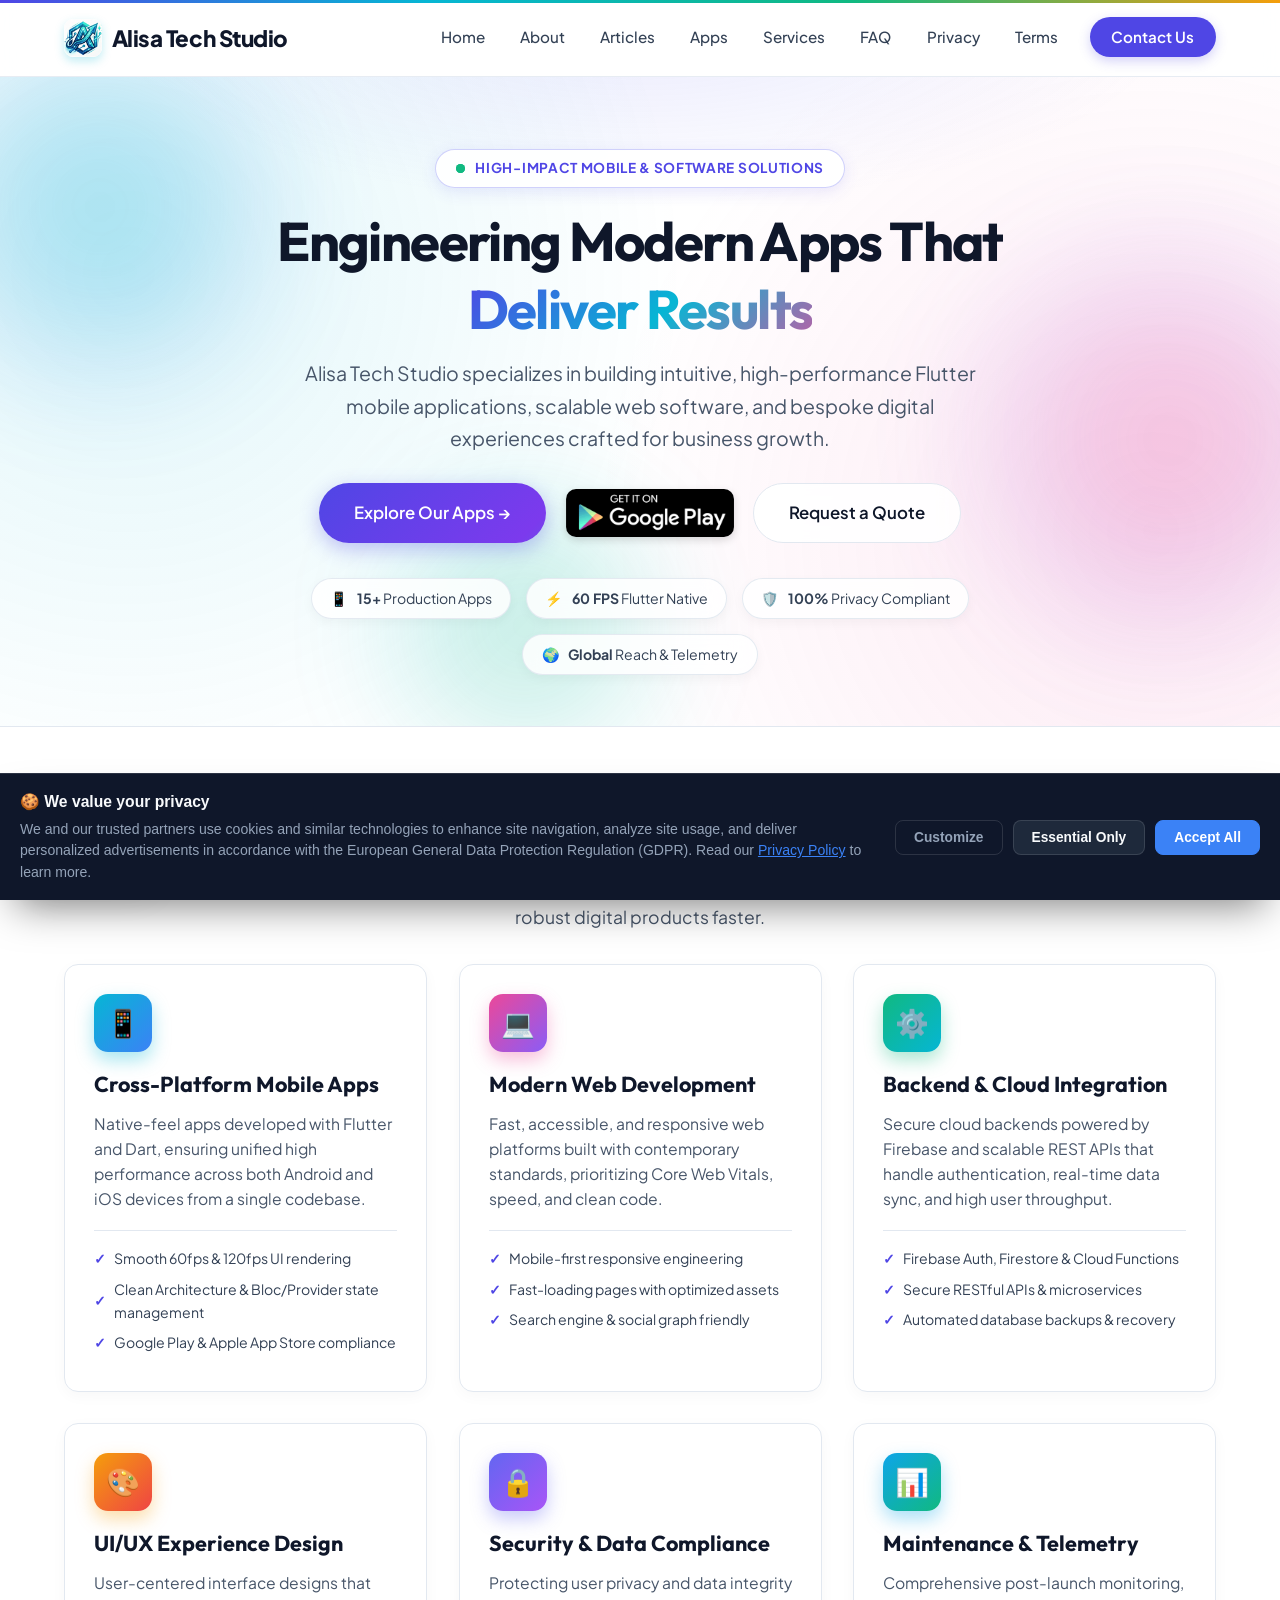
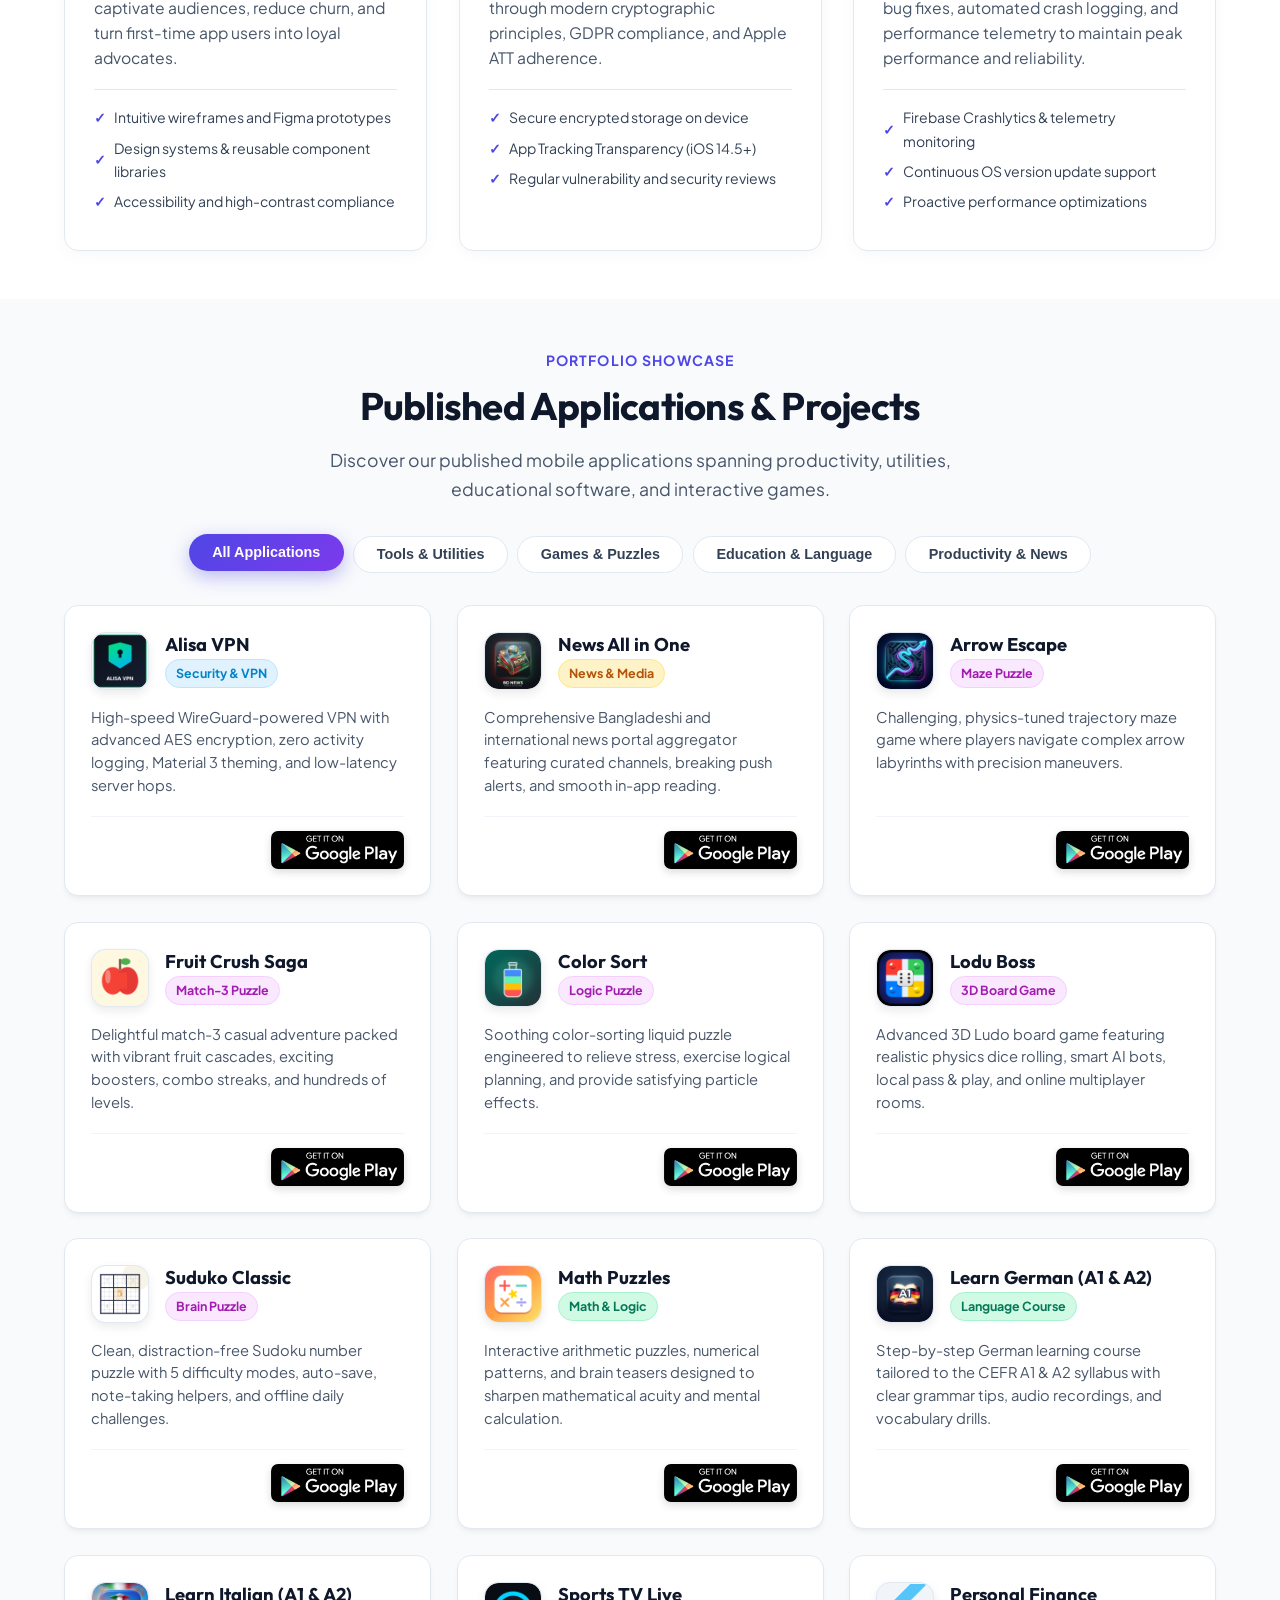
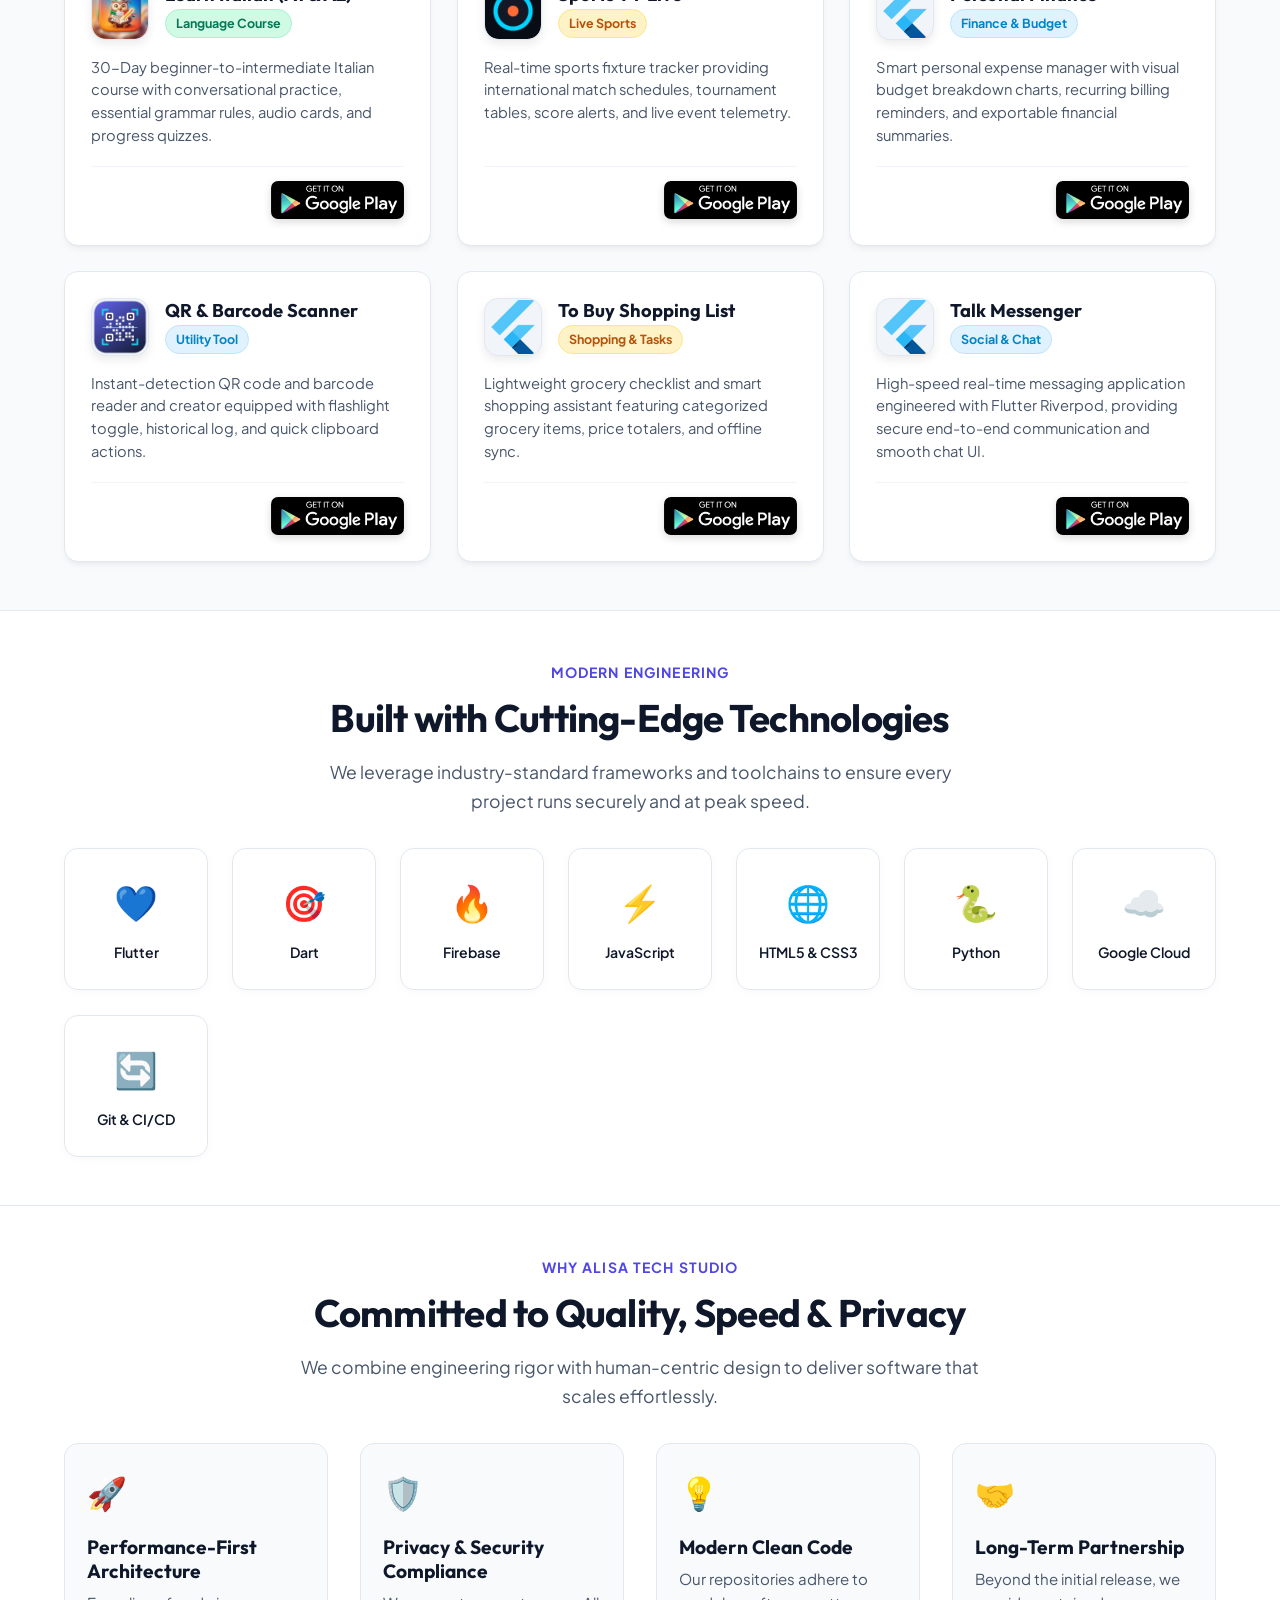
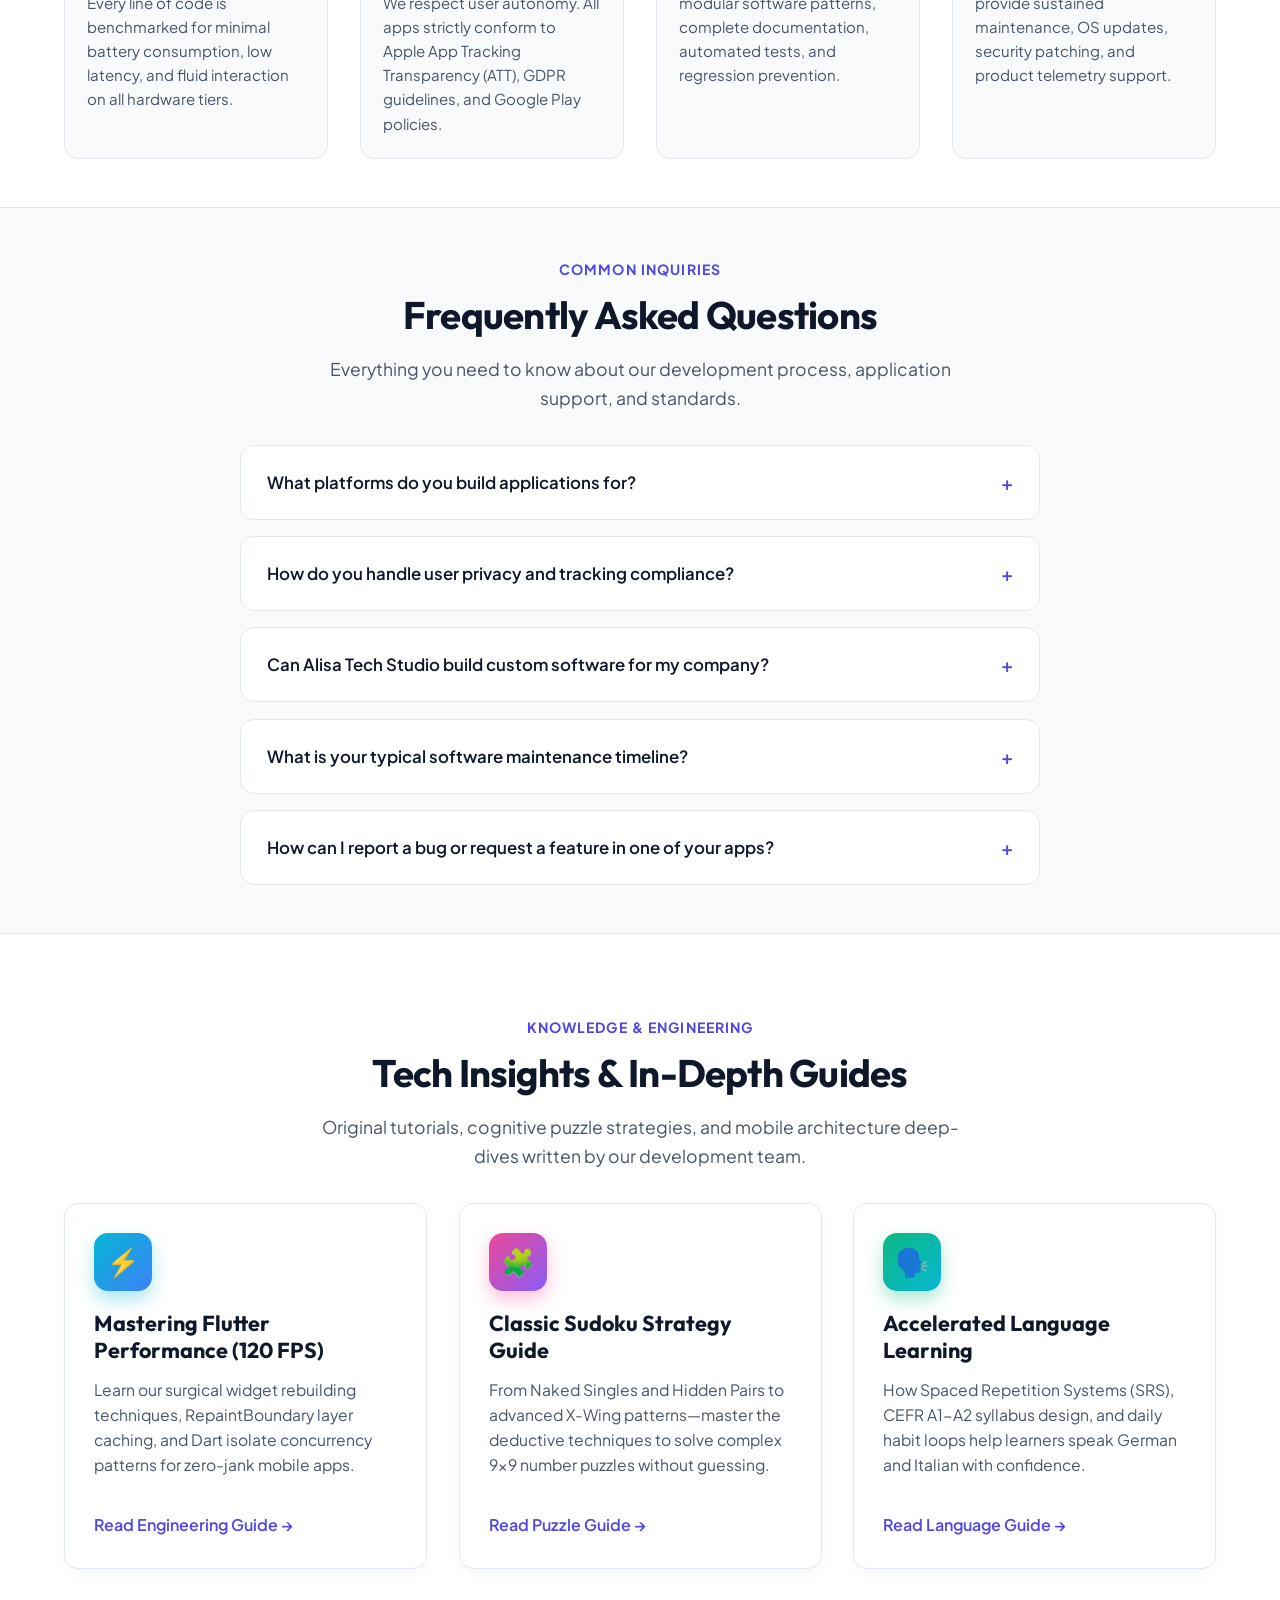
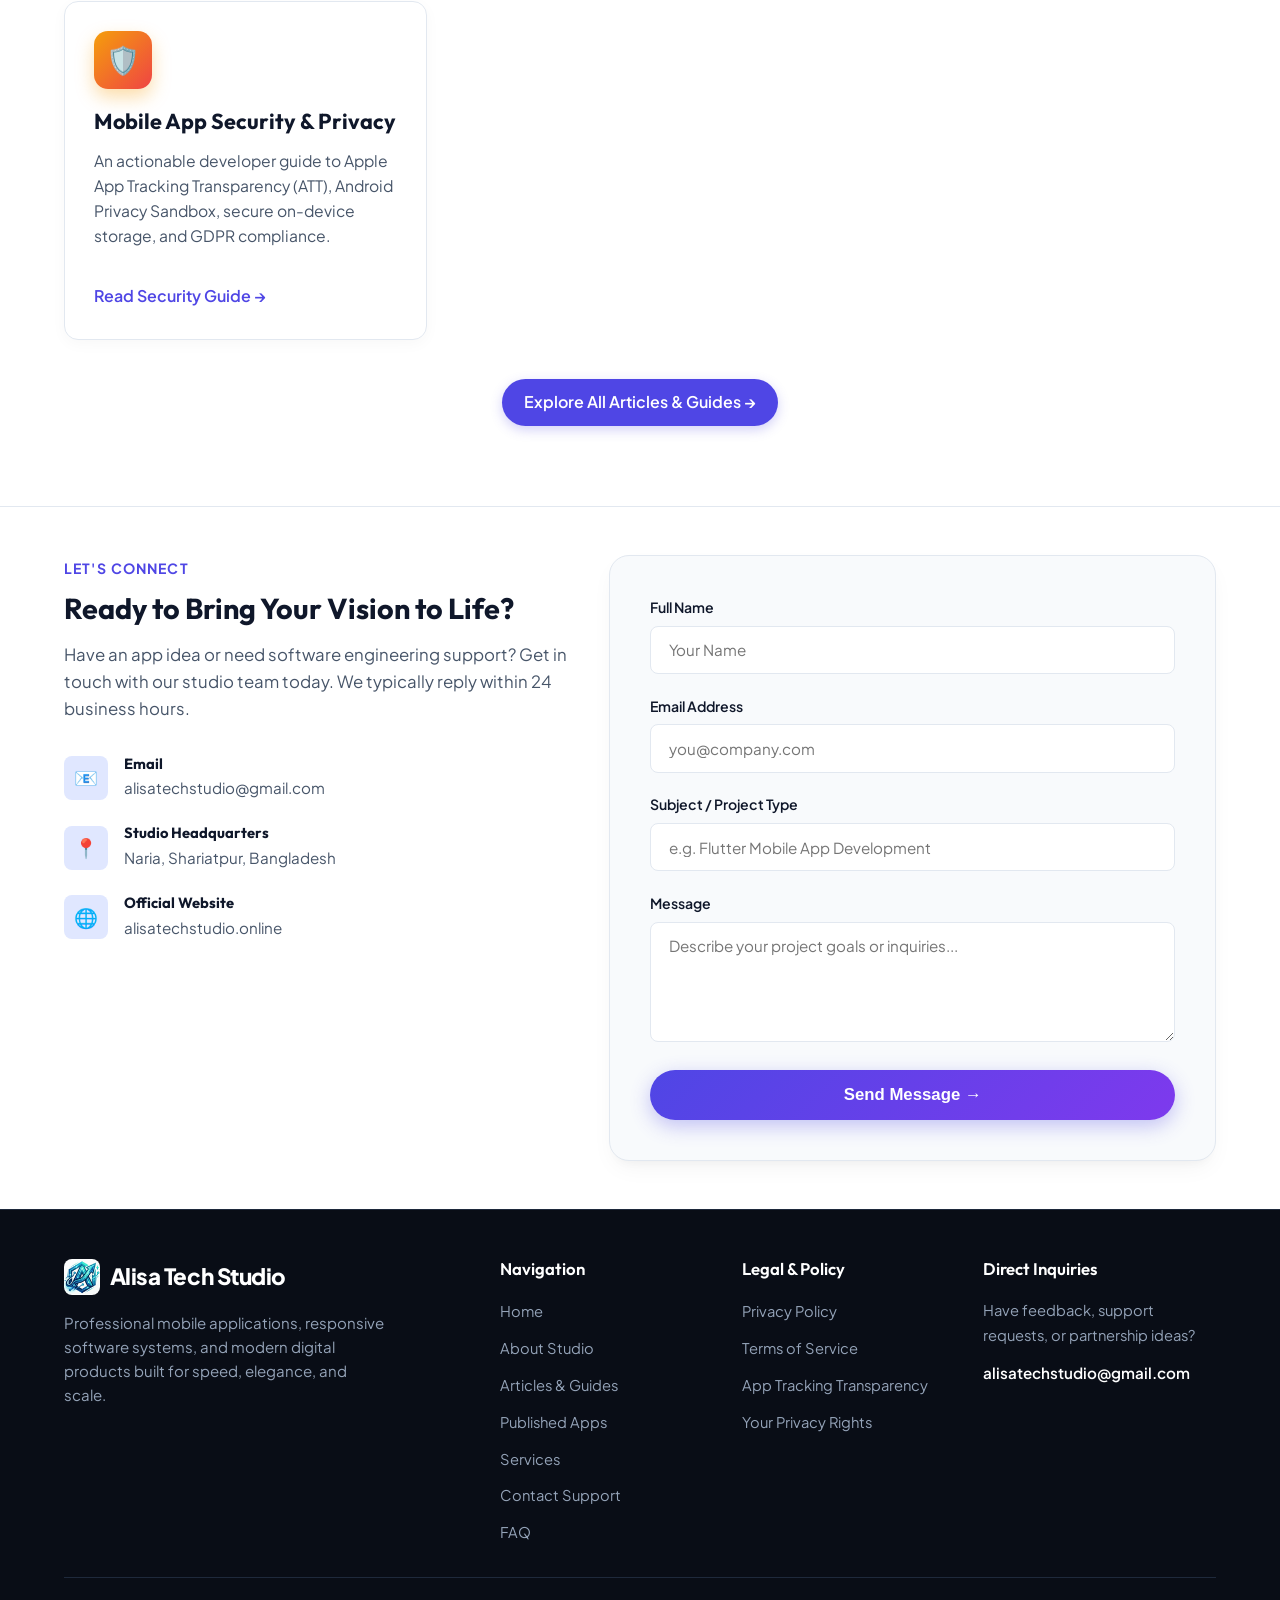
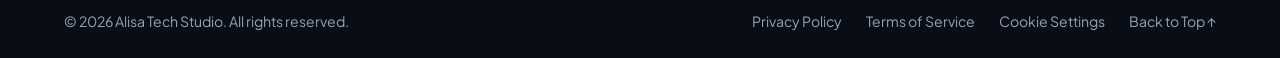
==== index.html @ e1cb628a "fix(consent): unify GDPR cookie consent banner across all pages and remove legacy inline banner" ====
<!DOCTYPE html>
<html lang="en">

<head>
    <meta charset="UTF-8">
    <meta name="viewport" content="width=device-width, initial-scale=1.0">
    <meta name="google-adsense-account" content="ca-pub-2862340185854650">
    <!-- Primary SEO Meta Tags -->
    <title>Alisa Tech Studio - High Performance Mobile Apps &amp; Software Development</title>
    <meta name="title" content="Alisa Tech Studio - High Performance Mobile Apps &amp; Software Development">
    <meta name="description"
        content="Alisa Tech Studio builds innovative, high-performance Flutter mobile applications, modern web software, and custom digital experiences. Discover our Android &amp; iOS apps.">
    <meta name="keywords"
        content="Alisa Tech Studio, Alisa Tech, mobile apps, Flutter developer, Android app development, iOS apps, custom software, mobile game development, cross-platform apps">
    <meta name="author" content="Alisa Tech Studio">
    <meta name="robots" content="index, follow, max-snippet:-1, max-image-preview:large, max-video-preview:-1">
    <link rel="canonical" href="https://alisatechstudio.online/">

    <!-- Google Site Verification (Paste verification token when claiming Google Search Console) -->
    <!-- <meta name="google-site-verification" content="YOUR_GOOGLE_SEARCH_CONSOLE_CODE" /> -->

    <!-- Favicon & Site Icons (Optimized for Google Search & modern devices) -->
    <link rel="icon" href="/favicon.ico" sizes="48x48">
    <link rel="icon" type="image/png" sizes="48x48" href="/favicon-48x48.png">
    <link rel="icon" type="image/png" sizes="192x192" href="/assets/icons/site-icon-192.png">
    <link rel="icon" type="image/png" sizes="32x32" href="/favicon-32x32.png">
    <link rel="icon" type="image/png" sizes="16x16" href="/favicon-16x16.png">
    <link rel="apple-touch-icon" sizes="180x180" href="/apple-touch-icon.png">
    <link rel="shortcut icon" href="/favicon.ico">
    <link rel="manifest" href="/site.webmanifest">

    <!-- Open Graph / Facebook / WhatsApp -->
    <meta property="og:type" content="website">
    <meta property="og:url" content="https://alisatechstudio.online/">
    <meta property="og:title" content="Alisa Tech Studio - High Performance Mobile Apps &amp; Software Development">
    <meta property="og:description"
        content="Alisa Tech Studio builds innovative, high-performance Flutter mobile applications, modern web software, and custom digital experiences.">
    <meta property="og:site_name" content="Alisa Tech Studio">
    <meta property="og:image" content="https://alisatechstudio.online/assets/icons/alisa-brand-logo.png">

    <!-- Twitter Card -->
    <meta name="twitter:card" content="summary_large_image">
    <meta name="twitter:url" content="https://alisatechstudio.online/">
    <meta name="twitter:title" content="Alisa Tech Studio - High Performance Mobile Apps &amp; Software Development">
    <meta name="twitter:description"
        content="Alisa Tech Studio builds innovative, high-performance Flutter mobile applications, modern web software, and custom digital experiences.">
    <meta name="twitter:image" content="https://alisatechstudio.online/assets/icons/alisa-brand-logo.png">

    <!-- Structured Data (JSON-LD) for Google Rich Results & Knowledge Graph -->
    <script type="application/ld+json">
    {
      "@context": "https://schema.org",
      "@graph": [
        {
          "@type": "Organization",
          "@id": "https://alisatechstudio.online/#organization",
          "name": "Alisa Tech Studio",
          "alternateName": "AlisaTechStudio",
          "url": "https://alisatechstudio.online/",
          "logo": "https://alisatechstudio.online/assets/icons/alisa-brand-logo.png",
          "email": "alisatechstudio@gmail.com",
          "description": "Alisa Tech Studio specializes in building intuitive, high-performance Flutter mobile applications, modern web software, and custom digital experiences.",
          "sameAs": [
            "https://play.google.com/store/apps/developer?id=Alisa+Tech+Studio",
            "https://github.com/alisatechstudio"
          ]
        },
        {
          "@type": "WebSite",
          "@id": "https://alisatechstudio.online/#website",
          "url": "https://alisatechstudio.online/",
          "name": "Alisa Tech Studio",
          "publisher": {
            "@id": "https://alisatechstudio.online/#organization"
          }
        },
        {
          "@type": "FAQPage",
          "@id": "https://alisatechstudio.online/#faq",
          "mainEntity": [
            {
              "@type": "Question",
              "name": "What platforms do you build applications for?",
              "acceptedAnswer": {
                "@type": "Answer",
                "text": "We specialize in cross-platform development with Flutter, delivering native applications for iOS (App Store), Android (Google Play Store), and modern responsive web browsers from a single, battle-tested codebase."
              }
            },
            {
              "@type": "Question",
              "name": "How do you handle user privacy and tracking compliance?",
              "acceptedAnswer": {
                "@type": "Answer",
                "text": "We treat user privacy as a fundamental right. On iOS, we fully implement the App Tracking Transparency (ATT) permission system before accessing advertising identifiers. On Android, we support Advertising ID reset options."
              }
            },
            {
              "@type": "Question",
              "name": "Can Alisa Tech Studio build custom software for my company?",
              "acceptedAnswer": {
                "@type": "Answer",
                "text": "Yes! In addition to our published consumer applications, we collaborate with startups and established enterprises to develop tailored software, API integrations, and mobile solutions."
              }
            },
            {
              "@type": "Question",
              "name": "What is your typical software maintenance timeline?",
              "acceptedAnswer": {
                "@type": "Answer",
                "text": "We provide continuous monitoring through telemetry tools such as Firebase Crashlytics. We routinely update our software whenever Apple or Google releases new major mobile OS versions to guarantee compatibility and security."
              }
            },
            {
              "@type": "Question",
              "name": "How can I report a bug or request a feature in one of your apps?",
              "acceptedAnswer": {
                "@type": "Answer",
                "text": "You can email our support desk directly at alisatechstudio@gmail.com. We inspect all incoming user feedback and telemetry reports."
              }
            }
          ]
        }
      ]
    }
    </script>

    <!-- Google Fonts (Preconnected & loaded with display=optional to completely eliminate CLS / font swap shifts) -->
    <link rel="preconnect" href="https://fonts.googleapis.com">
    <link rel="preconnect" href="https://fonts.gstatic.com" crossorigin>
    <link rel="stylesheet" href="https://fonts.googleapis.com/css2?family=Outfit:wght@400;500;600;700;800&family=Plus+Jakarta+Sans:wght@400;500;600;700&display=optional">

    <!-- Google AdSense (Lazy-loaded on user interaction for peak performance & 100 Best Practices) -->
    <script>
        (function() {
            var adsLoaded = false;
            function loadAdSense() {
                if (adsLoaded) return;
                adsLoaded = true;
                ['scroll', 'mousemove', 'touchstart', 'click', 'keydown'].forEach(function(e) {
                    window.removeEventListener(e, loadAdSense, { passive: true });
                });
                var script = document.createElement('script');
                script.async = true;
                script.src = 'https://pagead2.googlesyndication.com/pagead/js/adsbygoogle.js?client=ca-pub-2862340185854650';
                script.crossOrigin = 'anonymous';
                document.head.appendChild(script);
            }
            ['scroll', 'mousemove', 'touchstart', 'click', 'keydown'].forEach(function(e) {
                window.addEventListener(e, loadAdSense, { passive: true, once: true });
            });
            window.addEventListener('load', function() {
                setTimeout(loadAdSense, 6000);
            });
        })();
    </script>

    <!-- Google Consent Mode v2 & GDPR Consent Manager -->
    <script>
        window.GDPR_CONSENT_CONFIG = {
            privacyUrl: 'privacy_policy.html',
            gaMeasurementId: 'G-4DVT6RT8QP'
        };
    </script>
    <script src="js/gdpr-consent.js"></script>
    <script>
        gtag('js', new Date());
        gtag('config', 'G-4DVT6RT8QP');

        // Defer gtag.js execution until main thread is idle to eliminate 280ms TBT and forced reflow on mobile
        window.addEventListener('load', function() {
            var gtagScript = document.createElement('script');
            gtagScript.async = true;
            gtagScript.src = 'https://www.googletagmanager.com/gtag/js?id=G-4DVT6RT8QP';
            document.head.appendChild(gtagScript);
        });
    </script>

    <!-- Microsoft Clarity (Deferred & Consent V2 Integrated) -->
    <script type="text/javascript">
        (function(c,l,a,r,i,t,y){
            c[a]=c[a]||function(){(c[a].q=c[a].q||[]).push(arguments)};
            var currentConsent = localStorage.getItem('ats_cookie_consent') === 'accepted' ? 'granted' : 'denied';
            c[a]('consentv2', {
                ad_Storage: currentConsent,
                analytics_Storage: currentConsent
            });
            c[a]('consent', currentConsent === 'granted');
            function loadClarity() {
                if (c[a].__loaded) return;
                c[a].__loaded = true;
                t=l.createElement(r);t.async=1;t.src="https://www.clarity.ms/tag/"+i;
                y=l.getElementsByTagName(r)[0];y.parentNode.insertBefore(t,y);
            }
            if (document.readyState === 'complete') {
                loadClarity();
            } else {
                window.addEventListener('load', loadClarity);
            }
        })(window, document, "clarity", "script", "yv2r38db10");
    </script>

    <style>
        :root {
            --primary: #4f46e5;
            --primary-hover: #4338ca;
            --primary-light: #e0e7ff;
            --secondary: #7c3aed;
            --accent-cyan: #06b6d4;
            --accent-teal: #0d9488;
            --accent-pink: #ec4899;
            --accent-purple: #a855f7;
            --accent-amber: #f59e0b;
            --accent-emerald: #10b981;
            --accent-blue: #3b82f6;
            --dark: #0f172a;
            --dark-muted: #334155;
            --body-text: #475569;
            --bg-light: #f8fafc;
            --bg-white: #ffffff;
            --card-border: #e2e8f0;
            --radius-sm: 8px;
            --radius-md: 14px;
            --radius-lg: 20px;
            --radius-full: 9999px;
            --shadow-subtle: 0 4px 6px -1px rgba(0, 0, 0, 0.05), 0 2px 4px -2px rgba(0, 0, 0, 0.05);
            --shadow-card: 0 10px 25px -5px rgba(0, 0, 0, 0.05), 0 8px 10px -6px rgba(0, 0, 0, 0.03);
            --shadow-hover: 0 20px 35px -10px rgba(79, 70, 229, 0.22);
        }

        * {
            margin: 0;
            padding: 0;
            box-sizing: border-box;
        }

        html {
            scroll-behavior: smooth;
        }

        body {
            font-family: 'Plus Jakarta Sans', -apple-system, BlinkMacSystemFont, 'Segoe UI', Roboto, sans-serif;
            line-height: 1.65;
            color: var(--body-text);
            background-color: var(--bg-light);
            -webkit-font-smoothing: antialiased;
        }

        h1,
        h2,
        h3,
        h4,
        .brand-font {
            font-family: 'Outfit', sans-serif;
            color: var(--dark);
            font-weight: 700;
            line-height: 1.25;
        }

        a {
            color: var(--primary);
            text-decoration: none;
            transition: all 0.25s ease;
        }

        .container {
            max-width: 1200px;
            margin: 0 auto;
            padding: 0 1.5rem;
        }

        /* --- Header & Navigation --- */
        header.site-header {
            position: sticky;
            top: 0;
            z-index: 1000;
            background: rgba(255, 255, 255, 0.88);
            backdrop-filter: blur(14px);
            -webkit-backdrop-filter: blur(14px);
            border-bottom: 1px solid rgba(226, 232, 240, 0.8);
            transition: all 0.3s ease;
        }

        .nav-wrapper {
            display: flex;
            justify-content: space-between;
            align-items: center;
            height: 76px;
        }

        .logo {
            display: flex;
            align-items: center;
            gap: 0.6rem;
            font-size: 1.4rem;
            font-weight: 800;
            color: var(--dark);
            letter-spacing: -0.02em;
        }

        .logo-icon {
            display: inline-flex;
            align-items: center;
            justify-content: center;
            width: 38px;
            height: 38px;
            background: linear-gradient(135deg, var(--primary), var(--secondary));
            color: white;
            border-radius: var(--radius-sm);
            font-size: 1.2rem;
            box-shadow: 0 4px 10px rgba(79, 70, 229, 0.3);
        }

        .nav-links {
            display: flex;
            align-items: center;
            list-style: none;
            gap: 1.8rem;
        }

        .nav-links a {
            font-size: 0.95rem;
            font-weight: 500;
            color: var(--dark-muted);
            padding: 0.4rem 0.2rem;
            position: relative;
        }

        .nav-links a:hover,
        .nav-links a.active {
            color: var(--primary);
        }

        .nav-links a::after {
            content: '';
            position: absolute;
            bottom: 0;
            left: 0;
            width: 0;
            height: 2px;
            background: var(--primary);
            transition: width 0.25s ease;
        }

        .nav-links a:hover::after {
            width: 100%;
        }

        .nav-btn {
            background: var(--primary);
            color: white !important;
            padding: 0.65rem 1.35rem !important;
            border-radius: var(--radius-full);
            font-weight: 600 !important;
            box-shadow: 0 4px 12px rgba(79, 70, 229, 0.25);
        }

        .nav-btn:hover {
            background: var(--primary-hover) !important;
            transform: translateY(-2px);
            box-shadow: 0 6px 16px rgba(79, 70, 229, 0.35);
        }

        .nav-btn::after {
            display: none !important;
        }

        .menu-toggle {
            display: none;
            background: none;
            border: none;
            font-size: 1.6rem;
            color: var(--dark);
            cursor: pointer;
        }

        /* --- Hero Section & Animated Glow Atmosphere --- */
        .hero {
            position: relative;
            padding: 4.5rem 0 3.2rem;
            background:
                radial-gradient(ellipse 70% 50% at 50% -10%, rgba(99, 102, 241, 0.14), transparent 60%),
                radial-gradient(circle at 10% 30%, rgba(6, 182, 212, 0.12), transparent 45%),
                radial-gradient(circle at 90% 70%, rgba(236, 72, 153, 0.12), transparent 45%),
                var(--bg-white);
            border-bottom: 1px solid var(--card-border);
            overflow: hidden;
        }

        /* Floating Ambient Glow Orbs */
        .hero-orb {
            position: absolute;
            border-radius: 50%;
            filter: blur(55px);
            pointer-events: none;
            z-index: 0;
            opacity: 0.55;
            will-change: transform;
        }

        .hero-orb-1 {
            width: 360px;
            height: 360px;
            background: radial-gradient(circle, rgba(6, 182, 212, 0.6) 0%, rgba(59, 130, 246, 0.2) 70%, transparent 100%);
            top: -50px;
            left: -80px;
            animation: floatOrb1 13s ease-in-out infinite alternate;
        }

        .hero-orb-2 {
            width: 400px;
            height: 400px;
            background: radial-gradient(circle, rgba(236, 72, 153, 0.55) 0%, rgba(139, 92, 246, 0.2) 70%, transparent 100%);
            top: 25%;
            right: -90px;
            animation: floatOrb2 15s ease-in-out infinite alternate;
        }

        .hero-orb-3 {
            width: 280px;
            height: 280px;
            background: radial-gradient(circle, rgba(16, 185, 129, 0.5) 0%, rgba(6, 182, 212, 0.2) 70%, transparent 100%);
            bottom: -40px;
            left: 30%;
            animation: floatOrb3 11s ease-in-out infinite alternate;
        }

        @keyframes floatOrb1 {
            0% { transform: translate(0, 0) scale(1); }
            100% { transform: translate(65px, 45px) scale(1.15); }
        }

        @keyframes floatOrb2 {
            0% { transform: translate(0, 0) scale(1); }
            100% { transform: translate(-55px, -45px) scale(1.12); }
        }

        @keyframes floatOrb3 {
            0% { transform: translate(0, 0) scale(1); }
            100% { transform: translate(-35px, 35px) scale(0.92); }
        }

        .hero-content {
            max-width: 860px;
            margin: 0 auto;
            text-align: center;
            position: relative;
            z-index: 1;
        }

        .pill-badge {
            display: inline-flex;
            align-items: center;
            gap: 0.65rem;
            padding: 0.45rem 1.25rem;
            background: rgba(255, 255, 255, 0.9);
            border: 1px solid rgba(99, 102, 241, 0.3);
            color: var(--primary);
            border-radius: var(--radius-full);
            font-size: 0.85rem;
            font-weight: 700;
            text-transform: uppercase;
            letter-spacing: 0.05em;
            margin-bottom: 1.2rem;
            box-shadow: 0 4px 16px rgba(79, 70, 229, 0.12);
            backdrop-filter: blur(12px);
            -webkit-backdrop-filter: blur(12px);
            transition: transform 0.25s ease, box-shadow 0.25s ease;
        }

        .pill-badge:hover {
            transform: translateY(-2px);
            box-shadow: 0 6px 20px rgba(79, 70, 229, 0.22);
        }

        .pulse-dot {
            width: 9px;
            height: 9px;
            background: #10b981;
            border-radius: 50%;
            display: inline-block;
            position: relative;
        }

        .pulse-dot::after {
            content: '';
            position: absolute;
            inset: 0;
            border-radius: 50%;
            background: #10b981;
            animation: pulsePing 2s cubic-bezier(0, 0, 0.2, 1) infinite;
            will-change: transform, opacity;
        }

        @keyframes pulsePing {
            0% { transform: scale(1); opacity: 0.85; }
            70% { transform: scale(2.8); opacity: 0; }
            100% { transform: scale(2.8); opacity: 0; }
        }

        .hero h1 {
            font-size: 3.4rem;
            letter-spacing: -0.03em;
            margin-bottom: 0.9rem;
            color: var(--dark);
        }

        .shimmer-text {
            background: linear-gradient(135deg, #4f46e5 0%, #06b6d4 25%, #ec4899 50%, #8b5cf6 75%, #4f46e5 100%);
            background-size: 250% auto;
            -webkit-background-clip: text;
            background-clip: text;
            -webkit-text-fill-color: transparent;
            animation: textShimmer 6s linear infinite;
        }

        @keyframes textShimmer {
            0% { background-position: 0% center; }
            100% { background-position: 250% center; }
        }

        .hero p {
            font-size: 1.22rem;
            color: var(--body-text);
            margin-bottom: 1.8rem;
            max-width: 700px;
            margin-left: auto;
            margin-right: auto;
        }

        .hero-actions {
            display: flex;
            justify-content: center;
            gap: 1.2rem;
            margin-bottom: 2.2rem;
            flex-wrap: wrap;
        }

        .btn-primary {
            background: linear-gradient(135deg, #4f46e5 0%, #7c3aed 50%, #06b6d4 100%);
            background-size: 200% 100%;
            color: white;
            padding: 0.95rem 2.2rem;
            border-radius: var(--radius-full);
            font-weight: 600;
            font-size: 1.05rem;
            box-shadow: 0 6px 20px rgba(79, 70, 229, 0.32);
            border: none;
            cursor: pointer;
            display: inline-flex;
            align-items: center;
            gap: 0.5rem;
            position: relative;
            overflow: hidden;
            transition: all 0.35s ease;
        }

        .btn-primary::after {
            content: '';
            position: absolute;
            top: -50%;
            left: -60%;
            width: 40%;
            height: 200%;
            background: rgba(255, 255, 255, 0.28);
            transform: rotate(30deg);
            transition: none;
        }

        .btn-primary:hover::after {
            left: 120%;
            transition: left 0.75s ease-in-out;
        }

        .btn-primary:hover {
            transform: translateY(-3px) scale(1.02);
            box-shadow: 0 12px 28px rgba(79, 70, 229, 0.45);
            background-position: 100% 0;
            color: white;
        }

        .btn-secondary {
            background: rgba(255, 255, 255, 0.9);
            backdrop-filter: blur(10px);
            -webkit-backdrop-filter: blur(10px);
            color: var(--dark);
            border: 1px solid var(--card-border);
            padding: 0.95rem 2.2rem;
            border-radius: var(--radius-full);
            font-weight: 600;
            font-size: 1.05rem;
            cursor: pointer;
            display: inline-flex;
            align-items: center;
            gap: 0.5rem;
            transition: all 0.3s ease;
        }

        .btn-secondary:hover {
            background: var(--bg-white);
            border-color: var(--primary);
            color: var(--primary);
            transform: translateY(-3px);
            box-shadow: 0 8px 20px rgba(79, 70, 229, 0.15);
        }

        /* Hero Feature Ribbon */
        .hero-stats-ribbon {
            display: flex;
            justify-content: center;
            gap: 0.9rem;
            flex-wrap: wrap;
            margin-top: 1rem;
            position: relative;
            z-index: 1;
        }

        .hero-stat-pill {
            display: inline-flex;
            align-items: center;
            gap: 0.55rem;
            padding: 0.5rem 1.15rem;
            background: rgba(255, 255, 255, 0.85);
            backdrop-filter: blur(12px);
            -webkit-backdrop-filter: blur(12px);
            border: 1px solid rgba(226, 232, 240, 0.9);
            border-radius: var(--radius-full);
            font-size: 0.88rem;
            color: var(--dark-muted);
            box-shadow: 0 4px 12px rgba(0, 0, 0, 0.04);
            transition: all 0.3s cubic-bezier(0.34, 1.56, 0.64, 1);
            animation: floatBadge 4s ease-in-out infinite alternate;
        }

        .hero-stat-pill:nth-child(1) { animation-delay: 0s; }
        .hero-stat-pill:nth-child(2) { animation-delay: 0.8s; }
        .hero-stat-pill:nth-child(3) { animation-delay: 1.6s; }
        .hero-stat-pill:nth-child(4) { animation-delay: 2.4s; }

        .hero-stat-pill:hover {
            transform: translateY(-4px) scale(1.05);
            border-color: var(--primary);
            box-shadow: 0 8px 20px rgba(79, 70, 229, 0.18);
            color: var(--primary);
        }

        @keyframes floatBadge {
            0% { transform: translateY(0); }
            100% { transform: translateY(-5px); }
        }



        /* --- Section Titles --- */
        .section-header {
            text-align: center;
            max-width: 680px;
            margin: 0 auto 2rem;
        }

        .section-tag {
            display: inline-block;
            color: var(--primary);
            font-size: 0.88rem;
            font-weight: 700;
            text-transform: uppercase;
            letter-spacing: 0.08em;
            margin-bottom: 0.6rem;
        }

        .section-title {
            font-size: 2.4rem;
            color: var(--dark);
            margin-bottom: 1rem;
            letter-spacing: -0.02em;
        }

        .section-desc {
            font-size: 1.1rem;
            color: var(--body-text);
        }

        /* --- Services Section --- */
        .services-section {
            padding: 3rem 0;
            background: var(--bg-white);
        }

        .services-grid {
            display: grid;
            grid-template-columns: repeat(auto-fit, minmax(340px, 1fr));
            gap: 2rem;
        }

        .service-card {
            background: var(--bg-white);
            border: 1px solid var(--card-border);
            border-radius: var(--radius-md);
            padding: 1.8rem;
            transition: all 0.35s cubic-bezier(0.16, 1, 0.3, 1);
            position: relative;
            overflow: hidden;
            box-shadow: 0 4px 15px rgba(0, 0, 0, 0.03);
        }

        .service-card::before {
            content: '';
            position: absolute;
            top: 0;
            left: 0;
            right: 0;
            height: 3px;
            background: linear-gradient(90deg, #4f46e5, #06b6d4, #ec4899);
            opacity: 0;
            transform: scaleX(0);
            transform-origin: left;
            transition: all 0.35s ease;
        }

        .service-card:hover::before {
            opacity: 1;
            transform: scaleX(1);
        }

        .service-card:hover {
            transform: translateY(-8px) scale(1.015);
            background: var(--bg-white);
            box-shadow: 0 20px 35px -10px rgba(79, 70, 229, 0.18), 0 0 15px rgba(6, 182, 212, 0.1);
            border-color: rgba(99, 102, 241, 0.3);
        }

        .service-card:hover .service-icon-box {
            transform: scale(1.1) rotate(4deg);
        }

        .service-icon-box {
            width: 58px;
            height: 58px;
            border-radius: var(--radius-md);
            display: flex;
            align-items: center;
            justify-content: center;
            font-size: 1.7rem;
            margin-bottom: 1.2rem;
            transition: transform 0.35s cubic-bezier(0.34, 1.56, 0.64, 1);
        }

        .service-card:nth-child(1) .service-icon-box { background: linear-gradient(135deg, #06b6d4, #3b82f6); color: white; box-shadow: 0 8px 18px rgba(6, 182, 212, 0.35); }
        .service-card:nth-child(2) .service-icon-box { background: linear-gradient(135deg, #ec4899, #8b5cf6); color: white; box-shadow: 0 8px 18px rgba(236, 72, 153, 0.35); }
        .service-card:nth-child(3) .service-icon-box { background: linear-gradient(135deg, #10b981, #06b6d4); color: white; box-shadow: 0 8px 18px rgba(16, 185, 129, 0.35); }
        .service-card:nth-child(4) .service-icon-box { background: linear-gradient(135deg, #f59e0b, #ef4444); color: white; box-shadow: 0 8px 18px rgba(245, 158, 11, 0.35); }
        .service-card:nth-child(5) .service-icon-box { background: linear-gradient(135deg, #6366f1, #a855f7); color: white; box-shadow: 0 8px 18px rgba(99, 102, 241, 0.35); }
        .service-card:nth-child(6) .service-icon-box { background: linear-gradient(135deg, #0ea5e9, #10b981); color: white; box-shadow: 0 8px 18px rgba(14, 165, 233, 0.35); }

        .service-card h3 {
            font-size: 1.35rem;
            margin-bottom: 0.8rem;
            color: var(--dark);
        }

        .service-card p {
            color: var(--body-text);
            font-size: 0.98rem;
            line-height: 1.6;
            margin-bottom: 1.2rem;
        }

        .service-features {
            list-style: none;
            margin-top: 1rem;
            border-top: 1px solid #e2e8f0;
            padding-top: 1rem;
        }

        .service-features li {
            font-size: 0.88rem;
            color: var(--dark-muted);
            margin-bottom: 0.45rem;
            display: flex;
            align-items: center;
            gap: 0.5rem;
        }

        .service-features li::before {
            content: '✓';
            color: var(--primary);
            font-weight: bold;
        }

        /* --- Flutter Apps Showcase --- */
        .apps-section {
            padding: 3rem 0;
            background: var(--bg-light);
        }

        .filter-tabs {
            display: flex;
            justify-content: center;
            gap: 0.6rem;
            margin-bottom: 2rem;
            flex-wrap: wrap;
        }

        .filter-btn {
            background: var(--bg-white);
            border: 1px solid var(--card-border);
            padding: 0.6rem 1.4rem;
            border-radius: var(--radius-full);
            font-size: 0.9rem;
            font-weight: 600;
            color: var(--dark-muted);
            cursor: pointer;
            transition: all 0.3s cubic-bezier(0.16, 1, 0.3, 1);
        }

        .filter-btn:hover {
            border-color: var(--primary);
            color: var(--primary);
            transform: translateY(-2px);
            box-shadow: 0 4px 12px rgba(79, 70, 229, 0.15);
        }

        .filter-btn.active {
            background: linear-gradient(135deg, #4f46e5 0%, #7c3aed 100%);
            color: white;
            border-color: transparent;
            box-shadow: 0 6px 18px rgba(79, 70, 229, 0.35);
            transform: translateY(-2px);
        }

        .apps-grid {
            display: grid;
            grid-template-columns: repeat(auto-fill, minmax(270px, 1fr));
            gap: 1.6rem;
        }

        .app-card {
            background: var(--bg-white);
            border: 1px solid var(--card-border);
            border-radius: var(--radius-md);
            padding: 1.6rem;
            transition: all 0.35s cubic-bezier(0.16, 1, 0.3, 1);
            display: flex;
            flex-direction: column;
            box-shadow: var(--shadow-subtle);
            position: relative;
            overflow: hidden;
        }

        .app-card::before {
            content: '';
            position: absolute;
            top: 0;
            left: 0;
            right: 0;
            height: 3px;
            background: linear-gradient(90deg, #4f46e5, #06b6d4, #ec4899);
            opacity: 0;
            transform: scaleX(0);
            transform-origin: left;
            transition: all 0.35s ease;
        }

        .app-card:hover::before {
            opacity: 1;
            transform: scaleX(1);
        }

        .app-card:hover {
            transform: translateY(-8px) scale(1.015);
            box-shadow: 0 20px 35px -10px rgba(79, 70, 229, 0.2), 0 0 15px rgba(6, 182, 212, 0.1);
            border-color: rgba(99, 102, 241, 0.3);
        }

        .app-card:hover .app-icon img {
            transform: scale(1.08) rotate(3deg);
        }

        .app-top {
            display: flex;
            align-items: center;
            gap: 1rem;
            margin-bottom: 1rem;
        }

        .app-icon {
            width: 58px;
            height: 58px;
            border-radius: 14px;
            background: #f1f5f9;
            display: flex;
            align-items: center;
            justify-content: center;
            flex-shrink: 0;
            overflow: hidden;
            box-shadow: 0 4px 10px rgba(0, 0, 0, 0.08);
            border: 1px solid var(--card-border);
            transition: box-shadow 0.3s ease;
        }

        .app-card:hover .app-icon {
            box-shadow: 0 8px 18px rgba(79, 70, 229, 0.25);
        }

        .app-icon img {
            width: 100%;
            height: 100%;
            object-fit: cover;
            border-radius: 14px;
            display: block;
            transition: transform 0.35s cubic-bezier(0.34, 1.56, 0.64, 1);
        }

        .app-meta h3 {
            font-size: 1.15rem;
            color: var(--dark);
            margin-bottom: 0.2rem;
        }

        .app-category {
            font-size: 0.78rem;
            font-weight: 700;
            padding: 0.2rem 0.65rem;
            border-radius: var(--radius-full);
            display: inline-block;
            transition: all 0.25s ease;
        }

        /* Category Color Accents */
        .app-card[data-category="tools"] .app-category {
            background: #e0f2fe;
            color: #0284c7;
            border: 1px solid #bae6fd;
        }

        .app-card[data-category="games"] .app-category {
            background: #fae8ff;
            color: #a21caf;
            border: 1px solid #f5d0fe;
        }

        .app-card[data-category="education"] .app-category {
            background: #d1fae5;
            color: #047857;
            border: 1px solid #a7f3d0;
        }

        .app-card[data-category="productivity"] .app-category {
            background: #fef3c7;
            color: #b45309;
            border: 1px solid #fde68a;
        }

        .app-card p {
            font-size: 0.92rem;
            color: var(--body-text);
            line-height: 1.55;
            margin-bottom: 1.2rem;
            flex-grow: 1;
        }

        .app-footer {
            display: flex;
            align-items: center;
            justify-content: flex-end;
            border-top: 1px solid #f1f5f9;
            padding-top: 0.9rem;
            font-size: 0.85rem;
        }

        .app-btn {
            font-size: 0.82rem;
            font-weight: 600;
            color: var(--primary);
        }

        .app-btn:hover {
            color: var(--secondary);
        }

        .play-badge-link {
            display: inline-flex;
            align-items: center;
            justify-content: center;
            text-decoration: none;
            line-height: 0;
            min-height: 38px;
        }

        .play-badge {
            height: 38px;
            width: 133px;
            aspect-ratio: 462 / 132;
            border-radius: 7px;
            box-shadow: 0 3px 8px rgba(0, 0, 0, 0.15);
            transition: transform 0.2s ease, box-shadow 0.2s ease;
            vertical-align: middle;
            display: inline-block;
        }

        .play-badge-link:hover .play-badge {
            transform: translateY(-2px) scale(1.04);
            box-shadow: 0 8px 18px rgba(0, 0, 0, 0.28);
        }

        /* --- Tech Stack Section --- */
        .tech-section {
            padding: 3rem 0;
            background: var(--bg-white);
            border-top: 1px solid var(--card-border);
            border-bottom: 1px solid var(--card-border);
            position: relative;
        }

        .tech-grid {
            display: grid;
            grid-template-columns: repeat(auto-fit, minmax(130px, 1fr));
            gap: 1.5rem;
            text-align: center;
        }

        .tech-box {
            background: var(--bg-white);
            border: 1px solid var(--card-border);
            border-radius: var(--radius-md);
            padding: 1.5rem 1rem;
            transition: all 0.35s cubic-bezier(0.16, 1, 0.3, 1);
            animation: techBob 5s ease-in-out infinite alternate;
            position: relative;
            overflow: hidden;
            box-shadow: 0 2px 8px rgba(0, 0, 0, 0.03);
        }

        .tech-box:nth-child(1) { animation-delay: 0s; }
        .tech-box:nth-child(2) { animation-delay: 0.6s; }
        .tech-box:nth-child(3) { animation-delay: 1.2s; }
        .tech-box:nth-child(4) { animation-delay: 1.8s; }
        .tech-box:nth-child(5) { animation-delay: 2.4s; }
        .tech-box:nth-child(6) { animation-delay: 3s; }
        .tech-box:nth-child(7) { animation-delay: 3.6s; }
        .tech-box:nth-child(8) { animation-delay: 4.2s; }

        @keyframes techBob {
            0% { transform: translateY(0); }
            100% { transform: translateY(-5px); }
        }

        .tech-box:hover {
            transform: translateY(-8px) scale(1.05) !important;
            box-shadow: 0 14px 26px -6px rgba(79, 70, 229, 0.22);
            border-color: var(--primary);
        }

        .tech-box:hover .tech-icon {
            transform: scale(1.22) rotate(6deg);
        }

        .tech-box .tech-icon {
            font-size: 2.2rem;
            margin-bottom: 0.5rem;
            transition: transform 0.3s ease;
        }

        .tech-box span {
            font-size: 0.88rem;
            font-weight: 600;
            color: var(--dark);
        }

        /* --- Why Choose Us --- */
        .why-section {
            padding: 3rem 0;
            background: var(--bg-white);
        }

        .features-grid {
            display: grid;
            grid-template-columns: repeat(auto-fit, minmax(260px, 1fr));
            gap: 2rem;
        }

        .feature-item {
            text-align: left;
            padding: 1.4rem;
            background: var(--bg-light);
            border-radius: var(--radius-md);
            border: 1px solid var(--card-border);
        }

        .feature-icon {
            font-size: 2rem;
            margin-bottom: 1rem;
            display: inline-block;
        }

        .feature-item h3 {
            font-size: 1.2rem;
            margin-bottom: 0.5rem;
        }

        .feature-item p {
            font-size: 0.94rem;
            color: var(--body-text);
            line-height: 1.6;
        }

        /* --- FAQ Section --- */
        .faq-section {
            padding: 3rem 0;
            background: var(--bg-light);
            border-top: 1px solid var(--card-border);
        }

        .faq-list {
            max-width: 800px;
            margin: 0 auto;
            display: flex;
            flex-direction: column;
            gap: 1rem;
        }

        .faq-item {
            background: var(--bg-white);
            border: 1px solid var(--card-border);
            border-radius: var(--radius-md);
            overflow: hidden;
            transition: all 0.25s ease;
        }

        .faq-question {
            padding: 1.3rem 1.6rem;
            font-weight: 600;
            font-size: 1.05rem;
            color: var(--dark);
            cursor: pointer;
            display: flex;
            justify-content: space-between;
            align-items: center;
            user-select: none;
        }

        .faq-question:hover {
            color: var(--primary);
        }

        .faq-toggle {
            font-size: 1.2rem;
            transition: transform 0.3s ease;
            color: var(--primary);
        }

        .faq-answer {
            padding: 0 1.6rem 1.3rem;
            font-size: 0.96rem;
            color: var(--body-text);
            line-height: 1.65;
            display: none;
        }

        .faq-item.open .faq-answer {
            display: block;
        }

        .faq-item.open .faq-toggle {
            transform: rotate(45deg);
        }

        /* --- Contact Section --- */
        .contact-section {
            padding: 3rem 0;
            background: var(--bg-white);
        }

        .contact-grid {
            display: grid;
            grid-template-columns: 1fr 1.2fr;
            gap: 2.5rem;
            align-items: start;
        }

        .contact-info h3 {
            font-size: 1.8rem;
            margin-bottom: 1rem;
        }

        .contact-info p {
            font-size: 1.05rem;
            line-height: 1.6;
            margin-bottom: 2rem;
        }

        .contact-details {
            display: flex;
            flex-direction: column;
            gap: 1.4rem;
        }

        .contact-detail-item {
            display: flex;
            align-items: center;
            gap: 1rem;
        }

        .contact-detail-icon {
            width: 44px;
            height: 44px;
            border-radius: var(--radius-sm);
            background: var(--primary-light);
            color: var(--primary);
            display: flex;
            align-items: center;
            justify-content: center;
            font-size: 1.2rem;
            flex-shrink: 0;
        }

        .contact-detail-text h4 {
            font-size: 0.92rem;
            margin-bottom: 0.15rem;
            color: var(--dark);
        }

        .contact-detail-text a,
        .contact-detail-text span {
            font-size: 0.95rem;
            color: var(--body-text);
        }

        .contact-form {
            background: var(--bg-light);
            padding: 2.5rem;
            border-radius: var(--radius-lg);
            border: 1px solid var(--card-border);
            box-shadow: var(--shadow-card);
        }

        .form-group {
            margin-bottom: 1.3rem;
        }

        .form-label {
            display: block;
            font-size: 0.88rem;
            font-weight: 600;
            color: var(--dark);
            margin-bottom: 0.4rem;
        }

        .form-input,
        .form-textarea {
            width: 100%;
            padding: 0.85rem 1.1rem;
            border: 1px solid var(--card-border);
            border-radius: var(--radius-sm);
            background: var(--bg-white);
            font-family: inherit;
            font-size: 0.95rem;
            color: var(--dark);
            transition: border-color 0.2s;
        }

        .form-input:focus,
        .form-textarea:focus {
            outline: none;
            border-color: var(--primary);
            box-shadow: 0 0 0 3px rgba(79, 70, 229, 0.15);
        }

        .form-textarea {
            resize: vertical;
            min-height: 120px;
        }

        /* --- Footer --- */
        footer.site-footer {
            background: #090d16;
            color: #94a3b8;
            padding: 3rem 0 1.5rem;
            border-top: 1px solid #1e293b;
        }

        .footer-top {
            display: grid;
            grid-template-columns: 2fr 1fr 1fr 1.2fr;
            gap: 3rem;
            margin-bottom: 2rem;
        }

        .footer-brand .logo {
            color: white;
            margin-bottom: 1rem;
        }

        .footer-brand p {
            font-size: 0.94rem;
            line-height: 1.6;
            max-width: 320px;
        }

        .footer-title {
            font-size: 1.05rem;
            color: white;
            margin-bottom: 1.2rem;
            font-weight: 600;
        }

        .footer-links {
            list-style: none;
            display: flex;
            flex-direction: column;
            gap: 0.65rem;
        }

        .footer-links a {
            color: #94a3b8;
            font-size: 0.92rem;
        }

        .footer-links a:hover {
            color: white;
            padding-left: 4px;
        }

        .footer-bottom {
            display: flex;
            justify-content: space-between;
            align-items: center;
            border-top: 1px solid #1e293b;
            padding-top: 2rem;
            font-size: 0.88rem;
            flex-wrap: wrap;
            gap: 1rem;
        }

        .footer-legal-links {
            display: flex;
            gap: 1.5rem;
        }

        .footer-legal-links a {
            color: #94a3b8;
        }

        .footer-legal-links a:hover {
            color: white;
        }

        /* --- Responsive Styles --- */
        @media (max-width: 992px) {
            .hero h1 {
                font-size: 2.8rem;
            }

            .contact-grid {
                grid-template-columns: 1fr;
            }

            .footer-top {
                grid-template-columns: 1fr 1fr;
                gap: 2.5rem;
            }
        }

        @media (max-width: 768px) {
            .nav-links {
                display: none;
                position: absolute;
                top: 76px;
                left: 0;
                right: 0;
                background: white;
                flex-direction: column;
                padding: 1.5rem 2rem;
                box-shadow: 0 10px 20px rgba(0, 0, 0, 0.1);
                border-bottom: 1px solid var(--card-border);
            }

            .nav-links.active {
                display: flex;
            }

            .menu-toggle {
                display: block;
            }

            .hero {
                padding: 2.5rem 0 2rem;
            }

            .hero h1 {
                font-size: 2.2rem;
            }

            .hero p {
                font-size: 1.05rem;
            }

            .hero-actions {
                flex-direction: column;
                align-items: center;
                gap: 0.85rem;
                margin-bottom: 2rem;
            }

            .hero-actions .btn-primary,
            .hero-actions .btn-secondary {
                width: 100%;
                max-width: 270px;
                justify-content: center;
                padding: 0.85rem 1.8rem;
            }

            .hero-actions .play-badge-link {
                display: inline-flex;
                justify-content: center;
                width: 168px;
                height: 48px;
            }

            .hero-stats-ribbon {
                gap: 0.6rem;
            }

            .hero-stat-pill {
                animation: none;
            }

            .shimmer-text {
                animation: none;
            }

            .section-title {
                font-size: 2rem;
            }

            .services-grid {
                grid-template-columns: 1fr;
            }

            .footer-top {
                grid-template-columns: 1fr;
                gap: 2rem;
            }

            .footer-bottom {
                flex-direction: column;
                text-align: center;
            }
        }



        /* Accessibility: Skip Link */
        .skip-link {
            position: absolute;
            top: -100px;
            left: 1rem;
            background: var(--primary);
            color: #ffffff;
            padding: 0.6rem 1.2rem;
            border-radius: var(--radius-sm);
            font-weight: 600;
            font-size: 0.9rem;
            z-index: 9999;
            transition: top 0.2s ease;
            text-decoration: none;
        }

        .skip-link:focus {
            top: 1rem;
        }

        /* --- Top Animated Rainbow Bar (Hardware Composited) --- */
        .top-accent-bar {
            position: fixed;
            top: 0;
            left: 0;
            width: 200%;
            height: 3px;
            background: linear-gradient(90deg, #4f46e5, #06b6d4, #10b981, #f59e0b, #ec4899, #8b5cf6, #4f46e5);
            animation: rainbowBar 8s linear infinite;
            z-index: 9999;
            will-change: transform;
            pointer-events: none;
        }

        @keyframes rainbowBar {
            0% { transform: translateX(0); }
            100% { transform: translateX(-50%); }
        }

        /* --- Scroll-Driven Reveal Animations --- */
        .scroll-reveal,
        .service-card,
        .app-card,
        .tech-box,
        .feature-item,
        .faq-item {
            opacity: 0;
            transform: translateY(28px);
            transition: opacity 0.65s cubic-bezier(0.16, 1, 0.3, 1), transform 0.65s cubic-bezier(0.16, 1, 0.3, 1);
            will-change: opacity, transform;
        }

        .scroll-reveal.in-view,
        .service-card.in-view,
        .app-card.in-view,
        .tech-box.in-view,
        .feature-item.in-view,
        .faq-item.in-view {
            opacity: 1;
            transform: translateY(0);
        }

        /* --- Accessibility: Respect Reduced Motion Preferences --- */
        @media (prefers-reduced-motion: reduce) {
            *,
            *::before,
            *::after {
                animation-duration: 0.001ms !important;
                animation-iteration-count: 1 !important;
                transition-duration: 0.001ms !important;
            }

            .hero-orb {
                display: none !important;
            }

            .scroll-reveal,
            .service-card,
            .app-card,
            .tech-box,
            .feature-item,
            .faq-item {
                opacity: 1 !important;
                transform: none !important;
                transition: none !important;
            }
        }
    </style>
</head>

<body>
    <div class="top-accent-bar" aria-hidden="true"></div>

    <!-- Header & Navigation -->
    <header class="site-header">
        <div class="container nav-wrapper">
            <a href="/" class="logo">
                <img src="assets/icons/site-icon.png" alt="Alisa Tech Studio Logo" width="38" height="38" style="border-radius: 9px; object-fit: contain; box-shadow: 0 4px 10px rgba(6, 182, 212, 0.25);">
                <span>Alisa Tech Studio</span>
            </a>
            <button class="menu-toggle" id="menuToggle" aria-label="Toggle Navigation">☰</button>
            <ul class="nav-links" id="navLinks">
                <li><a href="#home">Home</a></li>
                <li><a href="about.html">About</a></li>
                <li><a href="articles.html">Articles</a></li>
                <li><a href="#apps">Apps</a></li>
                <li><a href="#services">Services</a></li>
                <li><a href="#faq">FAQ</a></li>
                <li><a href="privacy_policy.html">Privacy</a></li>
                <li><a href="terms.html">Terms</a></li>
                <li><a href="contact.html" class="nav-btn">Contact Us</a></li>
            </ul>
        </div>
    </header>

    <!-- Skip Link for Keyboard Accessibility -->
    <a href="#main-content" class="skip-link">Skip to main content</a>

    <!-- Main Content Landmark -->
    <main id="main-content">

    <!-- Hero Section -->
    <section class="hero" id="home">
        <div class="hero-orb hero-orb-1" aria-hidden="true"></div>
        <div class="hero-orb hero-orb-2" aria-hidden="true"></div>
        <div class="hero-orb hero-orb-3" aria-hidden="true"></div>
        <div class="container">
            <div class="hero-content">
                <div class="pill-badge">
                    <span class="pulse-dot" aria-hidden="true"></span>
                    <span>High-Impact Mobile &amp; Software Solutions</span>
                </div>
                <h1>Engineering Modern Apps That <span class="shimmer-text">Deliver Results</span></h1>
                <p>Alisa Tech Studio specializes in building intuitive, high-performance Flutter mobile applications,
                    scalable web software, and bespoke digital experiences crafted for business growth.</p>
                <div class="hero-actions">
                    <a href="#apps" class="btn-primary">Explore Our Apps &rarr;</a>
                    <a href="#apps" class="play-badge-link" aria-label="Browse published applications in portfolio">
                        <img src="assets/icons/google-play-badge.png" alt="Browse published applications on Google Play" class="play-badge"
                            width="168" height="48" style="height: 48px; width: 168px; aspect-ratio: 168 / 48; border-radius: 10px;">
                    </a>
                    <a href="#contact" class="btn-secondary">Request a Quote</a>
                </div>
                <div class="hero-stats-ribbon">
                    <div class="hero-stat-pill">
                        <span>📱</span>
                        <span><strong>15+</strong> Production Apps</span>
                    </div>
                    <div class="hero-stat-pill">
                        <span>⚡</span>
                        <span><strong>60 FPS</strong> Flutter Native</span>
                    </div>
                    <div class="hero-stat-pill">
                        <span>🛡️</span>
                        <span><strong>100%</strong> Privacy Compliant</span>
                    </div>
                    <div class="hero-stat-pill">
                        <span>🌍</span>
                        <span><strong>Global</strong> Reach &amp; Telemetry</span>
                    </div>
                </div>
            </div>
        </div>
    </section>


    <!-- Services Section -->
    <section class="services-section" id="services">
        <div class="container">
            <div class="section-header">
                <span class="section-tag">Our Core Expertise</span>
                <h2 class="section-title">Solutions Tailored for the Digital Age</h2>
                <p class="section-desc">From mobile app concepts to enterprise software architectures, we help you ship
                    robust digital products faster.</p>
            </div>

            <div class="services-grid">
                <div class="service-card">
                    <div class="service-icon-box">📱</div>
                    <h3>Cross-Platform Mobile Apps</h3>
                    <p>Native-feel apps developed with Flutter and Dart, ensuring unified high performance across both
                        Android and iOS devices from a single codebase.</p>
                    <ul class="service-features">
                        <li>Smooth 60fps &amp; 120fps UI rendering</li>
                        <li>Clean Architecture &amp; Bloc/Provider state management</li>
                        <li>Google Play &amp; Apple App Store compliance</li>
                    </ul>
                </div>

                <div class="service-card">
                    <div class="service-icon-box">💻</div>
                    <h3>Modern Web Development</h3>
                    <p>Fast, accessible, and responsive web platforms built with contemporary standards, prioritizing
                        Core Web Vitals, speed, and clean code.</p>
                    <ul class="service-features">
                        <li>Mobile-first responsive engineering</li>
                        <li>Fast-loading pages with optimized assets</li>
                        <li>Search engine &amp; social graph friendly</li>
                    </ul>
                </div>

                <div class="service-card">
                    <div class="service-icon-box">⚙️</div>
                    <h3>Backend &amp; Cloud Integration</h3>
                    <p>Secure cloud backends powered by Firebase and scalable REST APIs that handle authentication,
                        real-time data sync, and high user throughput.</p>
                    <ul class="service-features">
                        <li>Firebase Auth, Firestore &amp; Cloud Functions</li>
                        <li>Secure RESTful APIs &amp; microservices</li>
                        <li>Automated database backups &amp; recovery</li>
                    </ul>
                </div>

                <div class="service-card">
                    <div class="service-icon-box">🎨</div>
                    <h3>UI/UX Experience Design</h3>
                    <p>User-centered interface designs that captivate audiences, reduce churn, and turn first-time app
                        users into loyal advocates.</p>
                    <ul class="service-features">
                        <li>Intuitive wireframes and Figma prototypes</li>
                        <li>Design systems &amp; reusable component libraries</li>
                        <li>Accessibility and high-contrast compliance</li>
                    </ul>
                </div>

                <div class="service-card">
                    <div class="service-icon-box">🔒</div>
                    <h3>Security &amp; Data Compliance</h3>
                    <p>Protecting user privacy and data integrity through modern cryptographic principles, GDPR
                        compliance, and Apple ATT adherence.</p>
                    <ul class="service-features">
                        <li>Secure encrypted storage on device</li>
                        <li>App Tracking Transparency (iOS 14.5+)</li>
                        <li>Regular vulnerability and security reviews</li>
                    </ul>
                </div>

                <div class="service-card">
                    <div class="service-icon-box">📊</div>
                    <h3>Maintenance &amp; Telemetry</h3>
                    <p>Comprehensive post-launch monitoring, bug fixes, automated crash logging, and performance
                        telemetry to maintain peak performance and reliability.</p>
                    <ul class="service-features">
                        <li>Firebase Crashlytics &amp; telemetry monitoring</li>
                        <li>Continuous OS version update support</li>
                        <li>Proactive performance optimizations</li>
                    </ul>
                </div>
            </div>
        </div>
    </section>

    <!-- Apps Section -->
    <section class="apps-section" id="apps">
        <div class="container">
            <div class="section-header">
                <span class="section-tag">Portfolio Showcase</span>
                <h2 class="section-title">Published Applications &amp; Projects</h2>
                <p class="section-desc">Discover our published mobile applications spanning productivity, utilities,
                    educational software, and interactive games.</p>
            </div>

            <!-- Filter Controls -->
            <div class="filter-tabs">
                <button class="filter-btn active" data-filter="all">All Applications</button>
                <button class="filter-btn" data-filter="tools">Tools &amp; Utilities</button>
                <button class="filter-btn" data-filter="games">Games &amp; Puzzles</button>
                <button class="filter-btn" data-filter="education">Education &amp; Language</button>
                <button class="filter-btn" data-filter="productivity">Productivity &amp; News</button>
            </div>

            <div class="apps-grid">
                <!-- App 1: Alisa VPN -->
                <div class="app-card" data-category="tools">
                    <div class="app-top">
                        <div class="app-icon">
                            <img src="assets/icons/alisa-vpn.png" alt="Alisa VPN Icon" width="58" height="58" loading="lazy">
                        </div>
                        <div class="app-meta">
                            <h3>Alisa VPN</h3>
                            <span class="app-category">Security &amp; VPN</span>
                        </div>
                    </div>
                    <p>High-speed WireGuard-powered VPN with advanced AES encryption, zero activity logging, Material 3
                        theming, and low-latency server hops.</p>
                    <div class="app-footer">
                        <a href="https://play.google.com/store/apps/details?id=com.alisatechstudio.alisa_vpn"
                            target="_blank" rel="noopener noreferrer" class="play-badge-link"
                            aria-label="Download Alisa VPN on Google Play"><img src="assets/icons/google-play-badge.png"
                                alt="Download Alisa VPN on Google Play" class="play-badge" width="462" height="132" loading="lazy"></a>
                    </div>
                </div>

                <!-- App 2: News All in One -->
                <div class="app-card" data-category="productivity">
                    <div class="app-top">
                        <div class="app-icon">
                            <img src="assets/icons/news-all-in-one.png" alt="News All in One Icon" width="58" height="58" loading="lazy">
                        </div>
                        <div class="app-meta">
                            <h3>News All in One</h3>
                            <span class="app-category">News &amp; Media</span>
                        </div>
                    </div>
                    <p>Comprehensive Bangladeshi and international news portal aggregator featuring curated channels,
                       breaking push alerts, and smooth in-app reading.</p>
                    <div class="app-footer">
                        <a href="https://play.google.com/store/apps/details?id=com.alisatechstudio.news_all_in_one"
                            target="_blank" rel="noopener noreferrer" class="play-badge-link"
                            aria-label="Download News All in One on Google Play"><img src="assets/icons/google-play-badge.png"
                                alt="Download News All in One on Google Play" class="play-badge" width="462" height="132" loading="lazy"></a>
                    </div>
                </div>

                <!-- App 3: Arrow Escape -->
                <div class="app-card" data-category="games">
                    <div class="app-top">
                        <div class="app-icon">
                            <img src="assets/icons/arrow-escape.png" alt="Arrow Escape Icon" width="58" height="58" loading="lazy">
                        </div>
                        <div class="app-meta">
                            <h3>Arrow Escape</h3>
                            <span class="app-category">Maze Puzzle</span>
                        </div>
                    </div>
                    <p>Challenging, physics-tuned trajectory maze game where players navigate complex arrow labyrinths
                        with precision maneuvers.</p>
                    <div class="app-footer">
                        <a href="https://play.google.com/store/apps/details?id=com.alisatechstudio.arrow_escape"
                            target="_blank" rel="noopener noreferrer" class="play-badge-link"
                            aria-label="Download Arrow Escape on Google Play"><img src="assets/icons/google-play-badge.png"
                                alt="Download Arrow Escape on Google Play" class="play-badge" width="462" height="132" loading="lazy"></a>
                    </div>
                </div>

                <!-- App 4: Fruit Crush Saga -->
                <div class="app-card" data-category="games">
                    <div class="app-top">
                        <div class="app-icon">
                            <img src="assets/icons/fruit-crush.png" alt="Fruit Crush Saga Icon" width="58" height="58" loading="lazy">
                        </div>
                        <div class="app-meta">
                            <h3>Fruit Crush Saga</h3>
                            <span class="app-category">Match-3 Puzzle</span>
                        </div>
                    </div>
                    <p>Delightful match-3 casual adventure packed with vibrant fruit cascades, exciting boosters, combo
                        streaks, and hundreds of levels.</p>
                    <div class="app-footer">
                        <a href="https://play.google.com/store/apps/details?id=com.alisatechstudio.fruit_crush_saga"
                            target="_blank" rel="noopener noreferrer" class="play-badge-link"
                            aria-label="Download Fruit Crush Saga on Google Play"><img src="assets/icons/google-play-badge.png"
                                alt="Download Fruit Crush Saga on Google Play" class="play-badge" width="462" height="132" loading="lazy"></a>
                    </div>
                </div>

                <!-- App 5: Color Sort -->
                <div class="app-card" data-category="games">
                    <div class="app-top">
                        <div class="app-icon">
                            <img src="assets/icons/color-sort.png" alt="Color Sort Icon" width="58" height="58" loading="lazy">
                        </div>
                        <div class="app-meta">
                            <h3>Color Sort</h3>
                            <span class="app-category">Logic Puzzle</span>
                        </div>
                    </div>
                    <p>Soothing color-sorting liquid puzzle engineered to relieve stress, exercise logical planning, and
                        provide satisfying particle effects.</p>
                    <div class="app-footer">
                        <a href="https://play.google.com/store/apps/details?id=com.alisatechstudio.color_sort"
                            target="_blank" rel="noopener noreferrer" class="play-badge-link"
                            aria-label="Download Color Sort on Google Play"><img src="assets/icons/google-play-badge.png"
                                alt="Download Color Sort on Google Play" class="play-badge" width="462" height="132" loading="lazy"></a>
                    </div>
                </div>

                <!-- App 6: Lodu Boss -->
                <div class="app-card" data-category="games">
                    <div class="app-top">
                        <div class="app-icon">
                            <img src="assets/icons/lodu.png" alt="Lodu Boss Icon" width="58" height="58" loading="lazy">
                        </div>
                        <div class="app-meta">
                            <h3>Lodu Boss</h3>
                            <span class="app-category">3D Board Game</span>
                        </div>
                    </div>
                    <p>Advanced 3D Ludo board game featuring realistic physics dice rolling, smart AI bots, local pass
                        &amp; play, and online multiplayer rooms.</p>
                    <div class="app-footer">
                        <a href="https://play.google.com/store/apps/details?id=com.alisatecstudio.lodu_boss"
                            target="_blank" rel="noopener noreferrer" class="play-badge-link"
                            aria-label="Download Lodu Boss on Google Play"><img src="assets/icons/google-play-badge.png"
                                alt="Download Lodu Boss on Google Play" class="play-badge" width="462" height="132" loading="lazy"></a>
                    </div>
                </div>

                <!-- App 7: Suduko Classic -->
                <div class="app-card" data-category="games">
                    <div class="app-top">
                        <div class="app-icon">
                            <img src="assets/icons/sudoku.png" alt="Suduko Classic Icon" width="58" height="58" loading="lazy">
                        </div>
                        <div class="app-meta">
                            <h3>Suduko Classic</h3>
                            <span class="app-category">Brain Puzzle</span>
                        </div>
                    </div>
                    <p>Clean, distraction-free Sudoku number puzzle with 5 difficulty modes, auto-save, note-taking
                        helpers, and offline daily challenges.</p>
                    <div class="app-footer">
                        <a href="https://play.google.com/store/apps/details?id=com.alisatechstudio.sudoku"
                            target="_blank" rel="noopener noreferrer" class="play-badge-link"
                            aria-label="Download Suduko Classic on Google Play"><img src="assets/icons/google-play-badge.png"
                                alt="Download Suduko Classic on Google Play" class="play-badge" width="462" height="132" loading="lazy"></a>
                    </div>
                </div>

                <!-- App 8: Math Puzzles -->
                <div class="app-card" data-category="education">
                    <div class="app-top">
                        <div class="app-icon">
                            <img src="assets/icons/math-puzzles.png" alt="Math Puzzles Icon" width="58" height="58" loading="lazy">
                        </div>
                        <div class="app-meta">
                            <h3>Math Puzzles</h3>
                            <span class="app-category">Math &amp; Logic</span>
                        </div>
                    </div>
                    <p>Interactive arithmetic puzzles, numerical patterns, and brain teasers designed to sharpen
                        mathematical acuity and mental calculation.</p>
                    <div class="app-footer">
                        <a href="https://play.google.com/store/apps/details?id=com.alisatechstudio.math_puzzle"
                            target="_blank" rel="noopener noreferrer" class="play-badge-link"
                            aria-label="Download Math Puzzles on Google Play"><img src="assets/icons/google-play-badge.png"
                                alt="Download Math Puzzles on Google Play" class="play-badge" width="462" height="132" loading="lazy"></a>
                    </div>
                </div>

                <!-- App 9: Learn German A1 & A2 -->
                <div class="app-card" data-category="education">
                    <div class="app-top">
                        <div class="app-icon">
                            <img src="assets/icons/learn-german-a1.png" alt="Learn German Icon" width="58" height="58" loading="lazy">
                        </div>
                        <div class="app-meta">
                            <h3>Learn German (A1 &amp; A2)</h3>
                            <span class="app-category">Language Course</span>
                        </div>
                    </div>
                    <p>Step-by-step German learning course tailored to the CEFR A1 &amp; A2 syllabus with clear grammar
                        tips, audio recordings, and vocabulary drills.</p>
                    <div class="app-footer">
                        <a href="https://play.google.com/store/apps/details?id=com.alisatechstudio.german_a1"
                            target="_blank" rel="noopener noreferrer" class="play-badge-link"
                            aria-label="Download Learn German on Google Play"><img src="assets/icons/google-play-badge.png"
                                alt="Download Learn German on Google Play" class="play-badge" width="462" height="132" loading="lazy"></a>
                    </div>
                </div>

                <!-- App 10: Learn Italian A1 & A2 -->
                <div class="app-card" data-category="education">
                    <div class="app-top">
                        <div class="app-icon">
                            <img src="assets/icons/learn-italian-a1.png" alt="Learn Italian Icon" width="58" height="58" loading="lazy">
                        </div>
                        <div class="app-meta">
                            <h3>Learn Italian (A1 &amp; A2)</h3>
                            <span class="app-category">Language Course</span>
                        </div>
                    </div>
                    <p>30-Day beginner-to-intermediate Italian course with conversational practice, essential grammar
                        rules, audio cards, and progress quizzes.</p>
                    <div class="app-footer">
                        <a href="https://play.google.com/store/apps/details?id=com.alisatechstudio.italian_a1"
                            target="_blank" rel="noopener noreferrer" class="play-badge-link"
                            aria-label="Download Learn Italian on Google Play"><img src="assets/icons/google-play-badge.png"
                                alt="Download Learn Italian on Google Play" class="play-badge" width="462" height="132" loading="lazy"></a>
                    </div>
                </div>

                <!-- App 11: Sports TV (SportZone) -->
                <div class="app-card" data-category="productivity">
                    <div class="app-top">
                        <div class="app-icon">
                            <img src="assets/icons/sports-tv.png" alt="Sports TV Icon" width="58" height="58" loading="lazy">
                        </div>
                        <div class="app-meta">
                            <h3>Sports TV Live</h3>
                            <span class="app-category">Live Sports</span>
                        </div>
                    </div>
                    <p>Real-time sports fixture tracker providing international match schedules, tournament tables,
                        score alerts, and live event telemetry.</p>
                    <div class="app-footer">
                        <a href="https://play.google.com/store/apps/details?id=com.alisatechstudio.live_sports_tv"
                            target="_blank" rel="noopener noreferrer" class="play-badge-link"
                            aria-label="Download Sports TV Live on Google Play"><img src="assets/icons/google-play-badge.png"
                                alt="Download Sports TV Live on Google Play" class="play-badge" width="462" height="132" loading="lazy"></a>
                    </div>
                </div>

                <!-- App 12: Personal Finance Tracker -->
                <div class="app-card" data-category="tools">
                    <div class="app-top">
                        <div class="app-icon">
                            <img src="assets/icons/personal-finance.png" alt="Personal Finance Tracker Icon" width="58" height="58"
                                loading="lazy">
                        </div>
                        <div class="app-meta">
                            <h3>Personal Finance</h3>
                            <span class="app-category">Finance &amp; Budget</span>
                        </div>
                    </div>
                    <p>Smart personal expense manager with visual budget breakdown charts, recurring billing reminders,
                        and exportable financial summaries.</p>
                    <div class="app-footer">
                        <a href="https://play.google.com/store/apps/details?id=com.alisatechstudio.personal_finance_tracker"
                            target="_blank" rel="noopener noreferrer" class="play-badge-link"
                            aria-label="Download Personal Finance on Google Play"><img src="assets/icons/google-play-badge.png"
                                alt="Download Personal Finance on Google Play" class="play-badge" width="462" height="132" loading="lazy"></a>
                    </div>
                </div>

                <!-- App 13: QR & Barcode Scanner -->
                <div class="app-card" data-category="tools">
                    <div class="app-top">
                        <div class="app-icon">
                            <img src="assets/icons/qr-scanner.png" alt="QR Scanner Icon" width="58" height="58" loading="lazy">
                        </div>
                        <div class="app-meta">
                            <h3>QR &amp; Barcode Scanner</h3>
                            <span class="app-category">Utility Tool</span>
                        </div>
                    </div>
                    <p>Instant-detection QR code and barcode reader and creator equipped with flashlight toggle,
                        historical log, and quick clipboard actions.</p>
                    <div class="app-footer">
                        <a href="https://play.google.com/store/apps/details?id=com.alisatechstudio.qr_scanner"
                            target="_blank" rel="noopener noreferrer" class="play-badge-link"
                            aria-label="Download QR and Barcode Scanner on Google Play"><img src="assets/icons/google-play-badge.png"
                                alt="Download QR and Barcode Scanner on Google Play" class="play-badge" width="462" height="132" loading="lazy"></a>
                    </div>
                </div>

                <!-- App 14: To Buy -->
                <div class="app-card" data-category="productivity">
                    <div class="app-top">
                        <div class="app-icon">
                            <img src="assets/icons/to-buy.png" alt="To Buy Icon" width="58" height="58" loading="lazy">
                        </div>
                        <div class="app-meta">
                            <h3>To Buy Shopping List</h3>
                            <span class="app-category">Shopping &amp; Tasks</span>
                        </div>
                    </div>
                    <p>Lightweight grocery checklist and smart shopping assistant featuring categorized grocery items,
                        price totalers, and offline sync.</p>
                    <div class="app-footer">
                        <a href="https://play.google.com/store/apps/details?id=com.alisatechstudio.to_buy"
                            target="_blank" rel="noopener noreferrer" class="play-badge-link"
                            aria-label="Download To Buy Shopping List on Google Play"><img src="assets/icons/google-play-badge.png"
                                alt="Download To Buy Shopping List on Google Play" class="play-badge" width="462" height="132" loading="lazy"></a>
                    </div>
                </div>

                <!-- App 15: Talk Messenger -->
                <div class="app-card" data-category="tools">
                    <div class="app-top">
                        <div class="app-icon">
                            <img src="assets/icons/talk.png" alt="Talk Icon" width="58" height="58" loading="lazy">
                        </div>
                        <div class="app-meta">
                            <h3>Talk Messenger</h3>
                            <span class="app-category">Social &amp; Chat</span>
                        </div>
                    </div>
                    <p>High-speed real-time messaging application engineered with Flutter Riverpod, providing secure
                        end-to-end communication and smooth chat UI.</p>
                    <div class="app-footer">
                        <a href="https://play.google.com/store/apps/details?id=com.alisatechstudio.talk" target="_blank"
                            rel="noopener noreferrer" class="play-badge-link" aria-label="Download Talk Messenger on Google Play"><img
                                src="assets/icons/google-play-badge.png" alt="Download Talk Messenger on Google Play"
                                class="play-badge" width="462" height="132" loading="lazy"></a>
                    </div>
                </div>
            </div>
        </div>
    </section>


    <!-- Technology Stack Section -->
    <section class="tech-section" id="tech">
        <div class="container">
            <div class="section-header">
                <span class="section-tag">Modern Engineering</span>
                <h2 class="section-title">Built with Cutting-Edge Technologies</h2>
                <p class="section-desc">We leverage industry-standard frameworks and toolchains to ensure every project
                    runs securely and at peak speed.</p>
            </div>

            <div class="tech-grid">
                <div class="tech-box">
                    <div class="tech-icon">💙</div>
                    <span>Flutter</span>
                </div>
                <div class="tech-box">
                    <div class="tech-icon">🎯</div>
                    <span>Dart</span>
                </div>
                <div class="tech-box">
                    <div class="tech-icon">🔥</div>
                    <span>Firebase</span>
                </div>
                <div class="tech-box">
                    <div class="tech-icon">⚡</div>
                    <span>JavaScript</span>
                </div>
                <div class="tech-box">
                    <div class="tech-icon">🌐</div>
                    <span>HTML5 &amp; CSS3</span>
                </div>
                <div class="tech-box">
                    <div class="tech-icon">🐍</div>
                    <span>Python</span>
                </div>
                <div class="tech-box">
                    <div class="tech-icon">☁️</div>
                    <span>Google Cloud</span>
                </div>
                <div class="tech-box">
                    <div class="tech-icon">🔄</div>
                    <span>Git &amp; CI/CD</span>
                </div>
            </div>
        </div>
    </section>

    <!-- About Us & Values Section -->
    <section class="why-section" id="about">
        <div class="container">
            <div class="section-header">
                <span class="section-tag">Why Alisa Tech Studio</span>
                <h2 class="section-title">Committed to Quality, Speed &amp; Privacy</h2>
                <p class="section-desc">We combine engineering rigor with human-centric design to deliver software that
                    scales effortlessly.</p>
            </div>

            <div class="features-grid">
                <div class="feature-item">
                    <div class="feature-icon">🚀</div>
                    <h3>Performance-First Architecture</h3>
                    <p>Every line of code is benchmarked for minimal battery consumption, low latency, and fluid
                        interaction on all hardware tiers.</p>
                </div>

                <div class="feature-item">
                    <div class="feature-icon">🛡️</div>
                    <h3>Privacy &amp; Security Compliance</h3>
                    <p>We respect user autonomy. All apps strictly conform to Apple App Tracking Transparency (ATT),
                        GDPR guidelines, and Google Play policies.</p>
                </div>

                <div class="feature-item">
                    <div class="feature-icon">💡</div>
                    <h3>Modern Clean Code</h3>
                    <p>Our repositories adhere to modular software patterns, complete documentation, automated tests,
                        and regression prevention.</p>
                </div>

                <div class="feature-item">
                    <div class="feature-icon">🤝</div>
                    <h3>Long-Term Partnership</h3>
                    <p>Beyond the initial release, we provide sustained maintenance, OS updates, security patching, and
                        product telemetry support.</p>
                </div>
            </div>
        </div>
    </section>

    <!-- Frequently Asked Questions (FAQ) Section -->
    <section class="faq-section" id="faq">
        <div class="container">
            <div class="section-header">
                <span class="section-tag">Common Inquiries</span>
                <h2 class="section-title">Frequently Asked Questions</h2>
                <p class="section-desc">Everything you need to know about our development process, application support,
                    and standards.</p>
            </div>

            <div class="faq-list">
                <div class="faq-item">
                    <div class="faq-question">
                        <span>What platforms do you build applications for?</span>
                        <span class="faq-toggle">+</span>
                    </div>
                    <div class="faq-answer">
                        We specialize in cross-platform development with Flutter, delivering native applications for iOS
                        (App Store), Android (Google Play Store), and modern responsive web browsers from a single,
                        battle-tested codebase.
                    </div>
                </div>

                <div class="faq-item">
                    <div class="faq-question">
                        <span>How do you handle user privacy and tracking compliance?</span>
                        <span class="faq-toggle">+</span>
                    </div>
                    <div class="faq-answer">
                        We treat user privacy as a fundamental right. On iOS, we fully implement the App Tracking
                        Transparency (ATT) permission system before accessing advertising identifiers. On Android, we
                        support Advertising ID reset options. You can read our complete <a
                            href="privacy_policy.html">Privacy Policy</a> and <a href="terms.html">Terms of Service</a>
                        for full details.
                    </div>
                </div>

                <div class="faq-item">
                    <div class="faq-question">
                        <span>Can Alisa Tech Studio build custom software for my company?</span>
                        <span class="faq-toggle">+</span>
                    </div>
                    <div class="faq-answer">
                        Yes! In addition to our published consumer applications, we collaborate with startups and
                        established enterprises to develop tailored software, API integrations, and mobile solutions.
                        Reach out via our contact form below to discuss your project scope.
                    </div>
                </div>

                <div class="faq-item">
                    <div class="faq-question">
                        <span>What is your typical software maintenance timeline?</span>
                        <span class="faq-toggle">+</span>
                    </div>
                    <div class="faq-answer">
                        We provide continuous monitoring through telemetry tools such as Firebase Crashlytics. We
                        routinely update our software whenever Apple or Google releases new major mobile OS versions to
                        guarantee compatibility and security.
                    </div>
                </div>

                <div class="faq-item">
                    <div class="faq-question">
                        <span>How can I report a bug or request a feature in one of your apps?</span>
                        <span class="faq-toggle">+</span>
                    </div>
                    <div class="faq-answer">
                        You can email our support desk directly at <a
                            href="mailto:alisatechstudio@gmail.com">alisatechstudio@gmail.com</a>. We inspect all incoming
                        user feedback and roll out fixes in our bi-weekly release cycles.
                    </div>
                </div>
            </div>
        </div>
    </section>


    <!-- Featured Tech Insights & Guides Section (High-Value Editorial Content) -->
    <section class="services-section" id="articles" style="background: var(--bg-white); border-top: 1px solid var(--card-border); border-bottom: 1px solid var(--card-border); padding: 5rem 0;">
        <div class="container">
            <div class="section-header">
                <span class="section-tag">Knowledge &amp; Engineering</span>
                <h2 class="section-title">Tech Insights &amp; In-Depth Guides</h2>
                <p class="section-desc">Original tutorials, cognitive puzzle strategies, and mobile architecture deep-dives written by our development team.</p>
            </div>

            <div class="services-grid">
                <div class="service-card" style="display: flex; flex-direction: column; justify-content: space-between;">
                    <div>
                        <div class="service-icon-box">⚡</div>
                        <h3>Mastering Flutter Performance (120 FPS)</h3>
                        <p>Learn our surgical widget rebuilding techniques, RepaintBoundary layer caching, and Dart isolate concurrency patterns for zero-jank mobile apps.</p>
                    </div>
                    <a href="articles/flutter-mobile-app-performance.html" style="font-weight: 600; margin-top: 1rem; color: var(--primary);">Read Engineering Guide &rarr;</a>
                </div>

                <div class="service-card" style="display: flex; flex-direction: column; justify-content: space-between;">
                    <div>
                        <div class="service-icon-box">🧩</div>
                        <h3>Classic Sudoku Strategy Guide</h3>
                        <p>From Naked Singles and Hidden Pairs to advanced X-Wing patterns—master the deductive techniques to solve complex 9x9 number puzzles without guessing.</p>
                    </div>
                    <a href="articles/sudoku-mastery-guide.html" style="font-weight: 600; margin-top: 1rem; color: var(--primary);">Read Puzzle Guide &rarr;</a>
                </div>

                <div class="service-card" style="display: flex; flex-direction: column; justify-content: space-between;">
                    <div>
                        <div class="service-icon-box">🗣️</div>
                        <h3>Accelerated Language Learning</h3>
                        <p>How Spaced Repetition Systems (SRS), CEFR A1-A2 syllabus design, and daily habit loops help learners speak German and Italian with confidence.</p>
                    </div>
                    <a href="articles/effective-language-learning.html" style="font-weight: 600; margin-top: 1rem; color: var(--primary);">Read Language Guide &rarr;</a>
                </div>

                <div class="service-card" style="display: flex; flex-direction: column; justify-content: space-between;">
                    <div>
                        <div class="service-icon-box">🛡️</div>
                        <h3>Mobile App Security &amp; Privacy</h3>
                        <p>An actionable developer guide to Apple App Tracking Transparency (ATT), Android Privacy Sandbox, secure on-device storage, and GDPR compliance.</p>
                    </div>
                    <a href="articles/mobile-app-security-privacy.html" style="font-weight: 600; margin-top: 1rem; color: var(--primary);">Read Security Guide &rarr;</a>
                </div>
            </div>

            <div style="text-align: center; margin-top: 2.5rem;">
                <a href="articles.html" class="nav-btn" style="padding: 0.85rem 2rem; border-radius: var(--radius-full); font-weight: 600; display: inline-block;">Explore All Articles &amp; Guides &rarr;</a>
            </div>
        </div>
    </section>

    <!-- Contact Section -->
    <section class="contact-section" id="contact">
        <div class="container">
            <div class="contact-grid">
                <div class="contact-info">
                    <span class="section-tag">Let's Connect</span>
                    <h3>Ready to Bring Your Vision to Life?</h3>
                    <p>Have an app idea or need software engineering support? Get in touch with our studio team today.
                        We typically reply within 24 business hours.</p>

                    <div class="contact-details">
                        <div class="contact-detail-item">
                            <div class="contact-detail-icon">📧</div>
                            <div class="contact-detail-text">
                                <h4>Email</h4>
                                <a href="mailto:alisatechstudio@gmail.com">alisatechstudio@gmail.com</a>
                            </div>
                        </div>

                        <div class="contact-detail-item">
                            <div class="contact-detail-icon">📍</div>
                            <div class="contact-detail-text">
                                <h4>Studio Headquarters</h4>
                                <span>Naria, Shariatpur, Bangladesh</span>
                            </div>
                        </div>

                        <div class="contact-detail-item">
                            <div class="contact-detail-icon">🌐</div>
                            <div class="contact-detail-text">
                                <h4>Official Website</h4>
                                <a href="https://alisatechstudio.online">alisatechstudio.online</a>
                            </div>
                        </div>
                    </div>
                </div>

                <div class="contact-form">
                    <form id="projectForm" onsubmit="handleFormSubmit(event)">
                        <div class="form-group">
                            <label class="form-label" for="userName">Full Name</label>
                            <input class="form-input" type="text" id="userName" name="name" placeholder="Your Name"
                                required>
                        </div>

                        <div class="form-group">
                            <label class="form-label" for="userEmail">Email Address</label>
                            <input class="form-input" type="email" id="userEmail" name="email"
                                placeholder="you@company.com" required>
                        </div>

                        <div class="form-group">
                            <label class="form-label" for="userSubject">Subject / Project Type</label>
                            <input class="form-input" type="text" id="userSubject" name="subject"
                                placeholder="e.g. Flutter Mobile App Development" required>
                        </div>

                        <div class="form-group">
                            <label class="form-label" for="userMessage">Message</label>
                            <textarea class="form-textarea" id="userMessage" name="message"
                                placeholder="Describe your project goals or inquiries..." required></textarea>
                        </div>

                        <button type="submit" class="btn-primary" style="width: 100%; justify-content: center;"
                            id="submitBtn">
                            Send Message &rarr;
                        </button>
                        <div id="formFeedback"
                            style="display: none; margin-top: 1rem; padding: 0.8rem; background: #ecfdf5; color: #065f46; border-radius: var(--radius-sm); font-size: 0.9rem; text-align: center;">
                            Thank you! Your message has been received. We will get back to you shortly.
                        </div>
                    </form>
                </div>
            </div>
        </div>
    </section>

    </main>

    <!-- Footer -->
    <footer class="site-footer">
        <div class="container">
            <div class="footer-top">
                <div class="footer-brand">
                    <div class="logo">
                        <img src="assets/icons/site-icon.png" alt="Alisa Tech Studio Logo" width="36" height="36" style="border-radius: 8px; object-fit: contain;">
                        <span>Alisa Tech Studio</span>
                    </div>
                    <p>Professional mobile applications, responsive software systems, and modern digital products built
                        for speed, elegance, and scale.</p>
                </div>

                <div>
                    <h4 class="footer-title">Navigation</h4>
                    <ul class="footer-links">
                        <li><a href="#home">Home</a></li>
                        <li><a href="about.html">About Studio</a></li>
                        <li><a href="articles.html">Articles &amp; Guides</a></li>
                        <li><a href="#apps">Published Apps</a></li>
                        <li><a href="#services">Services</a></li>
                        <li><a href="contact.html">Contact Support</a></li>
                        <li><a href="#faq">FAQ</a></li>
                    </ul>
                </div>

                <div>
                    <h4 class="footer-title">Legal &amp; Policy</h4>
                    <ul class="footer-links">
                        <li><a href="privacy_policy.html">Privacy Policy</a></li>
                        <li><a href="terms.html">Terms of Service</a></li>
                        <li><a href="privacy_policy.html#tracking">App Tracking Transparency</a></li>
                        <li><a href="privacy_policy.html#rights">Your Privacy Rights</a></li>
                    </ul>
                </div>

                <div>
                    <h4 class="footer-title">Direct Inquiries</h4>
                    <p style="font-size: 0.92rem; margin-bottom: 0.8rem;">Have feedback, support requests, or
                        partnership ideas?</p>
                    <a href="mailto:alisatechstudio@gmail.com"
                        style="color: white; font-weight: 600; font-size: 0.95rem;">alisatechstudio@gmail.com</a>
                </div>
            </div>

            <div class="footer-bottom">
                <div>&copy; 2026 Alisa Tech Studio. All rights reserved.</div>
                <div class="footer-legal-links">
                    <a href="privacy_policy.html">Privacy Policy</a>
                    <a href="terms.html">Terms of Service</a>
                    <a href="#cookie-settings" data-open-cookie-settings>Cookie Settings</a>
                    <a href="#home">Back to Top &uarr;</a>
                </div>
            </div>
        </div>
    </footer>

    <!-- Interactive Scripts -->
    <script>
        // Mobile Navigation Toggle
        const menuToggle = document.getElementById('menuToggle');
        const navLinks = document.getElementById('navLinks');
        menuToggle.addEventListener('click', () => {
            navLinks.classList.toggle('active');
        });

        // Close mobile nav when clicking link
        navLinks.querySelectorAll('a').forEach(link => {
            link.addEventListener('click', () => {
                navLinks.classList.remove('active');
            });
        });

        // FAQ Accordion
        document.querySelectorAll('.faq-item').forEach(item => {
            const question = item.querySelector('.faq-question');
            question.addEventListener('click', () => {
                const isOpen = item.classList.contains('open');
                // Close other items
                document.querySelectorAll('.faq-item').forEach(other => other.classList.remove('open'));
                if (!isOpen) {
                    item.classList.add('open');
                }
            });
        });

        // App Filter Tabs with Smooth Animation
        const filterBtns = document.querySelectorAll('.filter-btn');
        const appCards = document.querySelectorAll('.app-card');

        filterBtns.forEach(btn => {
            btn.addEventListener('click', () => {
                filterBtns.forEach(b => b.classList.remove('active'));
                btn.classList.add('active');

                const filter = btn.getAttribute('data-filter');
                appCards.forEach(card => {
                    const category = card.getAttribute('data-category');
                    if (filter === 'all' || category === filter) {
                        card.style.display = 'flex';
                        requestAnimationFrame(() => {
                            card.classList.add('in-view');
                        });
                    } else {
                        card.style.display = 'none';
                    }
                });
            });
        });

        // Scroll-Triggered Reveal Animations (Intersection Observer)
        if ('IntersectionObserver' in window && !window.matchMedia('(prefers-reduced-motion: reduce)').matches) {
            const revealObserver = new IntersectionObserver((entries, observer) => {
                entries.forEach(entry => {
                    if (entry.isIntersecting) {
                        entry.target.classList.add('in-view');
                        observer.unobserve(entry.target);
                    }
                });
            }, {
                threshold: 0.05,
                rootMargin: '0px 0px -25px 0px'
            });

            document.querySelectorAll('.service-card, .app-card, .tech-box, .feature-item, .faq-item, .scroll-reveal').forEach(el => {
                revealObserver.observe(el);
            });
        } else {
            document.querySelectorAll('.service-card, .app-card, .tech-box, .feature-item, .faq-item, .scroll-reveal').forEach(el => {
                el.classList.add('in-view');
            });
        }

        // Contact Form Submission Mock
        function handleFormSubmit(e) {
            e.preventDefault();
            const btn = document.getElementById('submitBtn');
            const feedback = document.getElementById('formFeedback');
            btn.innerText = 'Sending...';
            btn.disabled = true;

            setTimeout(() => {
                document.getElementById('projectForm').reset();
                btn.innerText = 'Send Message →';
                btn.disabled = false;
                feedback.style.display = 'block';
                setTimeout(() => {
                    feedback.style.display = 'none';
                }, 6000);
            }, 800);
        }
    </script>
</body>

</html>
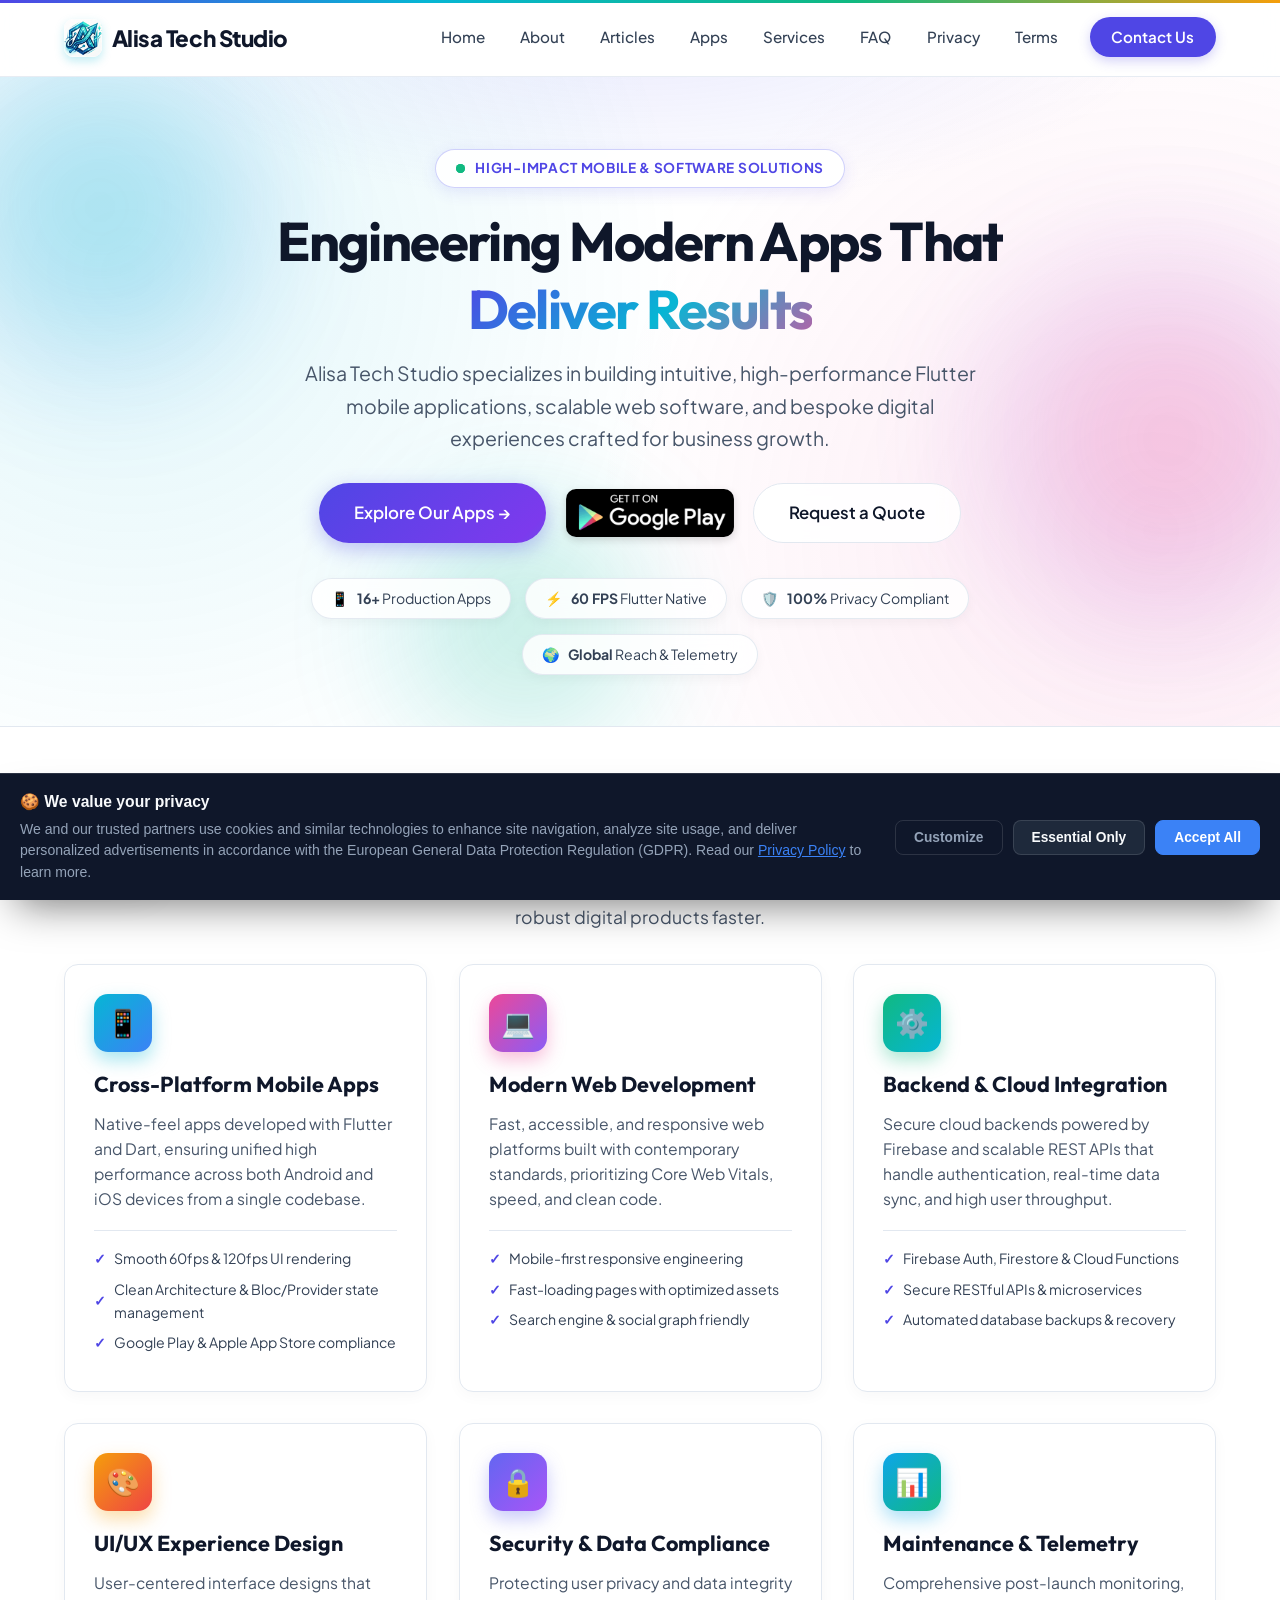
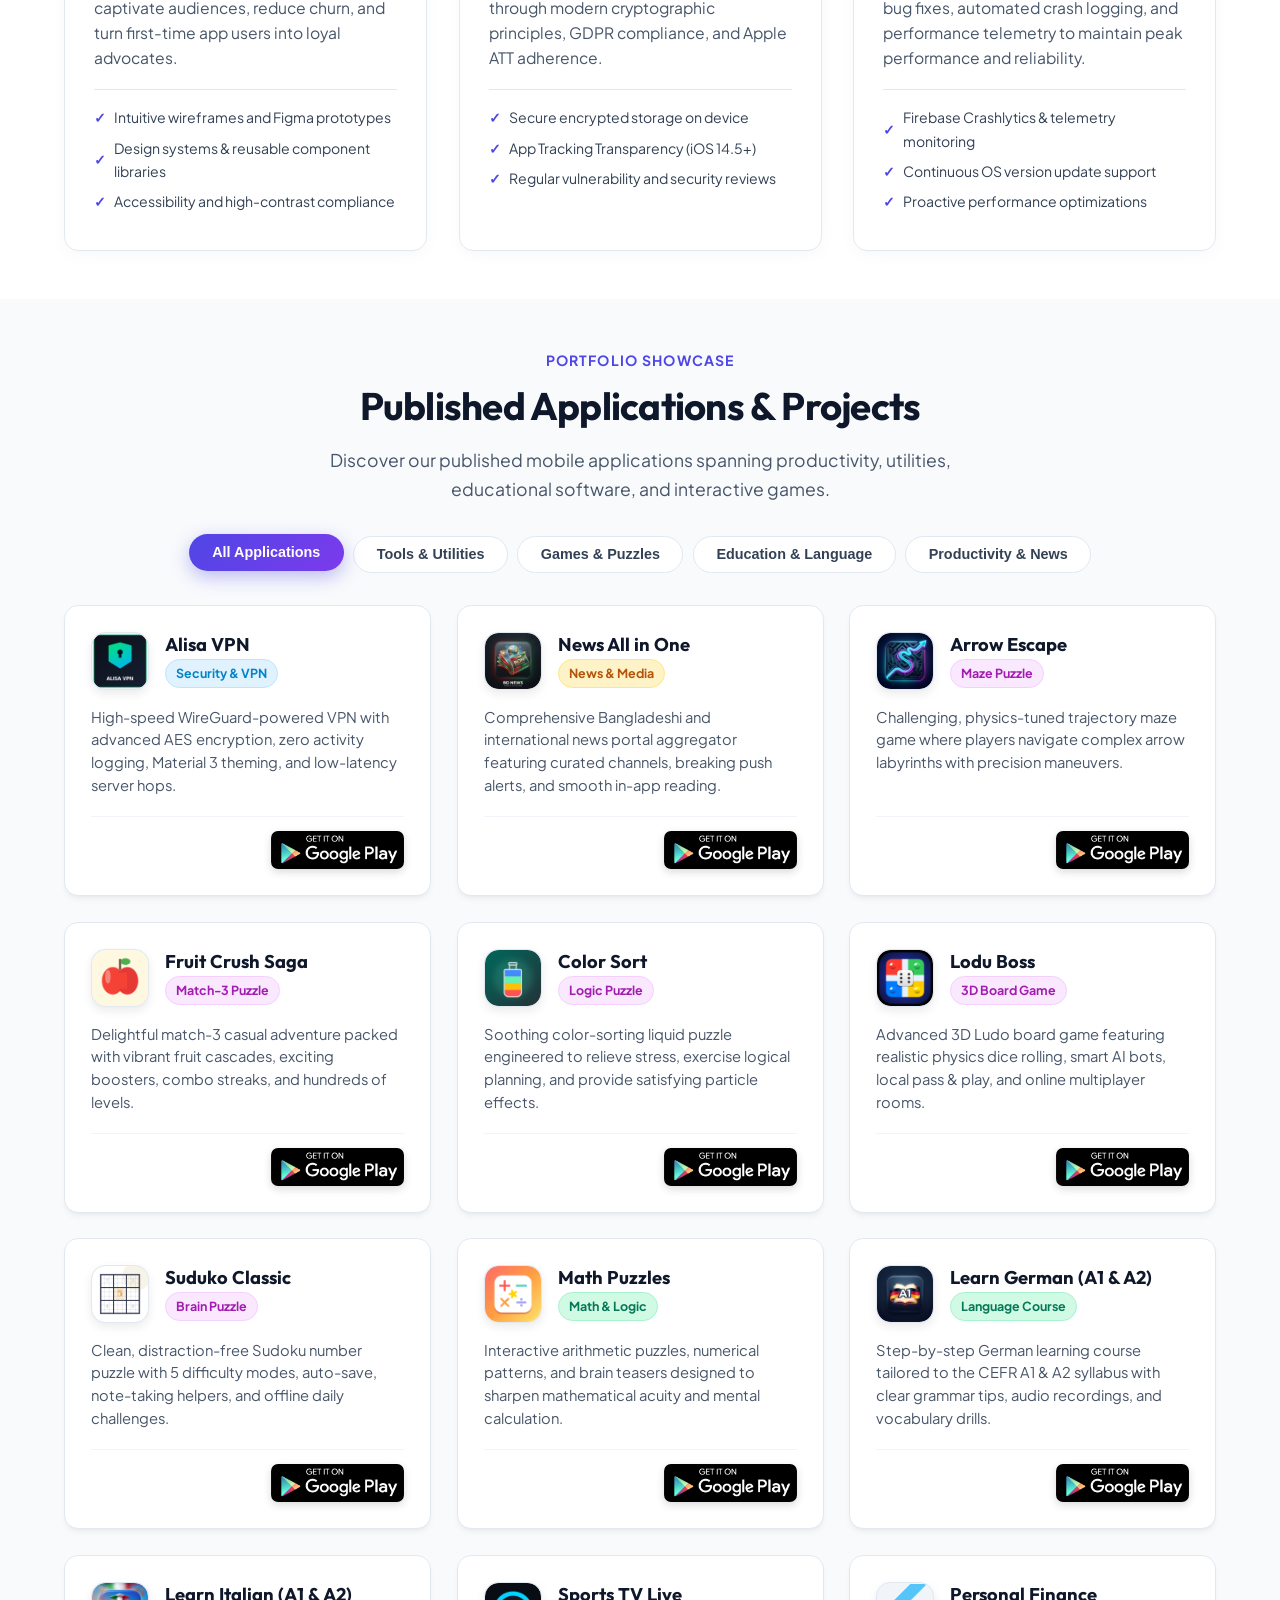
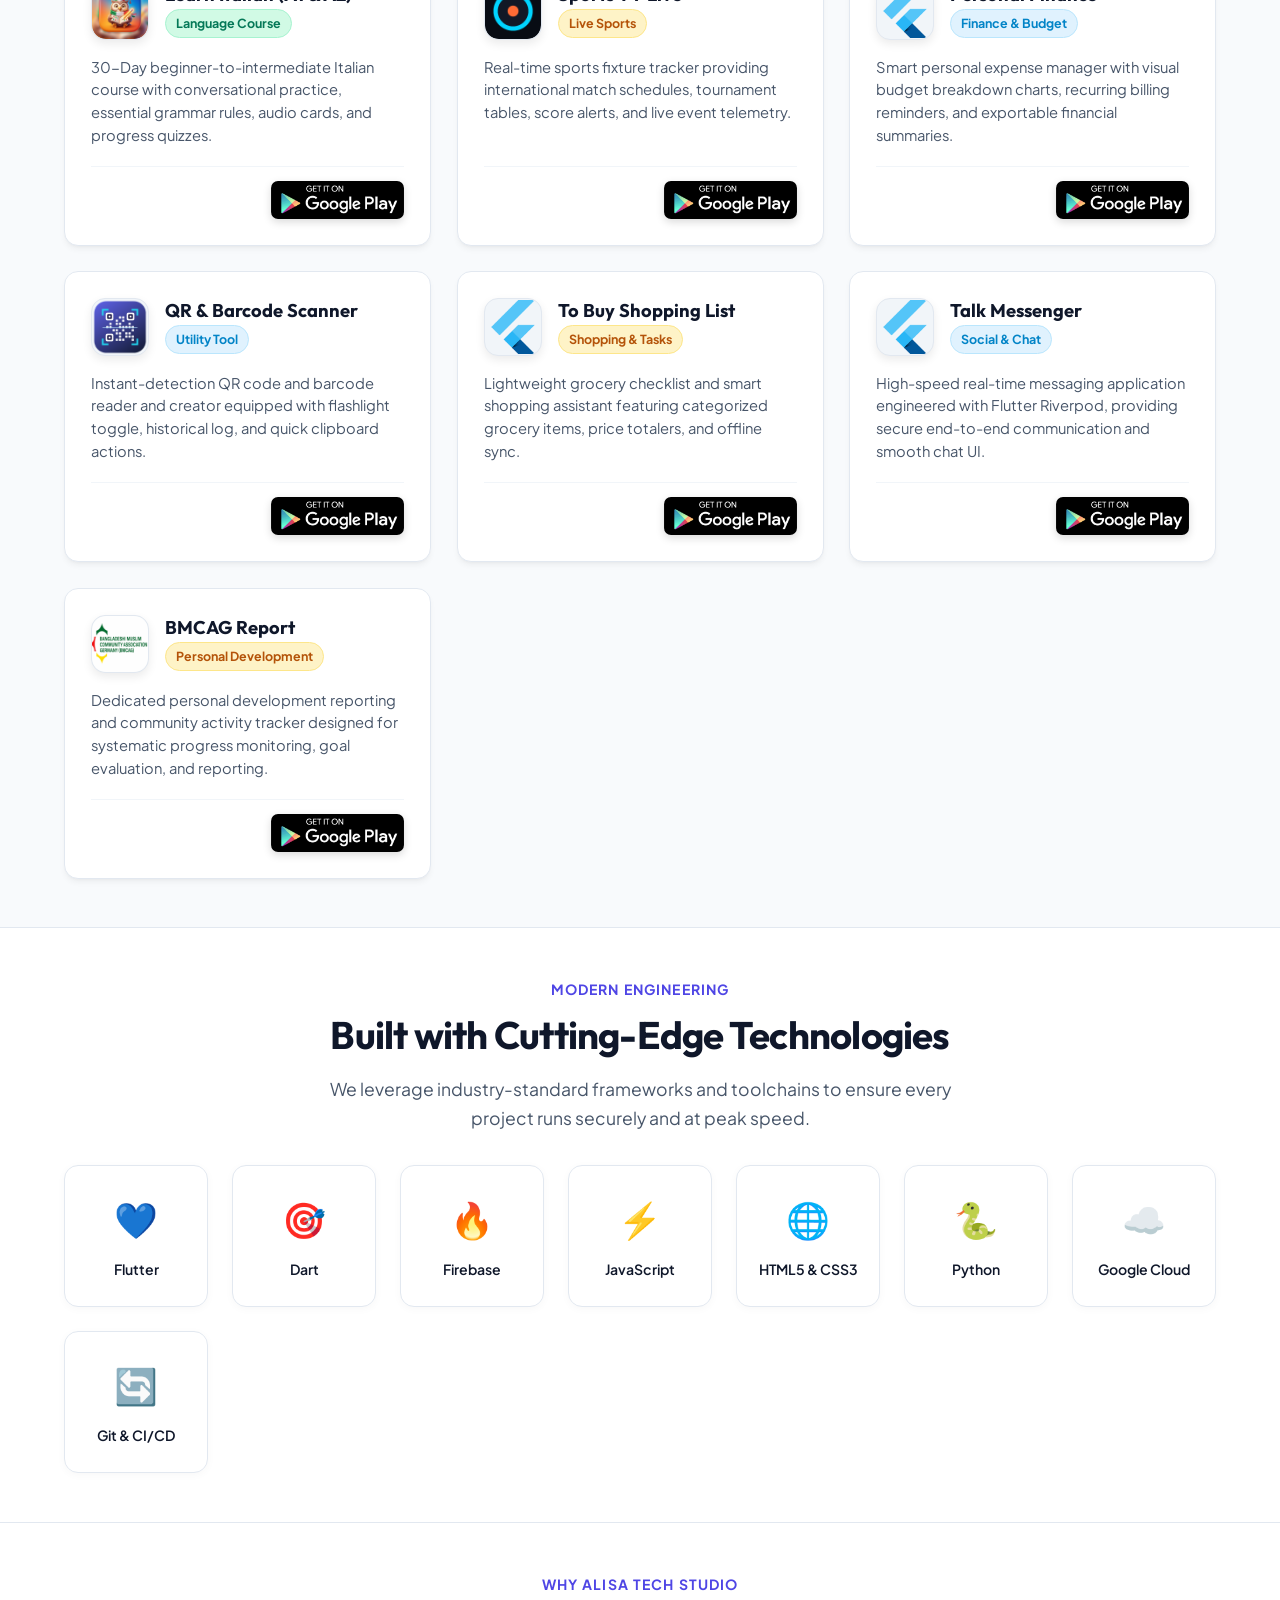
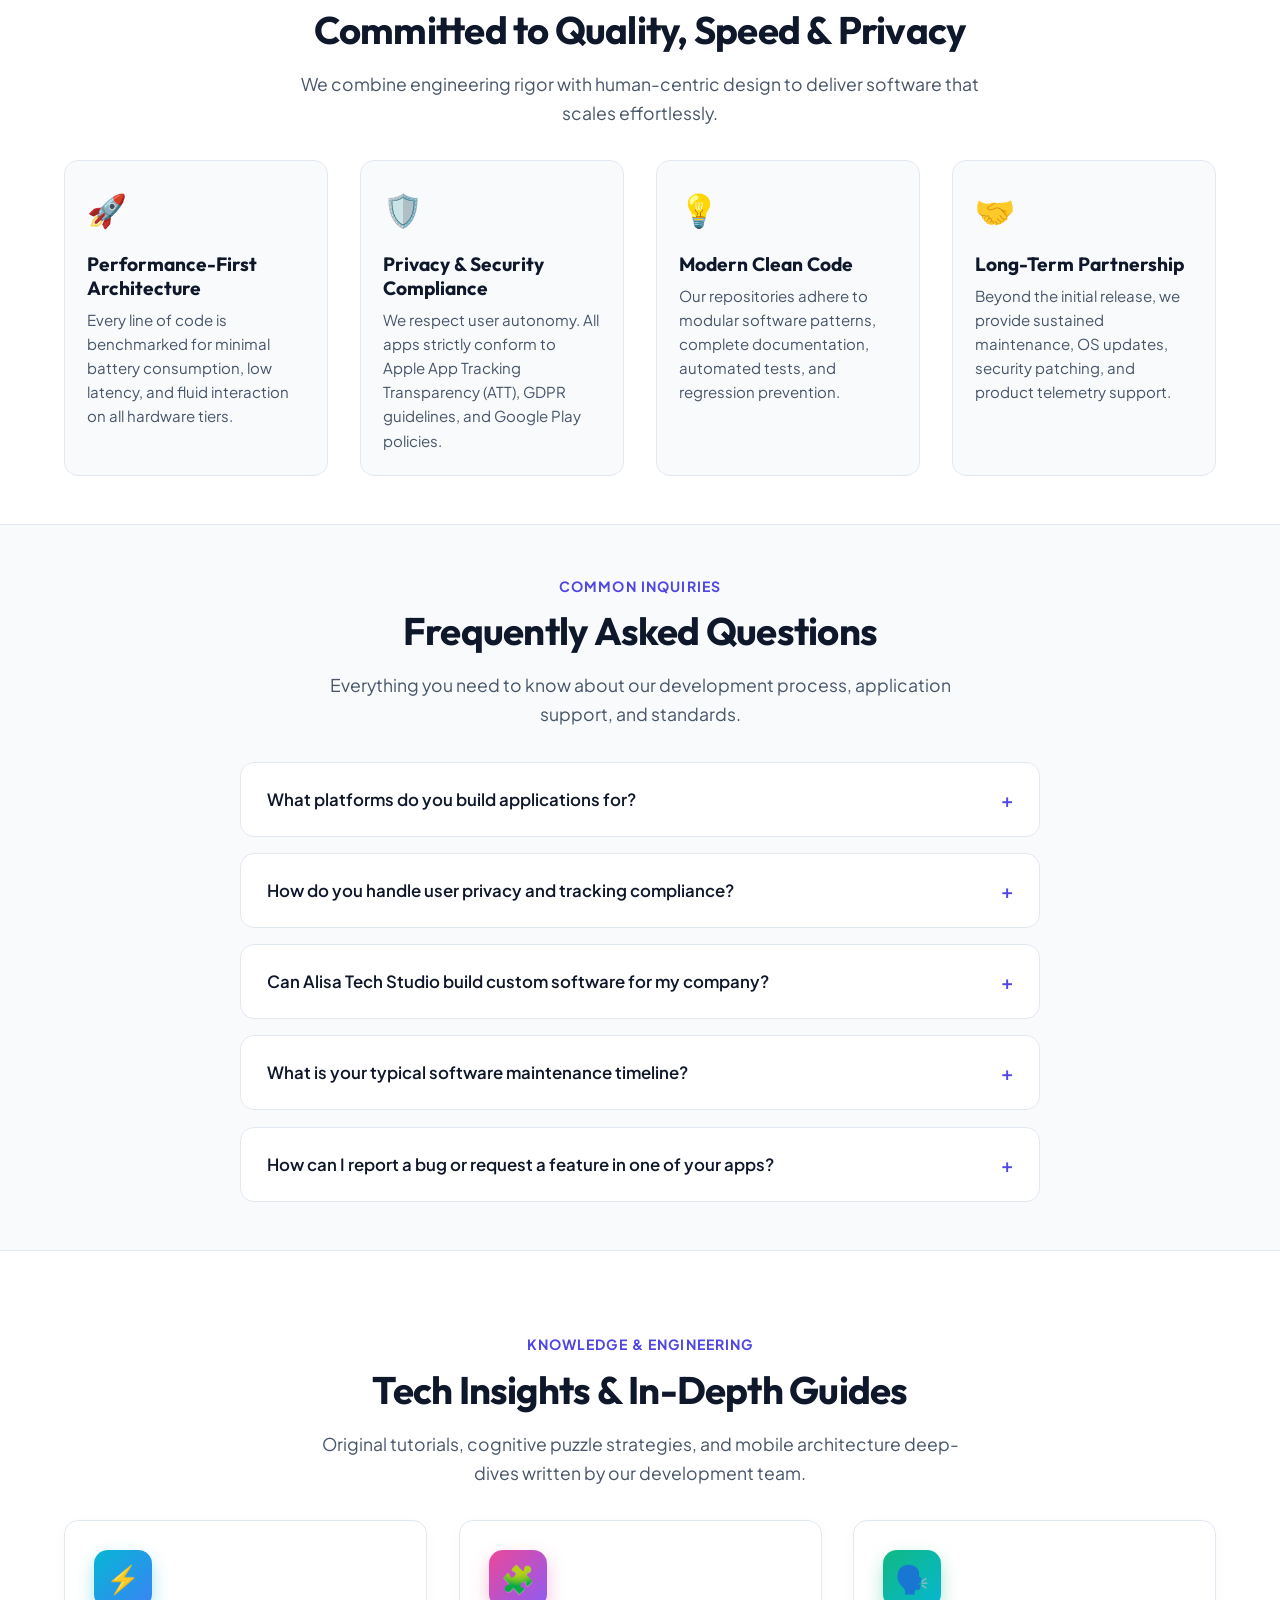
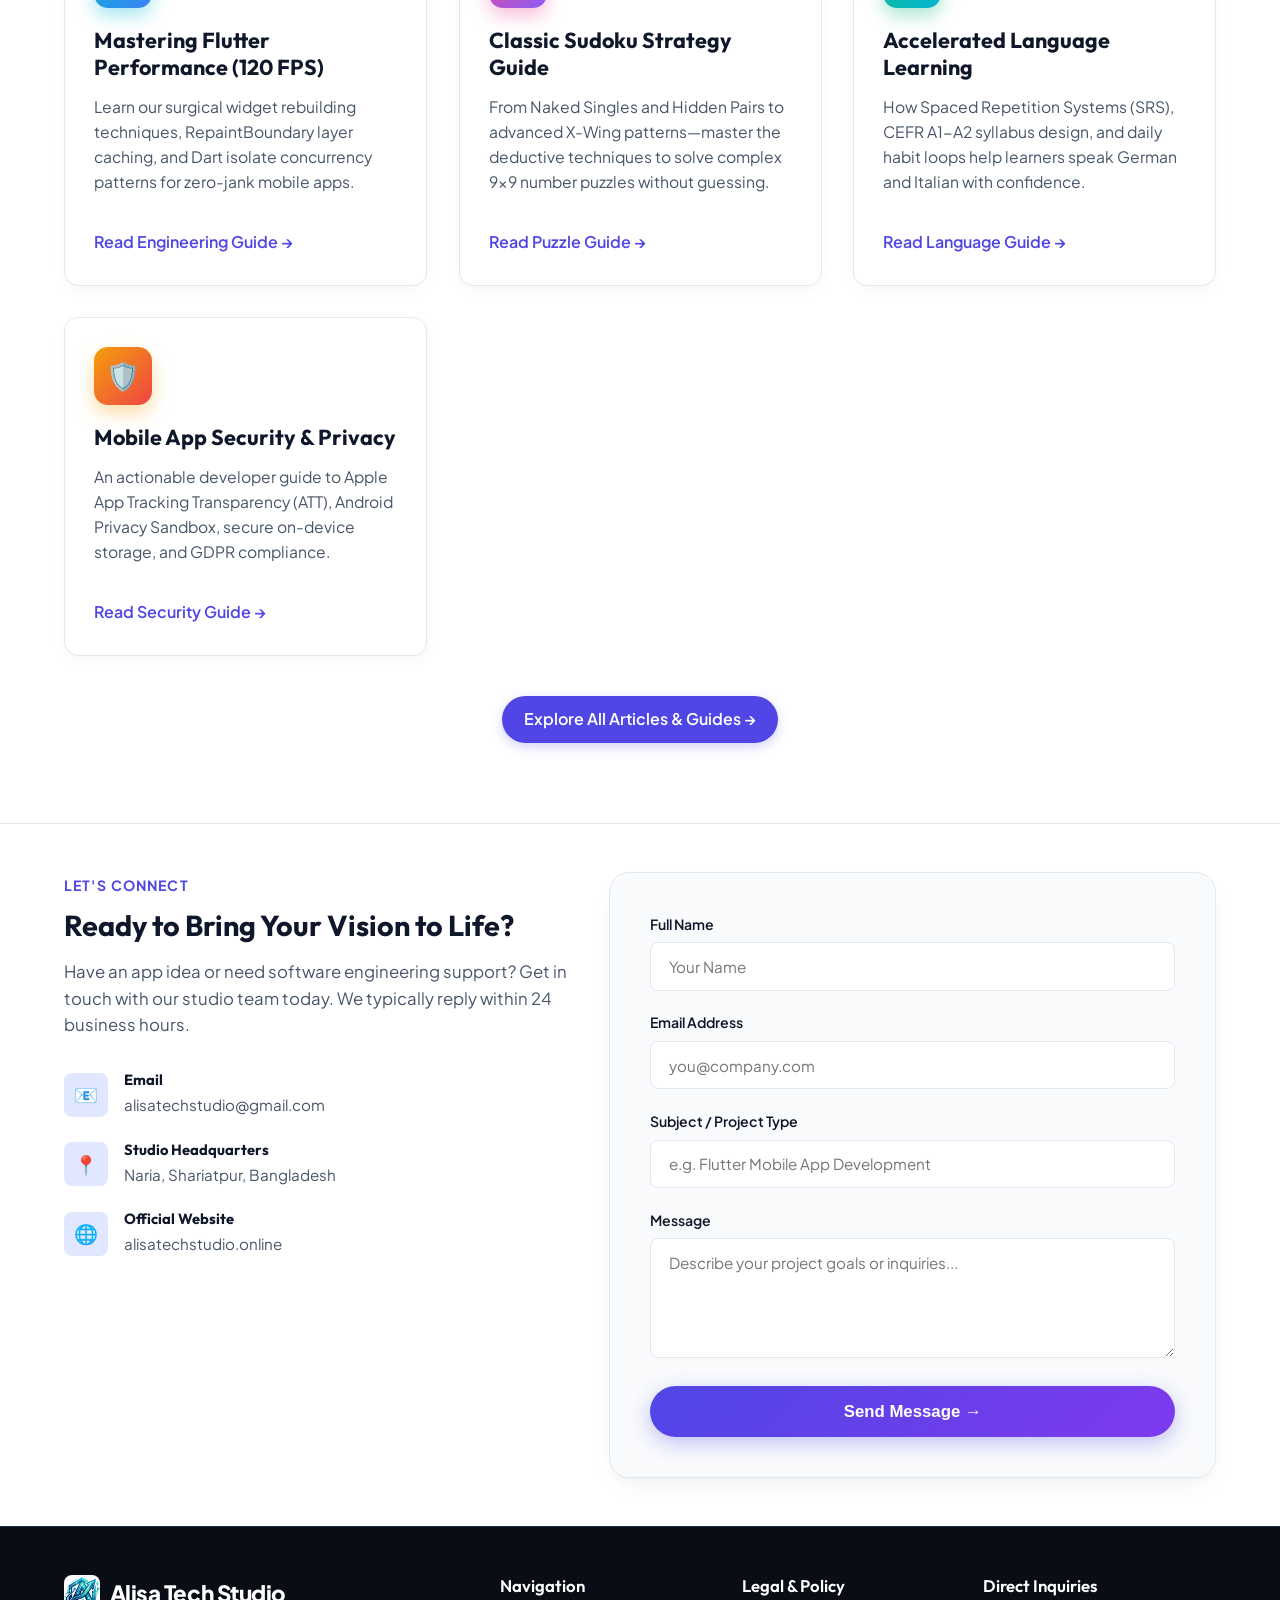
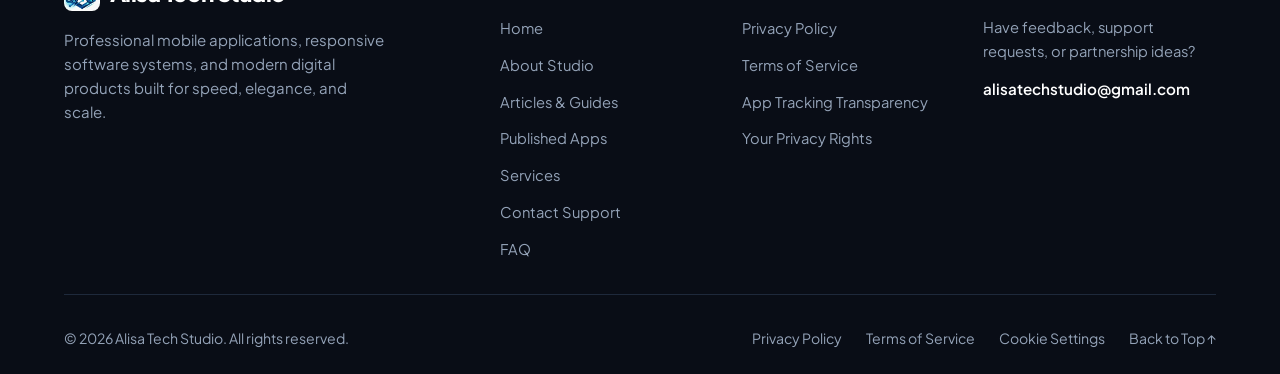
==== commit 75c9a85f: "Add BMCAG Report app to portfolio and documentation" ====
--- a/index.html
+++ b/index.html
@@ -1595,7 +1595,7 @@
                 <div class="hero-stats-ribbon">
                     <div class="hero-stat-pill">
                         <span>📱</span>
-                        <span><strong>15+</strong> Production Apps</span>
+                        <span><strong>16+</strong> Production Apps</span>
                     </div>
                     <div class="hero-stat-pill">
                         <span>⚡</span>
@@ -2033,6 +2033,27 @@
                         <a href="https://play.google.com/store/apps/details?id=com.alisatechstudio.talk" target="_blank"
                             rel="noopener noreferrer" class="play-badge-link" aria-label="Download Talk Messenger on Google Play"><img
                                 src="assets/icons/google-play-badge.png" alt="Download Talk Messenger on Google Play"
+                                class="play-badge" width="462" height="132" loading="lazy"></a>
+                    </div>
+                </div>
+
+                <!-- App 16: BMCAG Report -->
+                <div class="app-card" data-category="productivity">
+                    <div class="app-top">
+                        <div class="app-icon">
+                            <img src="assets/icons/bmcag-report.png" alt="BMCAG Report Icon" width="58" height="58" loading="lazy">
+                        </div>
+                        <div class="app-meta">
+                            <h3>BMCAG Report</h3>
+                            <span class="app-category">Personal Development</span>
+                        </div>
+                    </div>
+                    <p>Dedicated personal development reporting and community activity tracker designed for systematic
+                        progress monitoring, goal evaluation, and reporting.</p>
+                    <div class="app-footer">
+                        <a href="https://play.google.com/store/apps/details?id=org.bmcag.reports" target="_blank"
+                            rel="noopener noreferrer" class="play-badge-link" aria-label="Download BMCAG Report on Google Play"><img
+                                src="assets/icons/google-play-badge.png" alt="Download BMCAG Report on Google Play"
                                 class="play-badge" width="462" height="132" loading="lazy"></a>
                     </div>
                 </div>
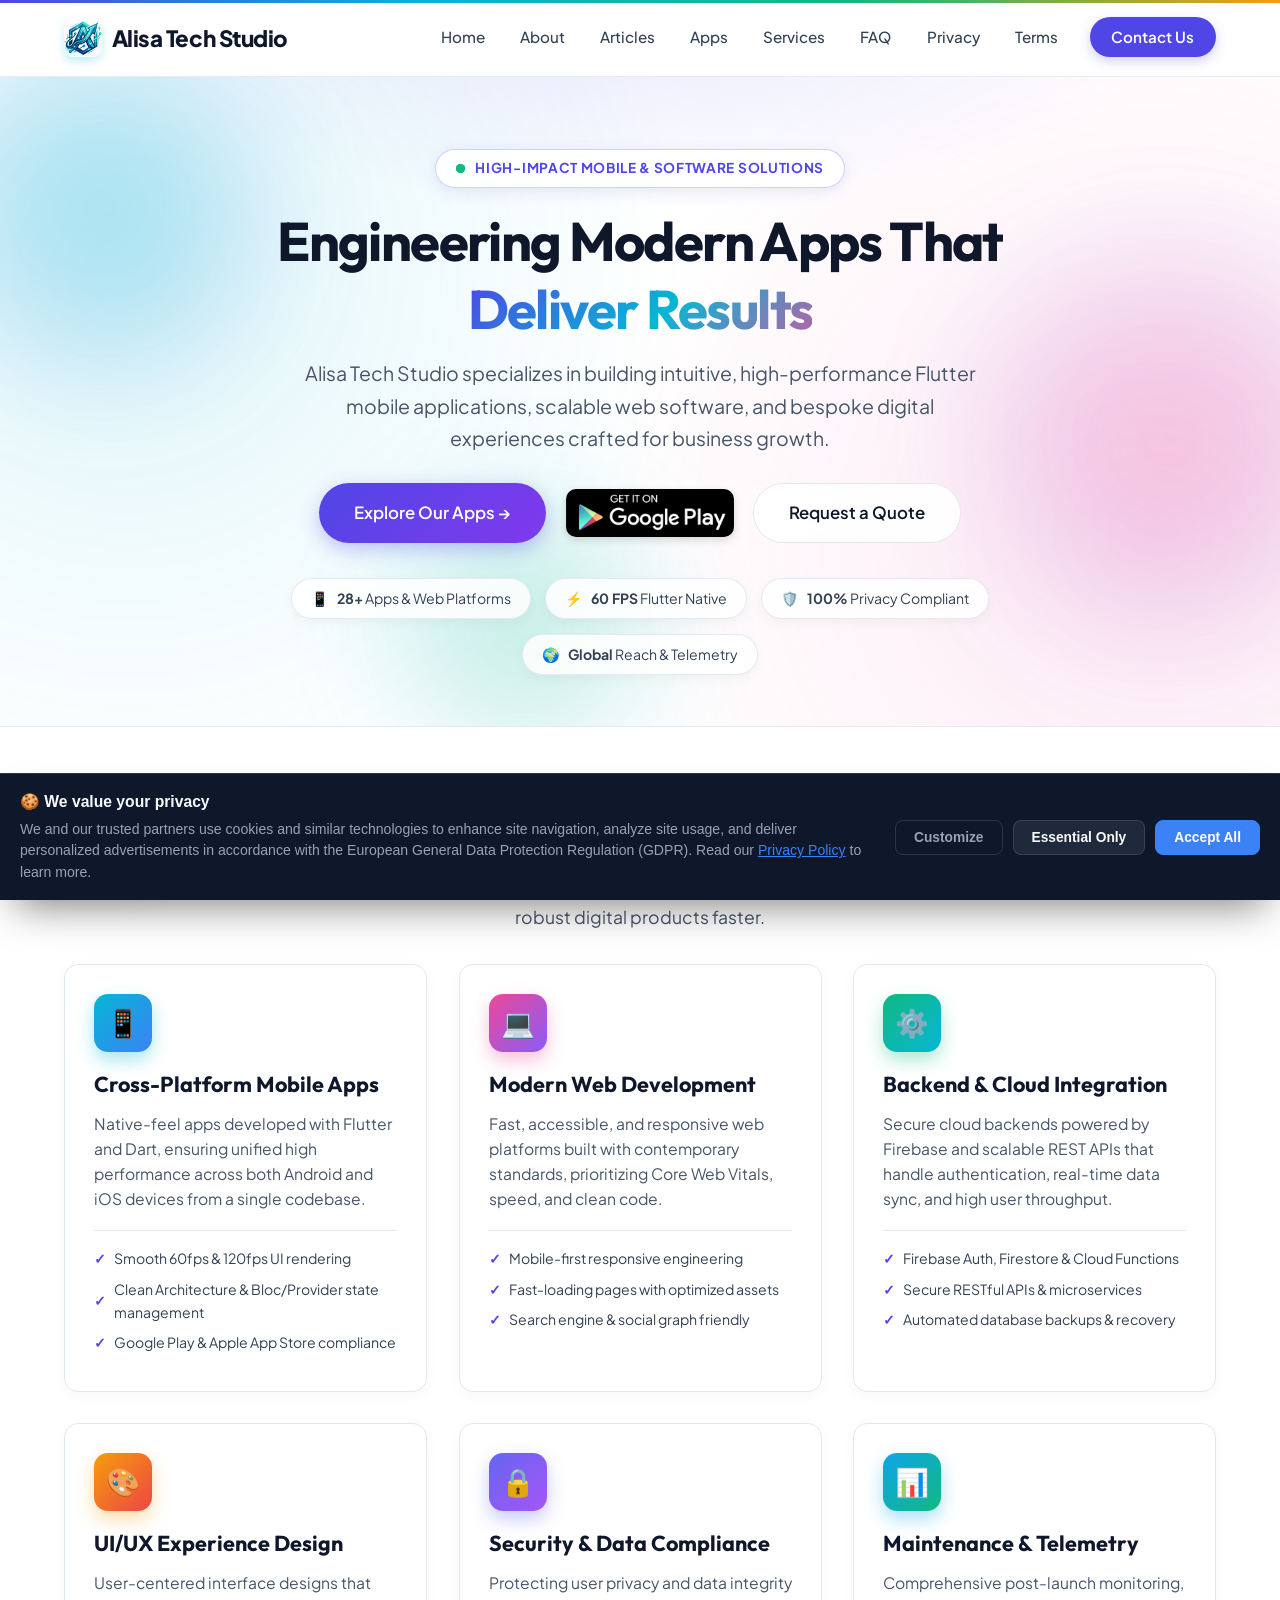
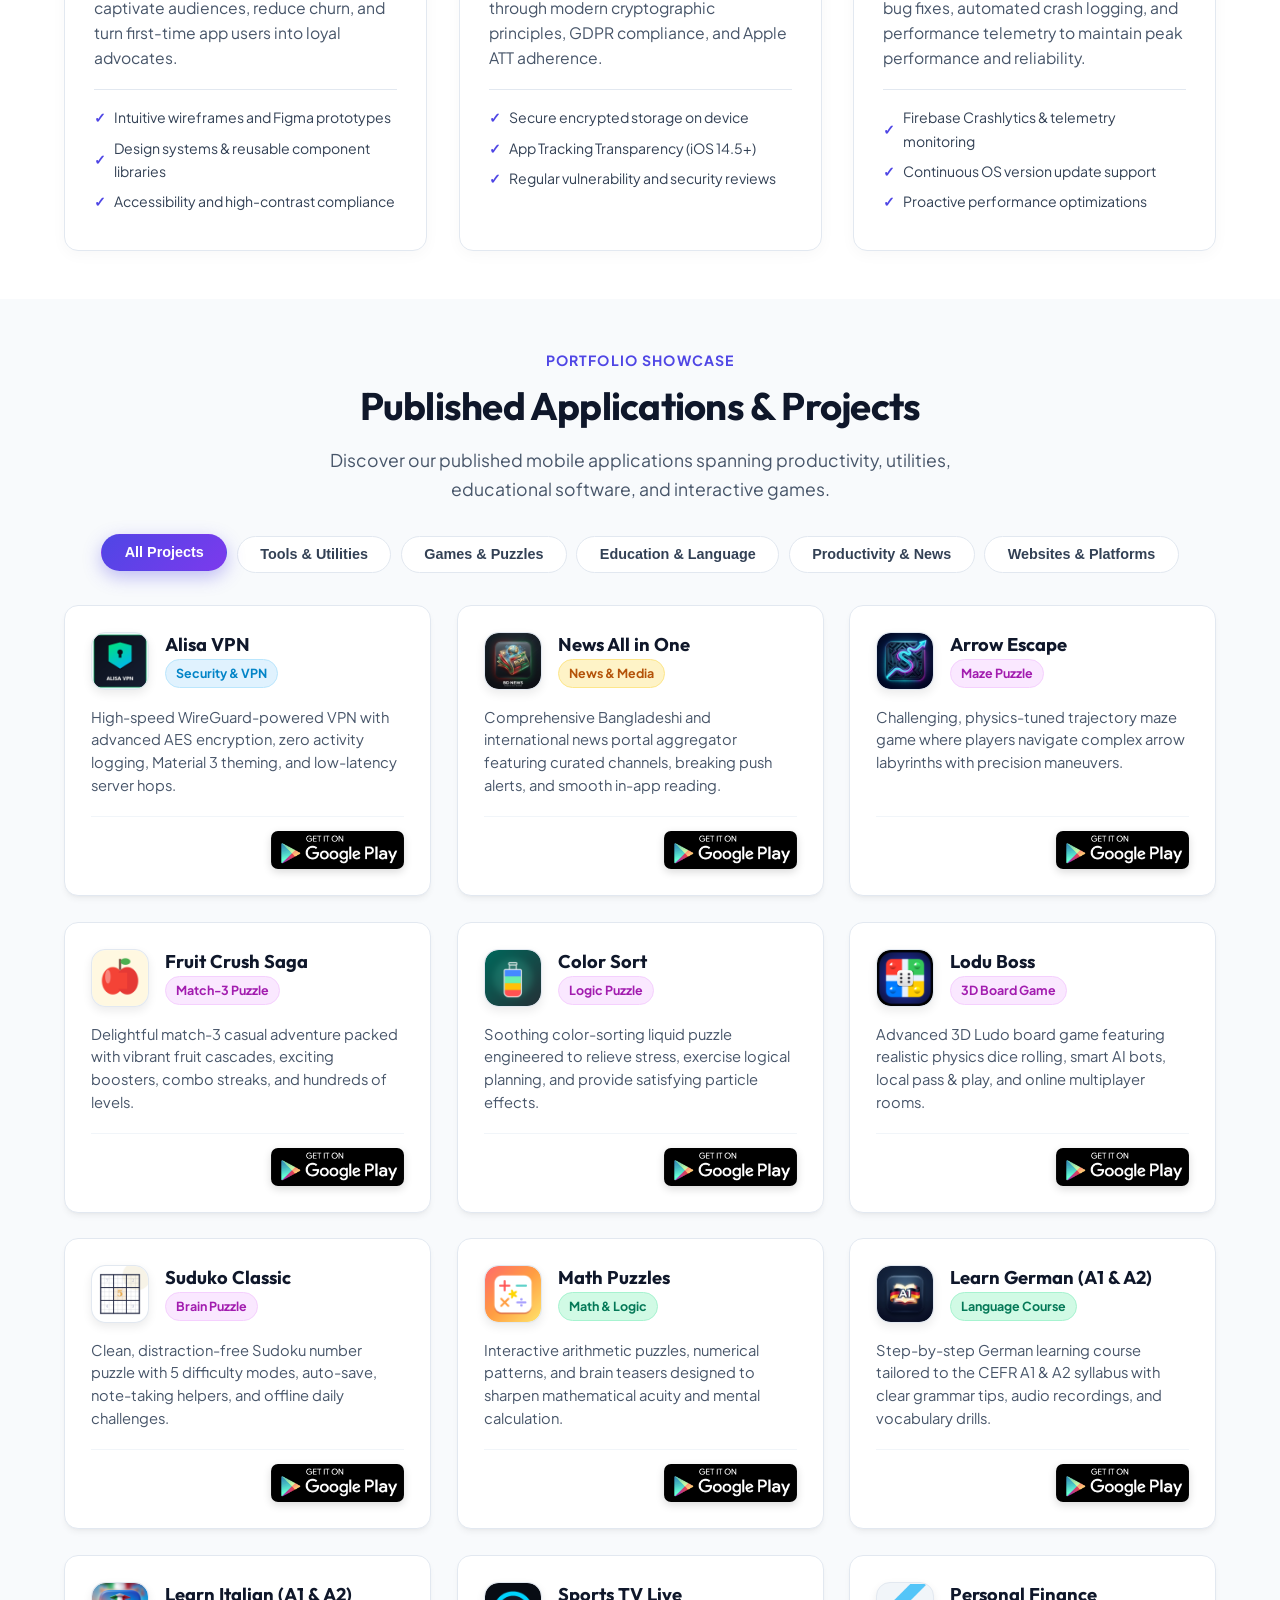
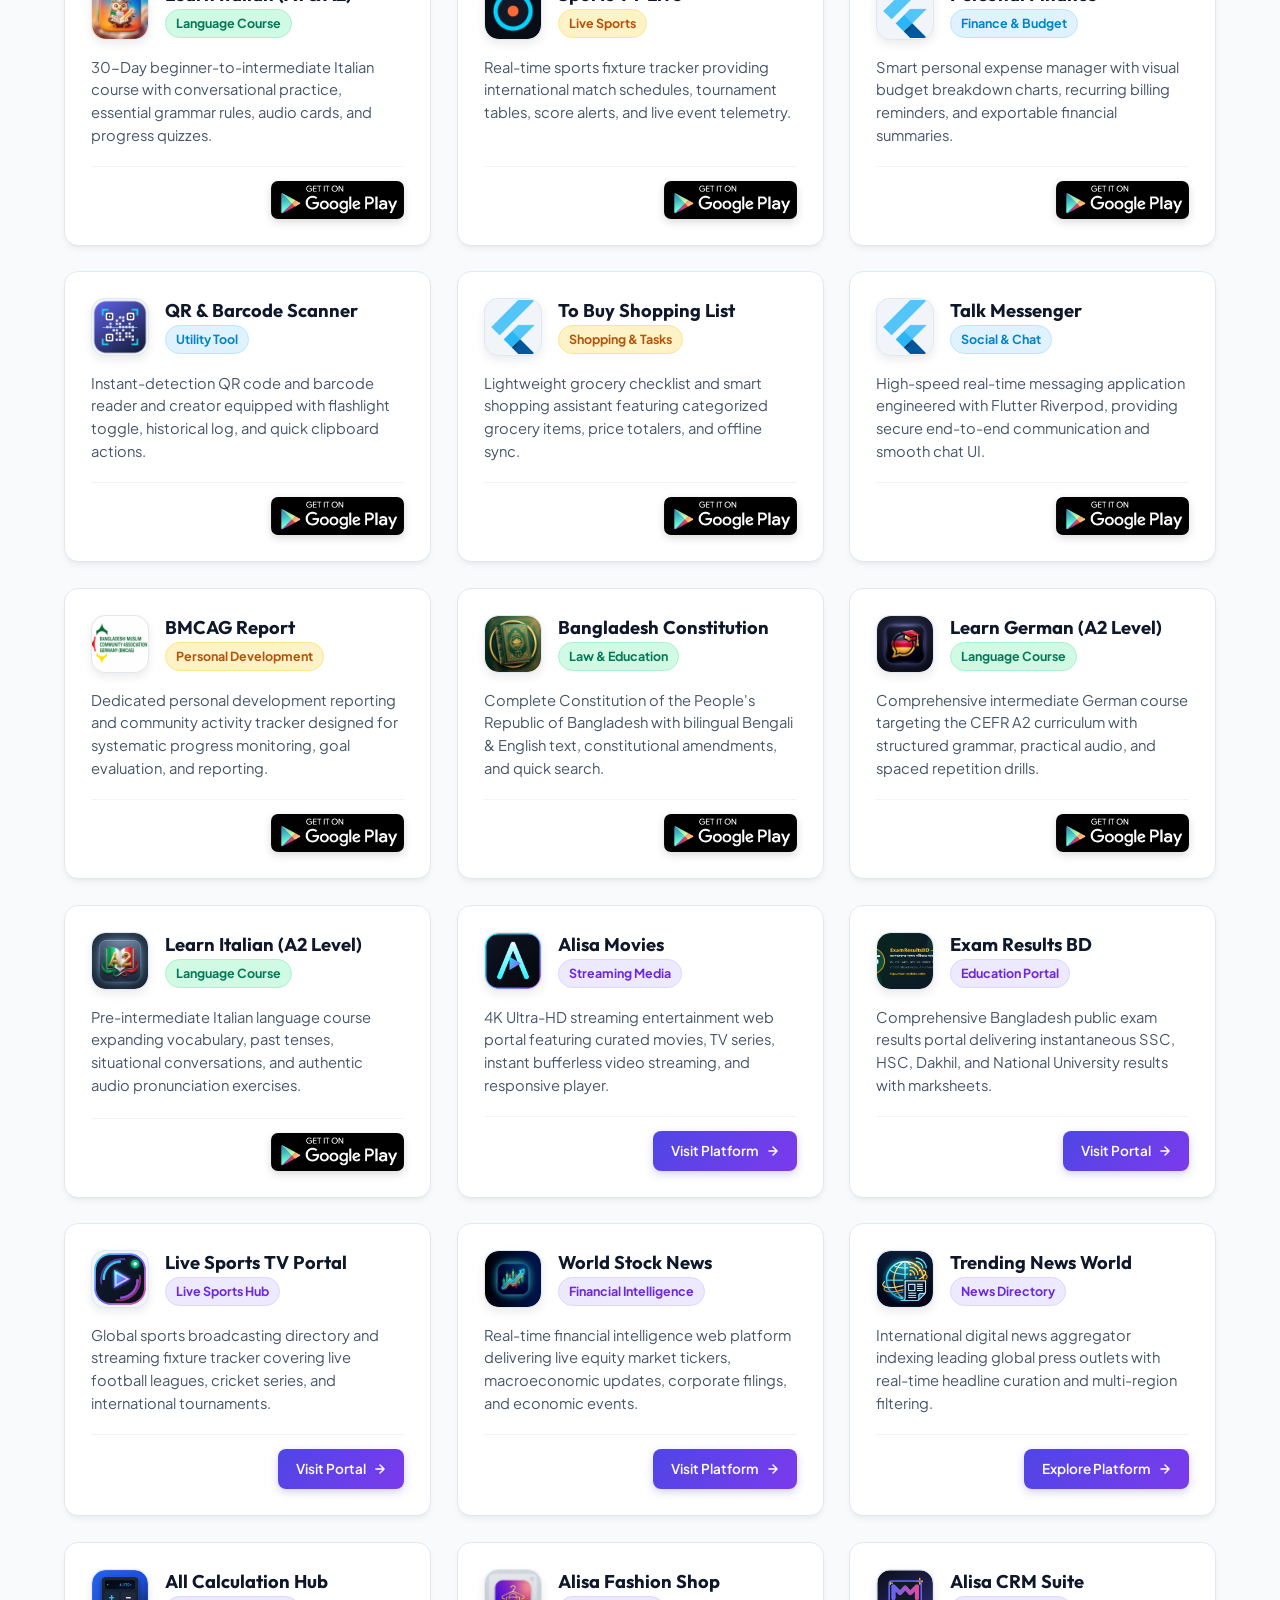
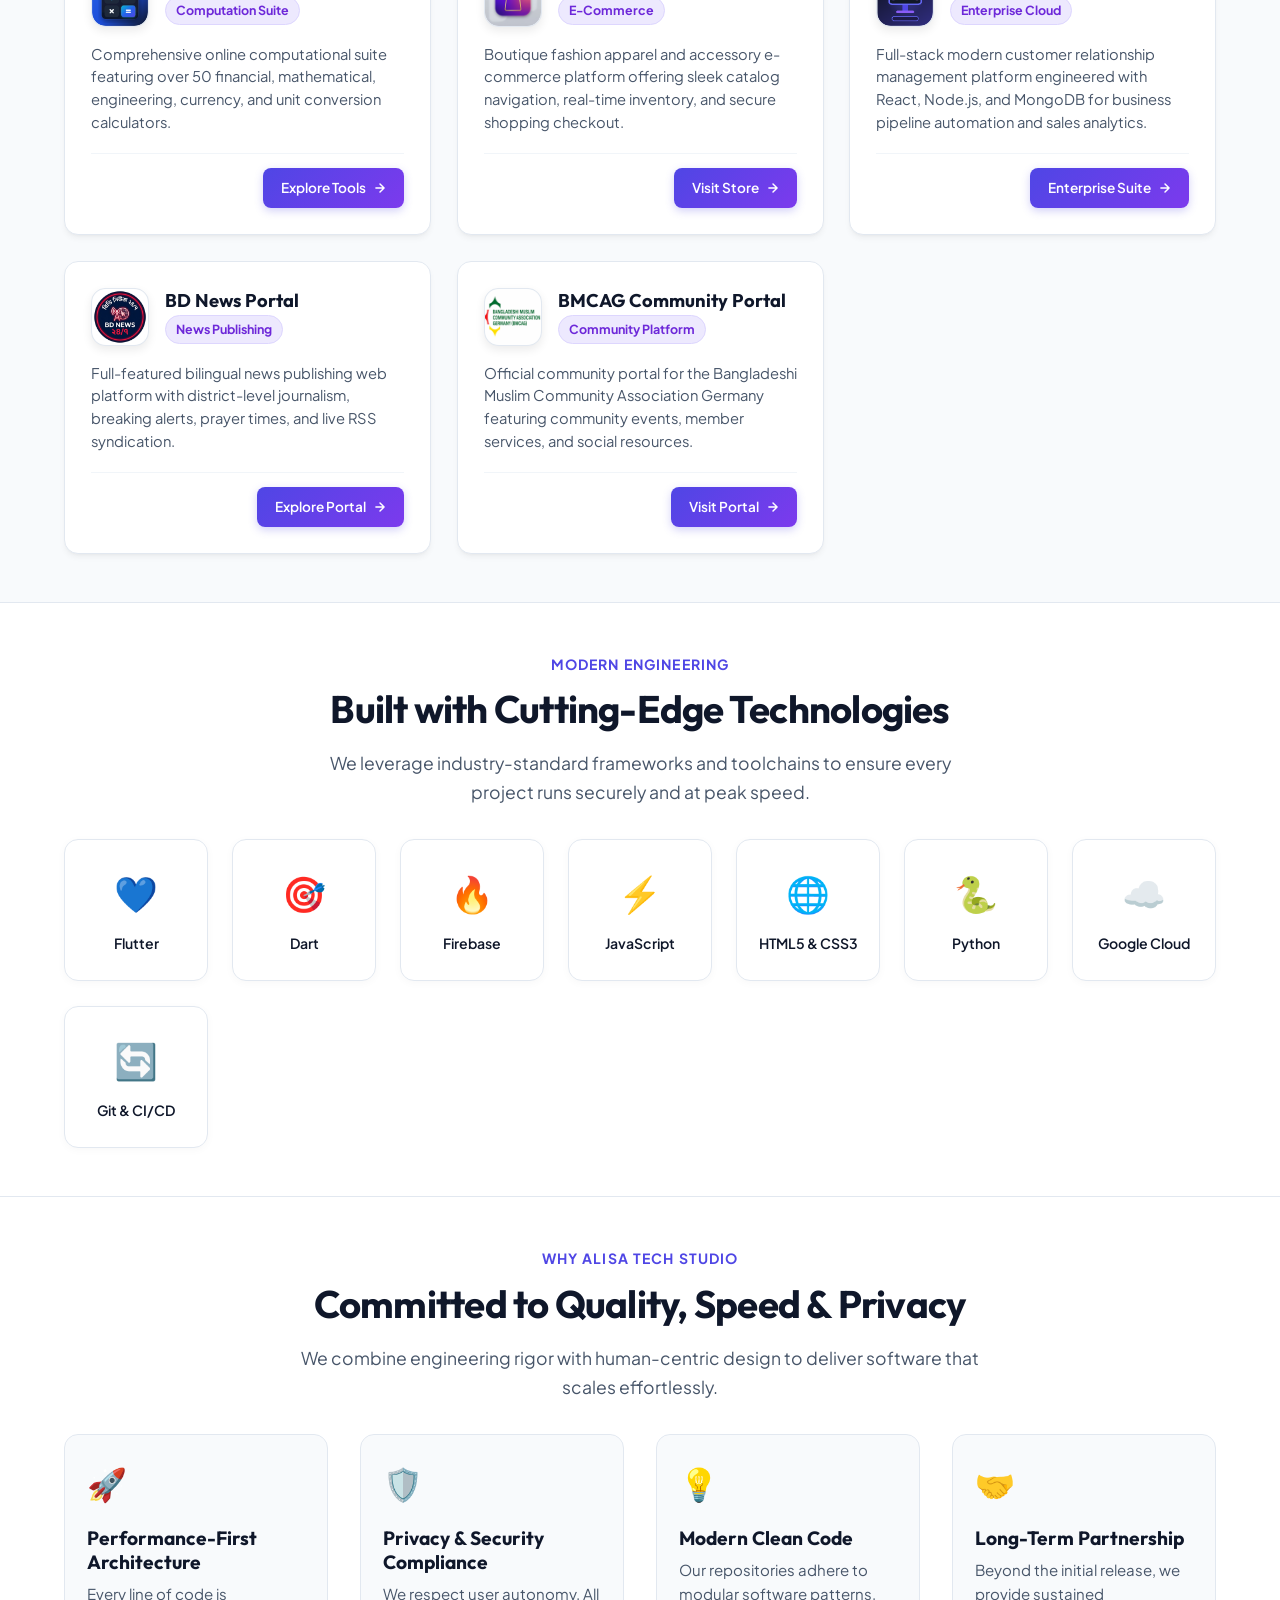
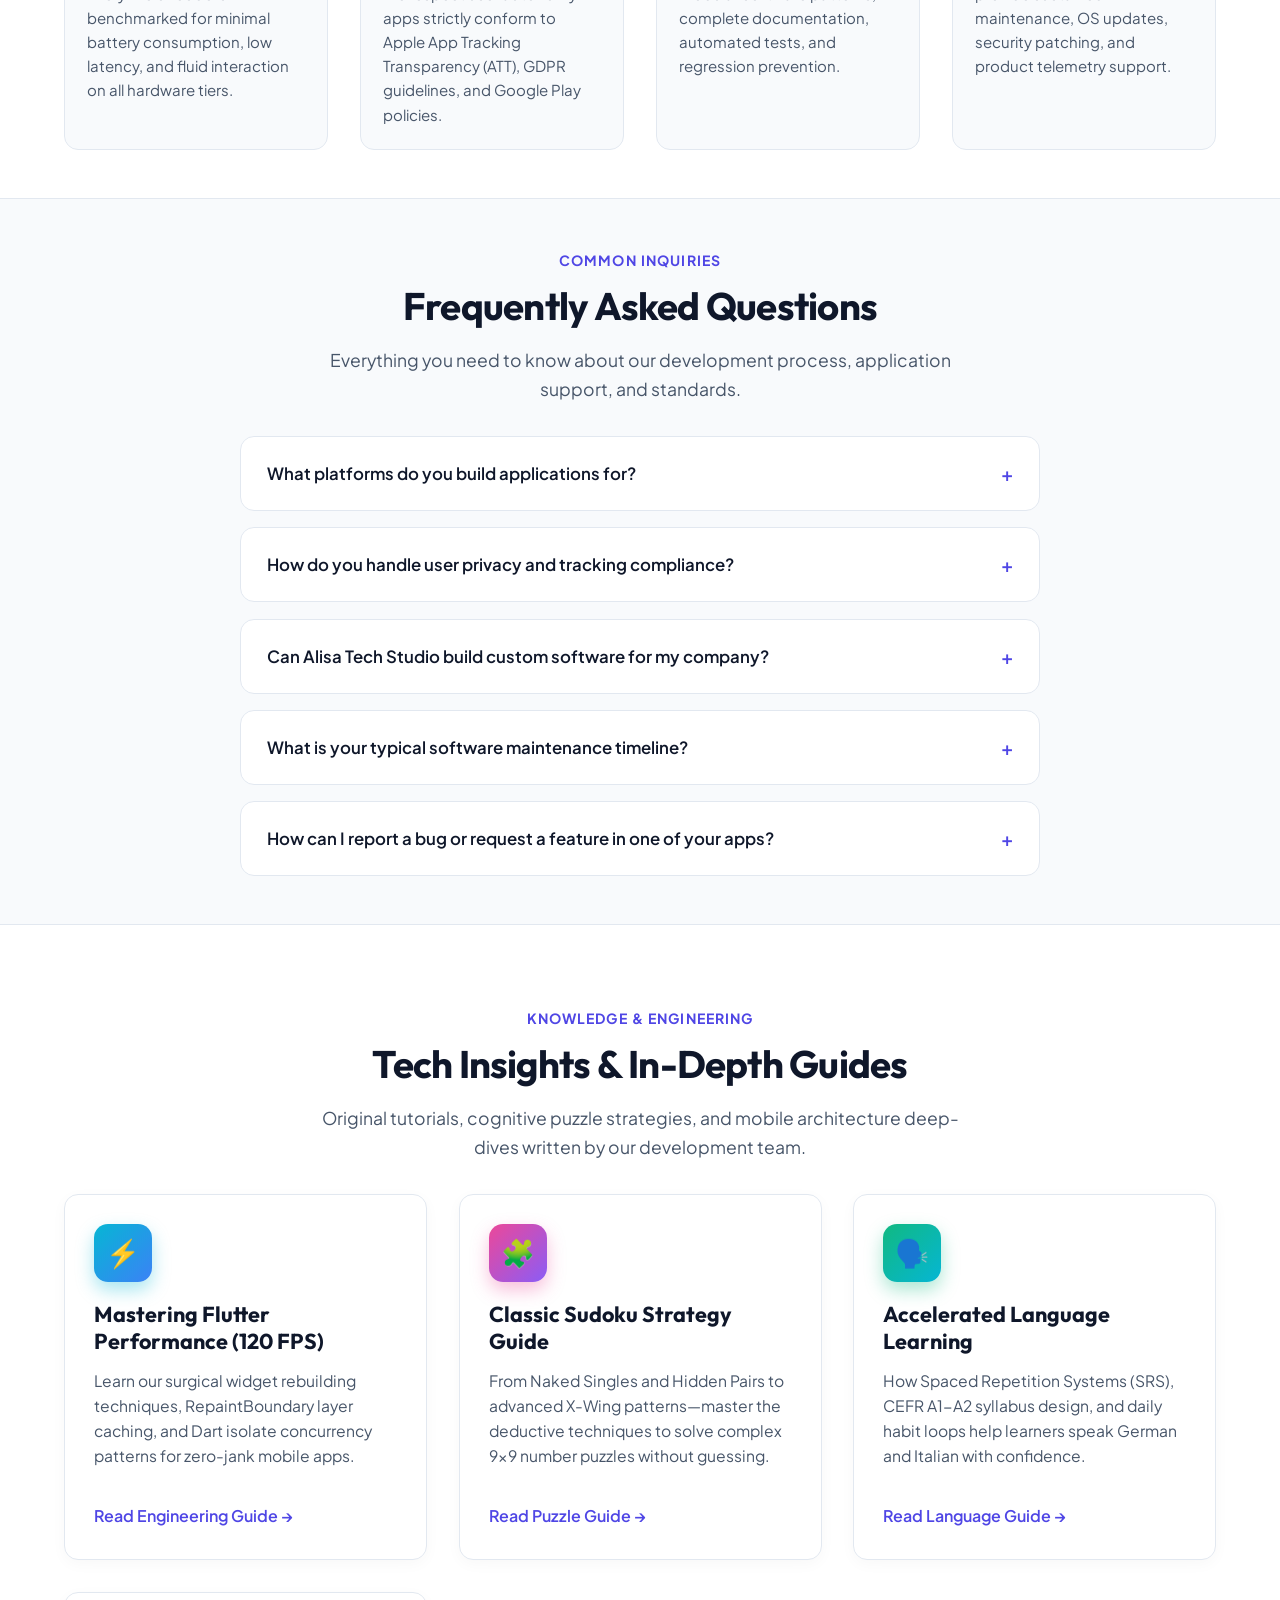
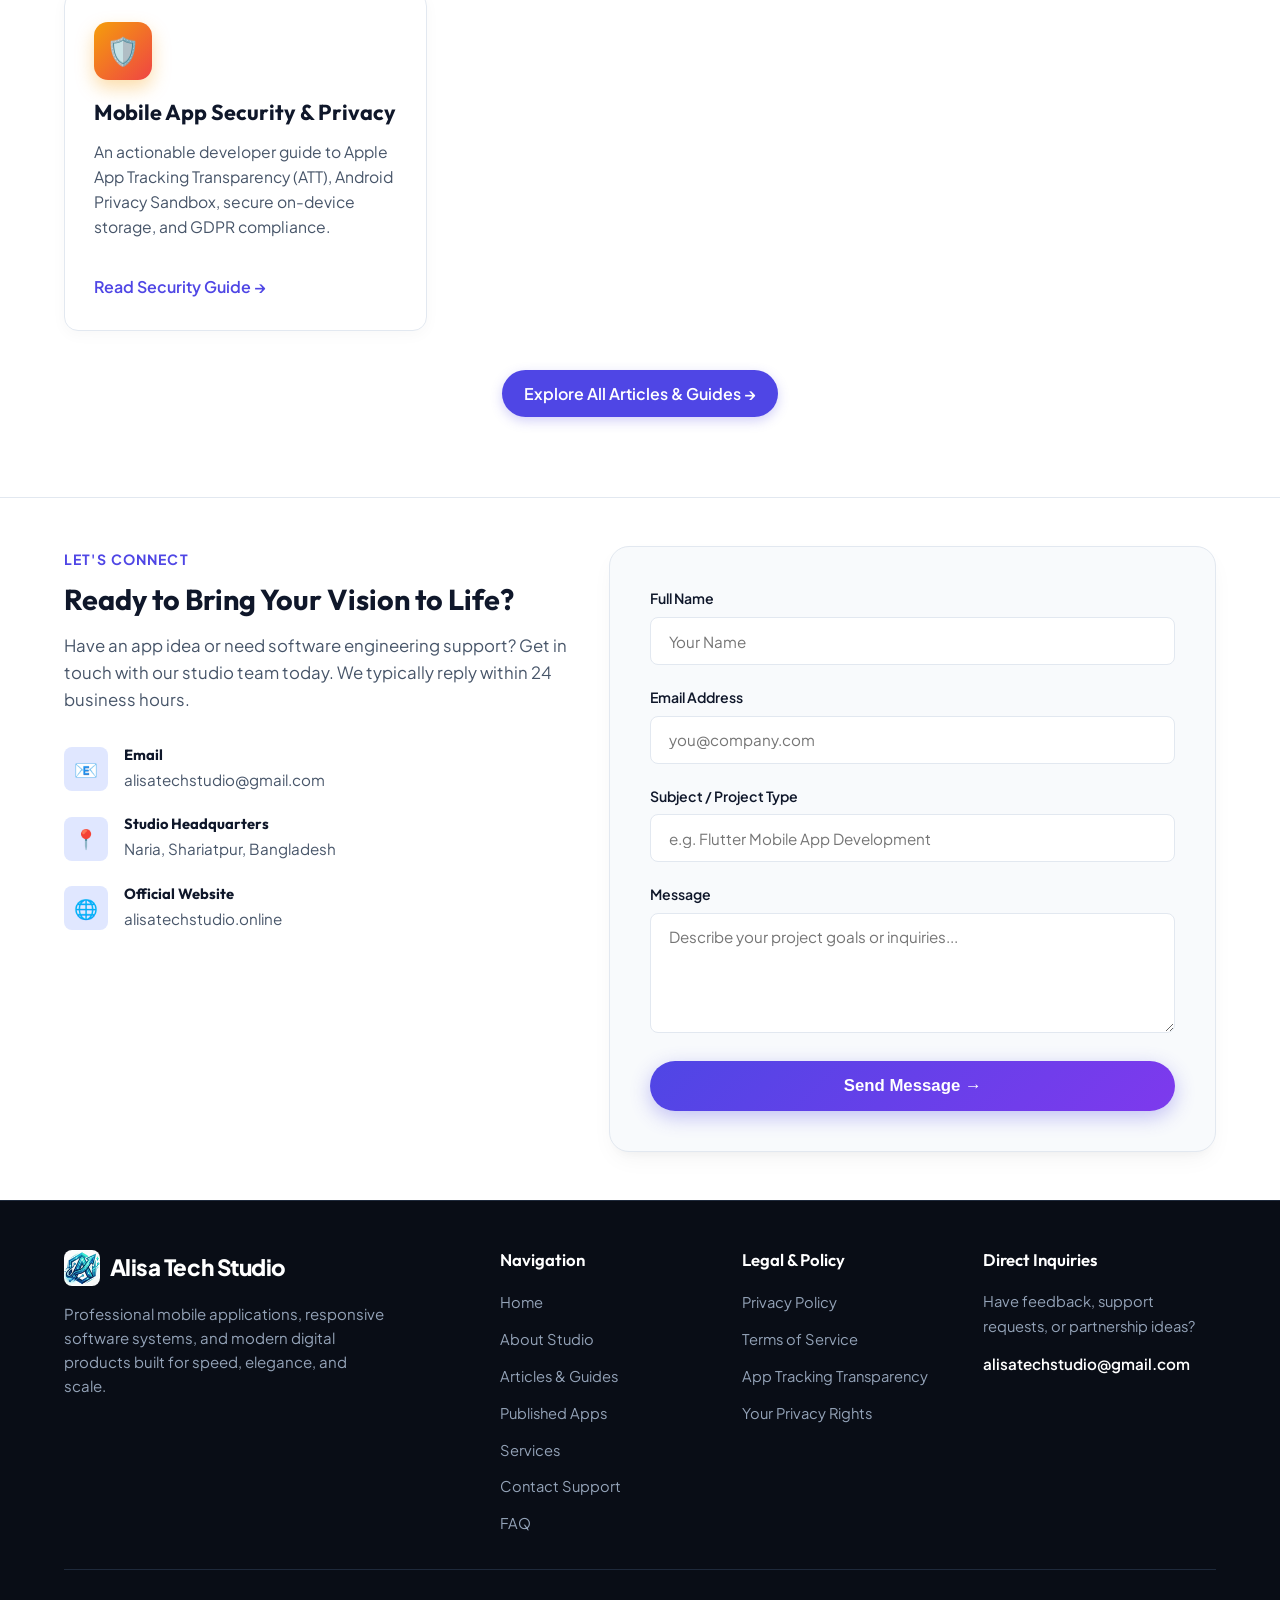
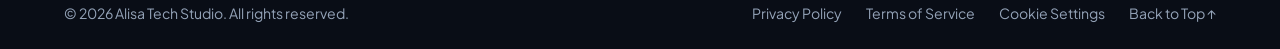
==== commit b0619340: "feat(portfolio): include all discovered apps and website projects" ====
--- a/index.html
+++ b/index.html
@@ -950,6 +950,44 @@
             border: 1px solid #fde68a;
         }
 
+        .app-card[data-category="web"] .app-category {
+            background: #ede9fe;
+            color: #6d28d9;
+            border: 1px solid #ddd6fe;
+        }
+
+        .web-visit-btn {
+            display: inline-flex;
+            align-items: center;
+            gap: 0.45rem;
+            padding: 0.55rem 1.1rem;
+            background: linear-gradient(135deg, #4f46e5 0%, #7c3aed 100%);
+            color: #ffffff !important;
+            font-size: 0.85rem;
+            font-weight: 600;
+            border-radius: var(--radius-sm);
+            text-decoration: none;
+            box-shadow: 0 3px 8px rgba(79, 70, 229, 0.25);
+            transition: all 0.25s cubic-bezier(0.16, 1, 0.3, 1);
+        }
+
+        .web-visit-btn:hover {
+            transform: translateY(-2px);
+            box-shadow: 0 6px 16px rgba(79, 70, 229, 0.38);
+            background: linear-gradient(135deg, #4338ca 0%, #6d28d9 100%);
+            color: #ffffff !important;
+        }
+
+        .web-visit-btn svg {
+            width: 14px;
+            height: 14px;
+            transition: transform 0.2s ease;
+        }
+
+        .web-visit-btn:hover svg {
+            transform: translateX(3px);
+        }
+
         .app-card p {
             font-size: 0.92rem;
             color: var(--body-text);
@@ -1595,7 +1633,7 @@
                 <div class="hero-stats-ribbon">
                     <div class="hero-stat-pill">
                         <span>📱</span>
-                        <span><strong>16+</strong> Production Apps</span>
+                        <span><strong>28+</strong> Apps &amp; Web Platforms</span>
                     </div>
                     <div class="hero-stat-pill">
                         <span>⚡</span>
@@ -1713,11 +1751,12 @@
 
             <!-- Filter Controls -->
             <div class="filter-tabs">
-                <button class="filter-btn active" data-filter="all">All Applications</button>
+                <button class="filter-btn active" data-filter="all">All Projects</button>
                 <button class="filter-btn" data-filter="tools">Tools &amp; Utilities</button>
                 <button class="filter-btn" data-filter="games">Games &amp; Puzzles</button>
                 <button class="filter-btn" data-filter="education">Education &amp; Language</button>
                 <button class="filter-btn" data-filter="productivity">Productivity &amp; News</button>
+                <button class="filter-btn" data-filter="web">Websites &amp; Platforms</button>
             </div>
 
             <div class="apps-grid">
@@ -2055,6 +2094,266 @@
                             rel="noopener noreferrer" class="play-badge-link" aria-label="Download BMCAG Report on Google Play"><img
                                 src="assets/icons/google-play-badge.png" alt="Download BMCAG Report on Google Play"
                                 class="play-badge" width="462" height="132" loading="lazy"></a>
+                    </div>
+                </div>
+
+                <!-- App 17: Bangladesh Constitution -->
+                <div class="app-card" data-category="education">
+                    <div class="app-top">
+                        <div class="app-icon">
+                            <img src="assets/icons/bangladesh-constitution.png" alt="Bangladesh Constitution Icon" width="58" height="58" loading="lazy">
+                        </div>
+                        <div class="app-meta">
+                            <h3>Bangladesh Constitution</h3>
+                            <span class="app-category">Law &amp; Education</span>
+                        </div>
+                    </div>
+                    <p>Complete Constitution of the People's Republic of Bangladesh with bilingual Bengali &amp; English text, constitutional amendments, and quick search.</p>
+                    <div class="app-footer">
+                        <a href="https://play.google.com/store/apps/details?id=com.alisatechstudio.bangladesh_constitution" target="_blank"
+                            rel="noopener noreferrer" class="play-badge-link" aria-label="Download Bangladesh Constitution on Google Play"><img
+                                src="assets/icons/google-play-badge.png" alt="Download Bangladesh Constitution on Google Play"
+                                class="play-badge" width="462" height="132" loading="lazy"></a>
+                    </div>
+                </div>
+
+                <!-- App 18: Learn German (A2 Level) -->
+                <div class="app-card" data-category="education">
+                    <div class="app-top">
+                        <div class="app-icon">
+                            <img src="assets/icons/learn-german-a2.png" alt="Learn German A2 Icon" width="58" height="58" loading="lazy">
+                        </div>
+                        <div class="app-meta">
+                            <h3>Learn German (A2 Level)</h3>
+                            <span class="app-category">Language Course</span>
+                        </div>
+                    </div>
+                    <p>Comprehensive intermediate German course targeting the CEFR A2 curriculum with structured grammar, practical audio, and spaced repetition drills.</p>
+                    <div class="app-footer">
+                        <a href="https://play.google.com/store/apps/details?id=com.alisatechstudio.german_a2" target="_blank"
+                            rel="noopener noreferrer" class="play-badge-link" aria-label="Download Learn German A2 on Google Play"><img
+                                src="assets/icons/google-play-badge.png" alt="Download Learn German A2 on Google Play"
+                                class="play-badge" width="462" height="132" loading="lazy"></a>
+                    </div>
+                </div>
+
+                <!-- App 19: Learn Italian (A2 Level) -->
+                <div class="app-card" data-category="education">
+                    <div class="app-top">
+                        <div class="app-icon">
+                            <img src="assets/icons/learn-italian-a2.png" alt="Learn Italian A2 Icon" width="58" height="58" loading="lazy">
+                        </div>
+                        <div class="app-meta">
+                            <h3>Learn Italian (A2 Level)</h3>
+                            <span class="app-category">Language Course</span>
+                        </div>
+                    </div>
+                    <p>Pre-intermediate Italian language course expanding vocabulary, past tenses, situational conversations, and authentic audio pronunciation exercises.</p>
+                    <div class="app-footer">
+                        <a href="https://play.google.com/store/apps/details?id=com.alisatechstudio.italian_a2" target="_blank"
+                            rel="noopener noreferrer" class="play-badge-link" aria-label="Download Learn Italian A2 on Google Play"><img
+                                src="assets/icons/google-play-badge.png" alt="Download Learn Italian A2 on Google Play"
+                                class="play-badge" width="462" height="132" loading="lazy"></a>
+                    </div>
+                </div>
+
+                <!-- Web Project 1: Alisa Movies -->
+                <div class="app-card" data-category="web">
+                    <div class="app-top">
+                        <div class="app-icon">
+                            <img src="assets/icons/alisa-movies.png" alt="Alisa Movies Icon" width="58" height="58" loading="lazy">
+                        </div>
+                        <div class="app-meta">
+                            <h3>Alisa Movies</h3>
+                            <span class="app-category">Streaming Media</span>
+                        </div>
+                    </div>
+                    <p>4K Ultra-HD streaming entertainment web portal featuring curated movies, TV series, instant bufferless video streaming, and responsive player.</p>
+                    <div class="app-footer">
+                        <a href="https://alisastream.site" target="_blank" rel="noopener noreferrer" class="web-visit-btn" aria-label="Visit Alisa Movies">
+                            <span>Visit Platform</span>
+                            <svg viewBox="0 0 24 24" fill="none" stroke="currentColor" stroke-width="2.5" stroke-linecap="round" stroke-linejoin="round"><path d="M5 12h14M12 5l7 7-7 7"/></svg>
+                        </a>
+                    </div>
+                </div>
+
+                <!-- Web Project 2: Exam Results BD -->
+                <div class="app-card" data-category="web">
+                    <div class="app-top">
+                        <div class="app-icon">
+                            <img src="assets/icons/examresults-bd.png" alt="Exam Results BD Icon" width="58" height="58" loading="lazy">
+                        </div>
+                        <div class="app-meta">
+                            <h3>Exam Results BD</h3>
+                            <span class="app-category">Education Portal</span>
+                        </div>
+                    </div>
+                    <p>Comprehensive Bangladesh public exam results portal delivering instantaneous SSC, HSC, Dakhil, and National University results with marksheets.</p>
+                    <div class="app-footer">
+                        <a href="https://examresultsbd.online" target="_blank" rel="noopener noreferrer" class="web-visit-btn" aria-label="Visit Exam Results BD">
+                            <span>Visit Portal</span>
+                            <svg viewBox="0 0 24 24" fill="none" stroke="currentColor" stroke-width="2.5" stroke-linecap="round" stroke-linejoin="round"><path d="M5 12h14M12 5l7 7-7 7"/></svg>
+                        </a>
+                    </div>
+                </div>
+
+                <!-- Web Project 3: Live Sports TV Portal -->
+                <div class="app-card" data-category="web">
+                    <div class="app-top">
+                        <div class="app-icon">
+                            <img src="assets/icons/livesportstv-web.png" alt="Live Sports TV Icon" width="58" height="58" loading="lazy">
+                        </div>
+                        <div class="app-meta">
+                            <h3>Live Sports TV Portal</h3>
+                            <span class="app-category">Live Sports Hub</span>
+                        </div>
+                    </div>
+                    <p>Global sports broadcasting directory and streaming fixture tracker covering live football leagues, cricket series, and international tournaments.</p>
+                    <div class="app-footer">
+                        <a href="https://livesportstv.store" target="_blank" rel="noopener noreferrer" class="web-visit-btn" aria-label="Visit Live Sports TV">
+                            <span>Visit Portal</span>
+                            <svg viewBox="0 0 24 24" fill="none" stroke="currentColor" stroke-width="2.5" stroke-linecap="round" stroke-linejoin="round"><path d="M5 12h14M12 5l7 7-7 7"/></svg>
+                        </a>
+                    </div>
+                </div>
+
+                <!-- Web Project 4: World Stock News -->
+                <div class="app-card" data-category="web">
+                    <div class="app-top">
+                        <div class="app-icon">
+                            <img src="assets/icons/world-stock-news.png" alt="World Stock News Icon" width="58" height="58" loading="lazy">
+                        </div>
+                        <div class="app-meta">
+                            <h3>World Stock News</h3>
+                            <span class="app-category">Financial Intelligence</span>
+                        </div>
+                    </div>
+                    <p>Real-time financial intelligence web platform delivering live equity market tickers, macroeconomic updates, corporate filings, and economic events.</p>
+                    <div class="app-footer">
+                        <a href="https://worldstocknews.online" target="_blank" rel="noopener noreferrer" class="web-visit-btn" aria-label="Visit World Stock News">
+                            <span>Visit Platform</span>
+                            <svg viewBox="0 0 24 24" fill="none" stroke="currentColor" stroke-width="2.5" stroke-linecap="round" stroke-linejoin="round"><path d="M5 12h14M12 5l7 7-7 7"/></svg>
+                        </a>
+                    </div>
+                </div>
+
+                <!-- Web Project 5: Trending News World -->
+                <div class="app-card" data-category="web">
+                    <div class="app-top">
+                        <div class="app-icon">
+                            <img src="assets/icons/trending-news-world.png" alt="Trending News World Icon" width="58" height="58" loading="lazy">
+                        </div>
+                        <div class="app-meta">
+                            <h3>Trending News World</h3>
+                            <span class="app-category">News Directory</span>
+                        </div>
+                    </div>
+                    <p>International digital news aggregator indexing leading global press outlets with real-time headline curation and multi-region filtering.</p>
+                    <div class="app-footer">
+                        <a href="#apps" class="web-visit-btn" aria-label="Explore Trending News World">
+                            <span>Explore Platform</span>
+                            <svg viewBox="0 0 24 24" fill="none" stroke="currentColor" stroke-width="2.5" stroke-linecap="round" stroke-linejoin="round"><path d="M5 12h14M12 5l7 7-7 7"/></svg>
+                        </a>
+                    </div>
+                </div>
+
+                <!-- Web Project 6: All Calculation Hub -->
+                <div class="app-card" data-category="web">
+                    <div class="app-top">
+                        <div class="app-icon">
+                            <img src="assets/icons/all-calculation.png" alt="All Calculation Icon" width="58" height="58" loading="lazy">
+                        </div>
+                        <div class="app-meta">
+                            <h3>All Calculation Hub</h3>
+                            <span class="app-category">Computation Suite</span>
+                        </div>
+                    </div>
+                    <p>Comprehensive online computational suite featuring over 50 financial, mathematical, engineering, currency, and unit conversion calculators.</p>
+                    <div class="app-footer">
+                        <a href="#apps" class="web-visit-btn" aria-label="Explore All Calculation">
+                            <span>Explore Tools</span>
+                            <svg viewBox="0 0 24 24" fill="none" stroke="currentColor" stroke-width="2.5" stroke-linecap="round" stroke-linejoin="round"><path d="M5 12h14M12 5l7 7-7 7"/></svg>
+                        </a>
+                    </div>
+                </div>
+
+                <!-- Web Project 7: Alisa Fashion Shop -->
+                <div class="app-card" data-category="web">
+                    <div class="app-top">
+                        <div class="app-icon">
+                            <img src="assets/icons/alisa-fashion-shop.png" alt="Alisa Fashion Shop Icon" width="58" height="58" loading="lazy">
+                        </div>
+                        <div class="app-meta">
+                            <h3>Alisa Fashion Shop</h3>
+                            <span class="app-category">E-Commerce</span>
+                        </div>
+                    </div>
+                    <p>Boutique fashion apparel and accessory e-commerce platform offering sleek catalog navigation, real-time inventory, and secure shopping checkout.</p>
+                    <div class="app-footer">
+                        <a href="https://alisa-fashion.shop" target="_blank" rel="noopener noreferrer" class="web-visit-btn" aria-label="Visit Alisa Fashion Shop">
+                            <span>Visit Store</span>
+                            <svg viewBox="0 0 24 24" fill="none" stroke="currentColor" stroke-width="2.5" stroke-linecap="round" stroke-linejoin="round"><path d="M5 12h14M12 5l7 7-7 7"/></svg>
+                        </a>
+                    </div>
+                </div>
+
+                <!-- Web Project 8: Alisa CRM Suite -->
+                <div class="app-card" data-category="web">
+                    <div class="app-top">
+                        <div class="app-icon">
+                            <img src="assets/icons/crm-suite.png" alt="Alisa CRM Icon" width="58" height="58" loading="lazy">
+                        </div>
+                        <div class="app-meta">
+                            <h3>Alisa CRM Suite</h3>
+                            <span class="app-category">Enterprise Cloud</span>
+                        </div>
+                    </div>
+                    <p>Full-stack modern customer relationship management platform engineered with React, Node.js, and MongoDB for business pipeline automation and sales analytics.</p>
+                    <div class="app-footer">
+                        <a href="#apps" class="web-visit-btn" aria-label="Explore Alisa CRM">
+                            <span>Enterprise Suite</span>
+                            <svg viewBox="0 0 24 24" fill="none" stroke="currentColor" stroke-width="2.5" stroke-linecap="round" stroke-linejoin="round"><path d="M5 12h14M12 5l7 7-7 7"/></svg>
+                        </a>
+                    </div>
+                </div>
+
+                <!-- Web Project 9: BD News Portal -->
+                <div class="app-card" data-category="web">
+                    <div class="app-top">
+                        <div class="app-icon">
+                            <img src="assets/icons/bd-news-site.png" alt="BD News Portal Icon" width="58" height="58" loading="lazy">
+                        </div>
+                        <div class="app-meta">
+                            <h3>BD News Portal</h3>
+                            <span class="app-category">News Publishing</span>
+                        </div>
+                    </div>
+                    <p>Full-featured bilingual news publishing web platform with district-level journalism, breaking alerts, prayer times, and live RSS syndication.</p>
+                    <div class="app-footer">
+                        <a href="#apps" class="web-visit-btn" aria-label="Explore BD News Portal">
+                            <span>Explore Portal</span>
+                            <svg viewBox="0 0 24 24" fill="none" stroke="currentColor" stroke-width="2.5" stroke-linecap="round" stroke-linejoin="round"><path d="M5 12h14M12 5l7 7-7 7"/></svg>
+                        </a>
+                    </div>
+                </div>
+
+                <!-- Web Project 10: BMCAG Community Portal -->
+                <div class="app-card" data-category="web">
+                    <div class="app-top">
+                        <div class="app-icon">
+                            <img src="assets/icons/bmcag-report.png" alt="BMCAG Community Portal Icon" width="58" height="58" loading="lazy">
+                        </div>
+                        <div class="app-meta">
+                            <h3>BMCAG Community Portal</h3>
+                            <span class="app-category">Community Platform</span>
+                        </div>
+                    </div>
+                    <p>Official community portal for the Bangladeshi Muslim Community Association Germany featuring community events, member services, and social resources.</p>
+                    <div class="app-footer">
+                        <a href="https://bmcag.org" target="_blank" rel="noopener noreferrer" class="web-visit-btn" aria-label="Visit BMCAG Portal">
+                            <span>Visit Portal</span>
+                            <svg viewBox="0 0 24 24" fill="none" stroke="currentColor" stroke-width="2.5" stroke-linecap="round" stroke-linejoin="round"><path d="M5 12h14M12 5l7 7-7 7"/></svg>
+                        </a>
                     </div>
                 </div>
             </div>
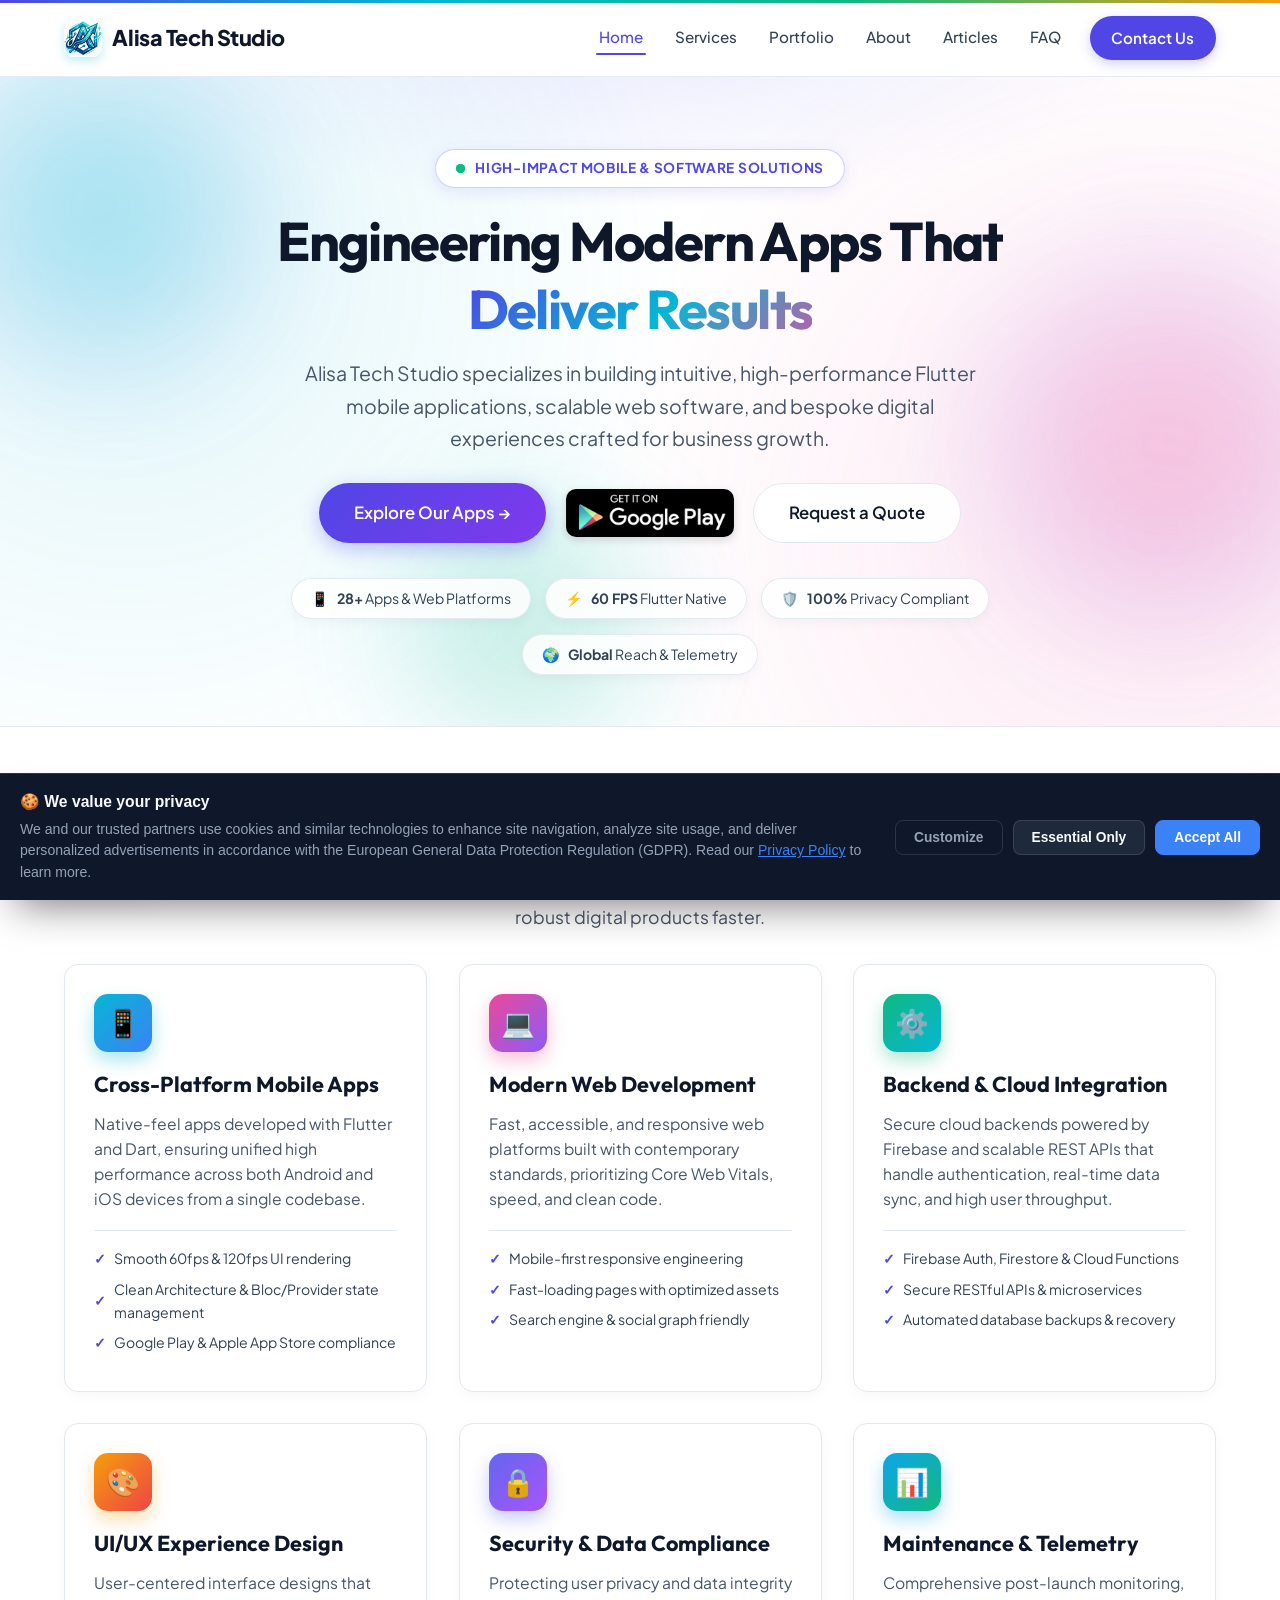
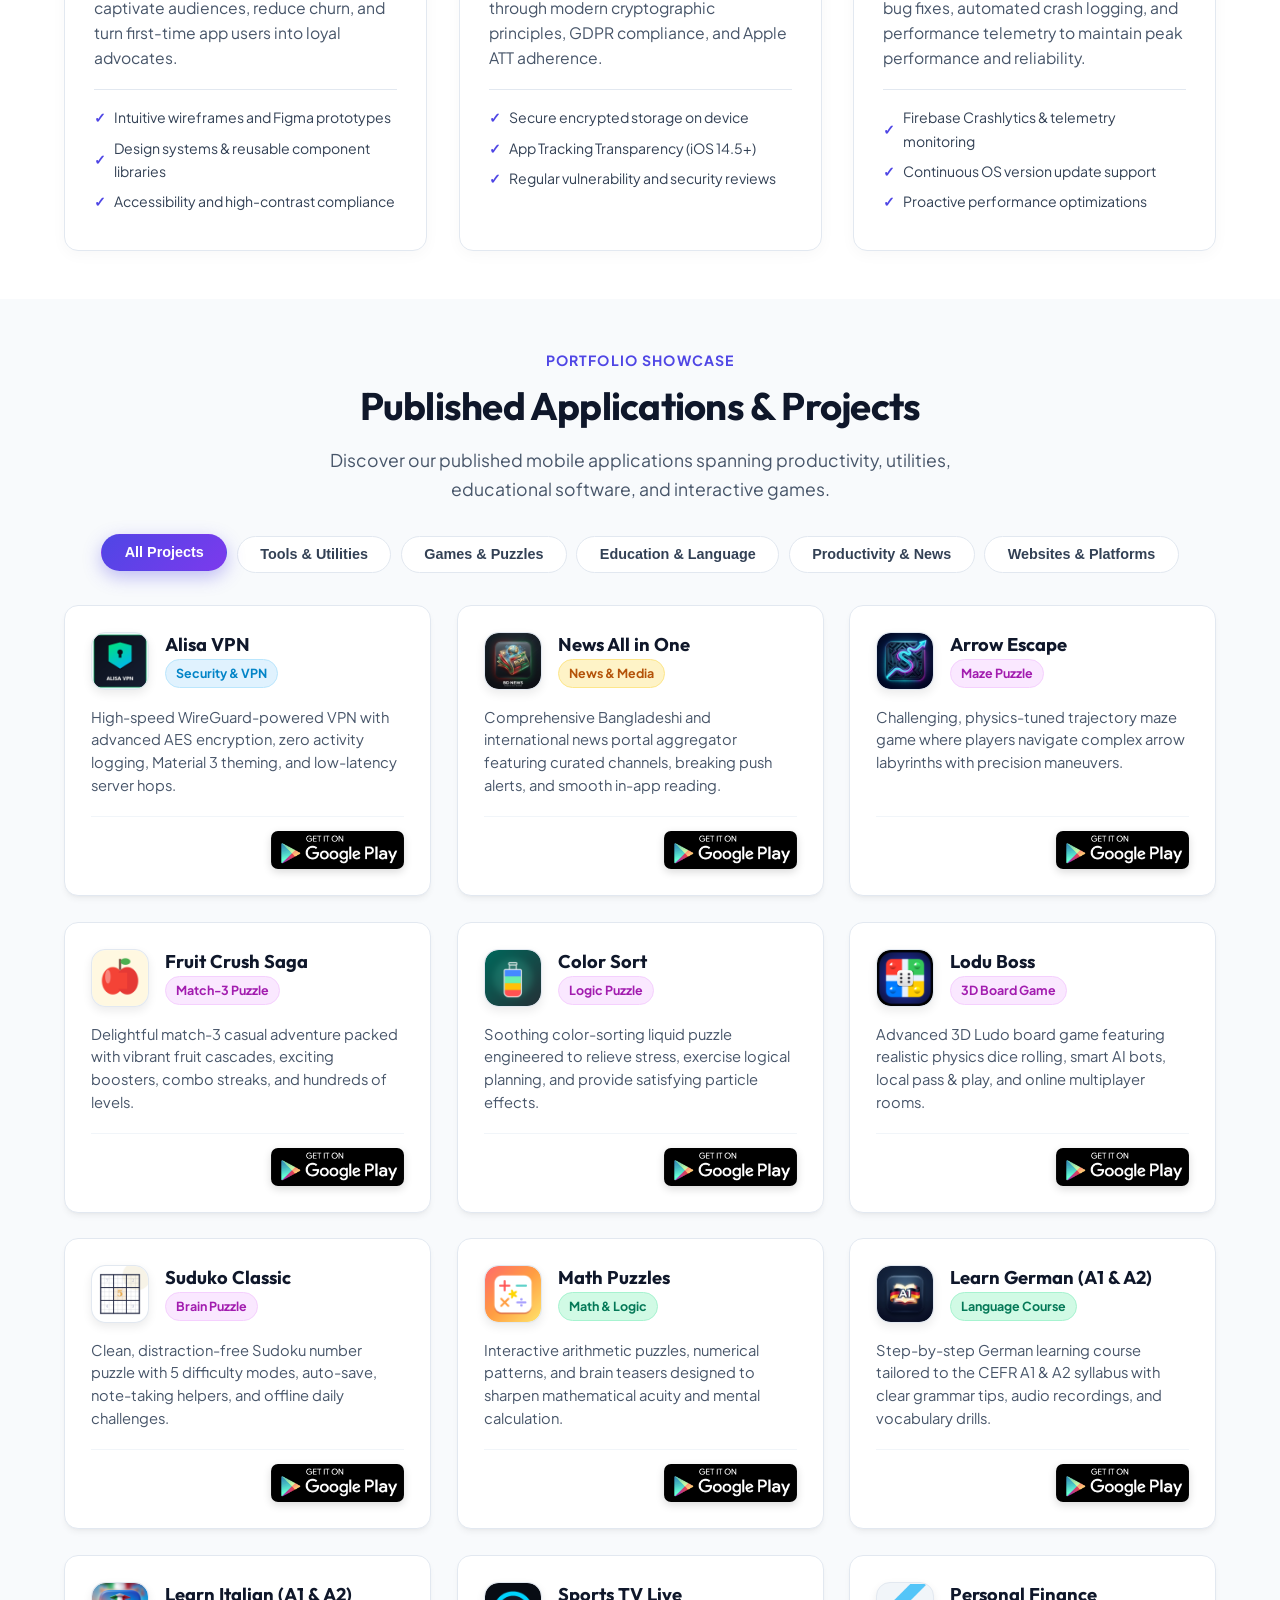
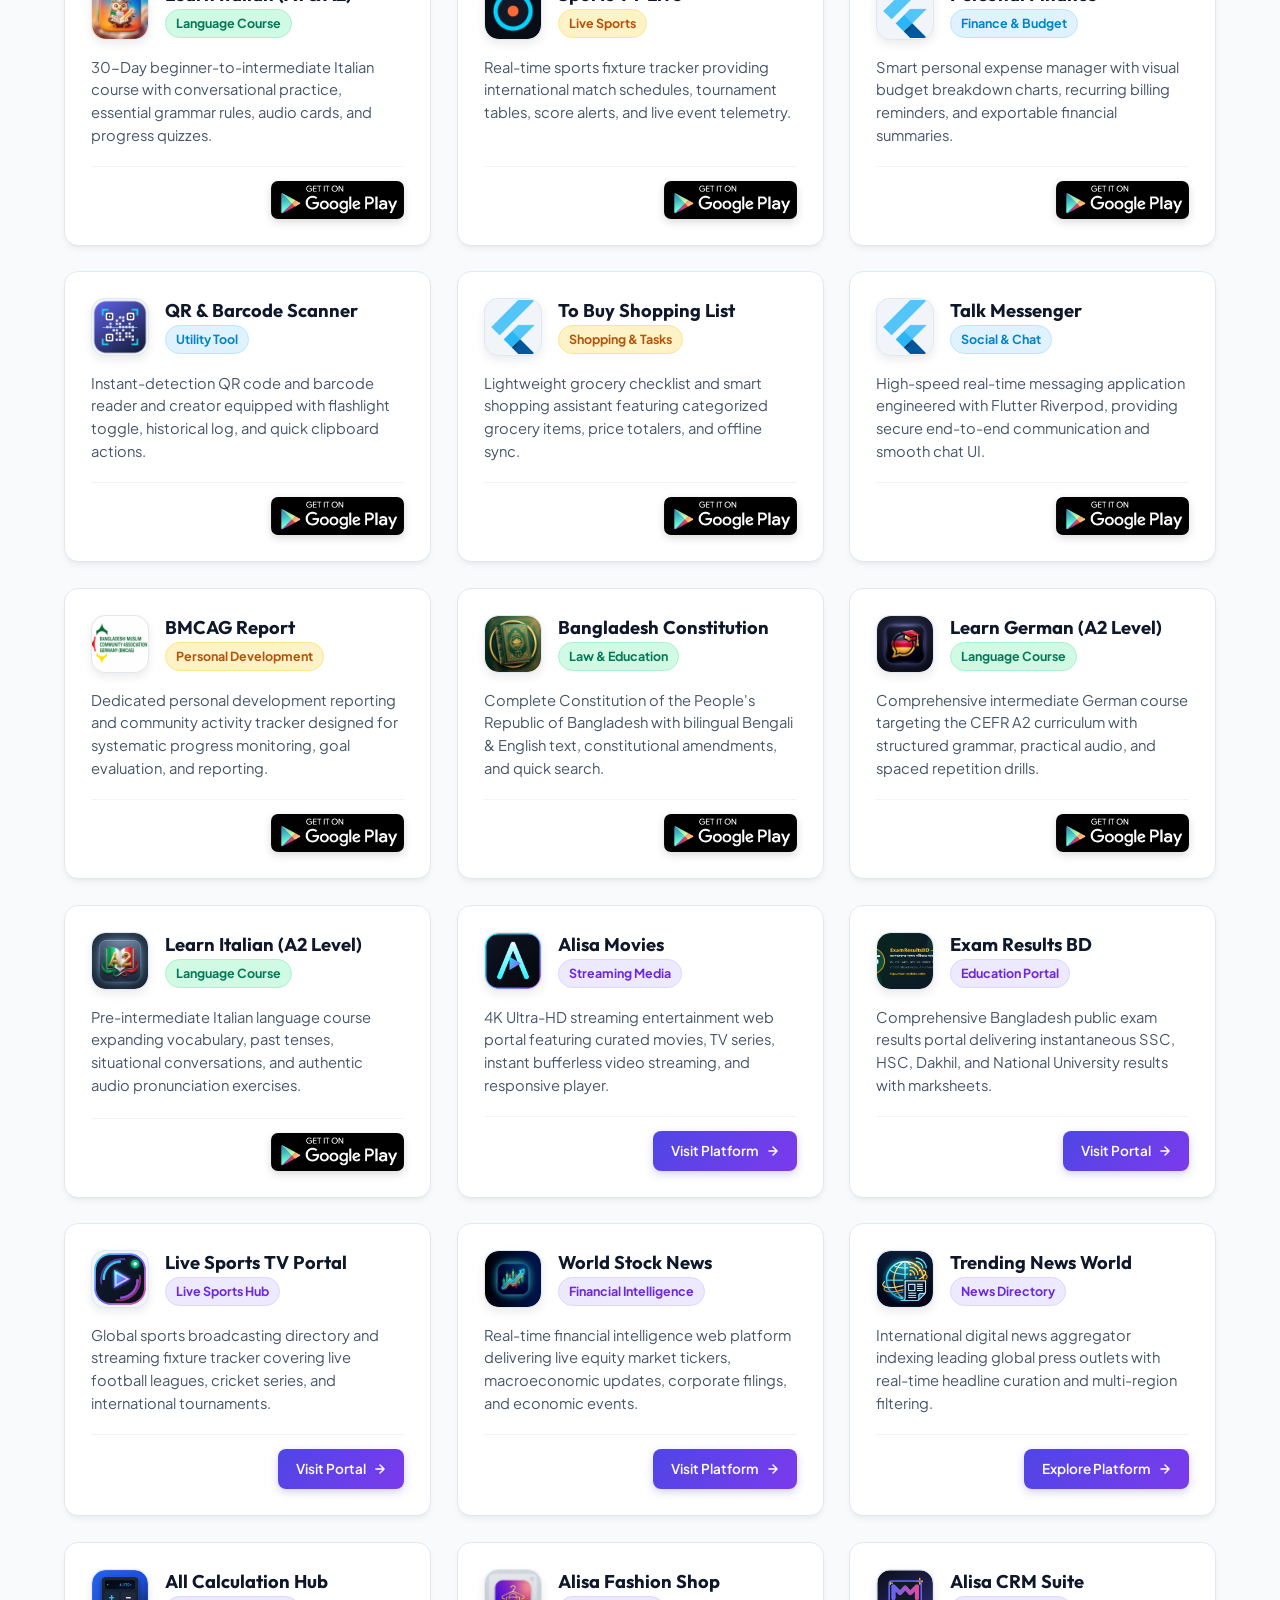
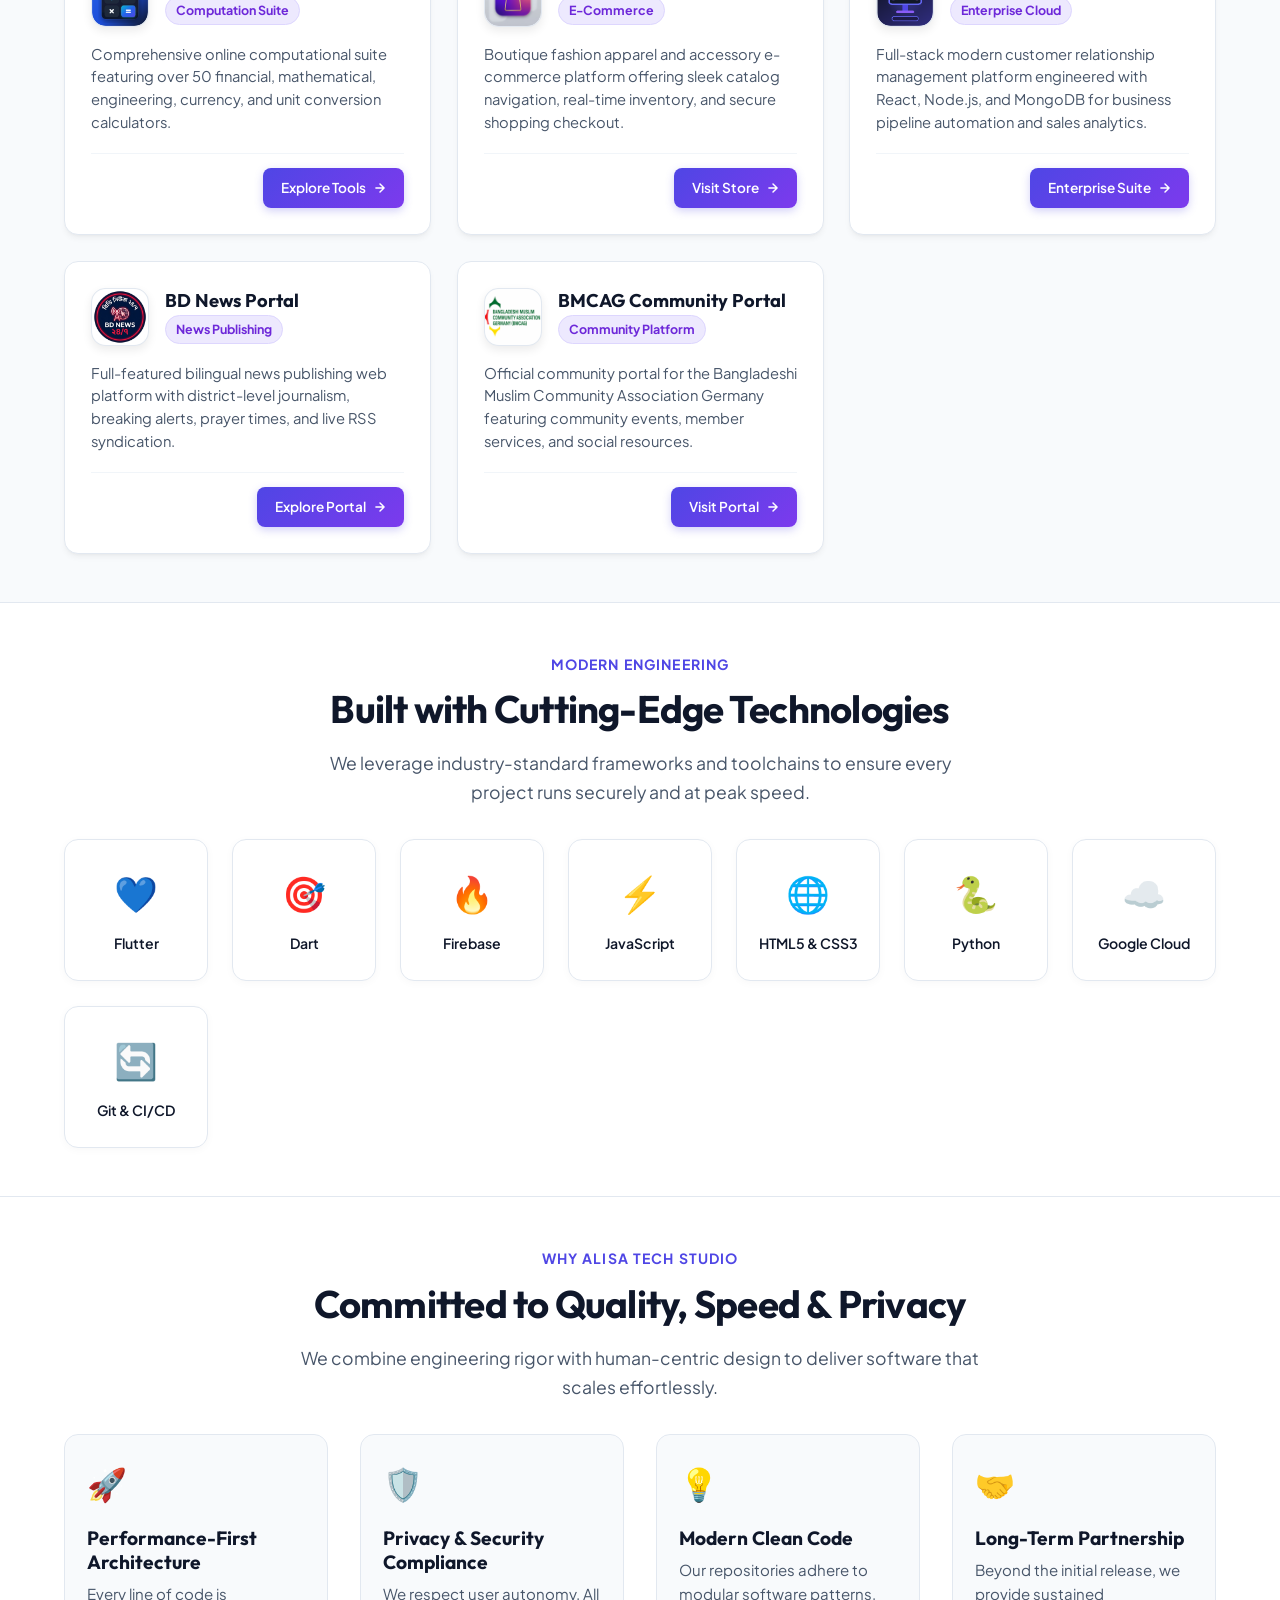
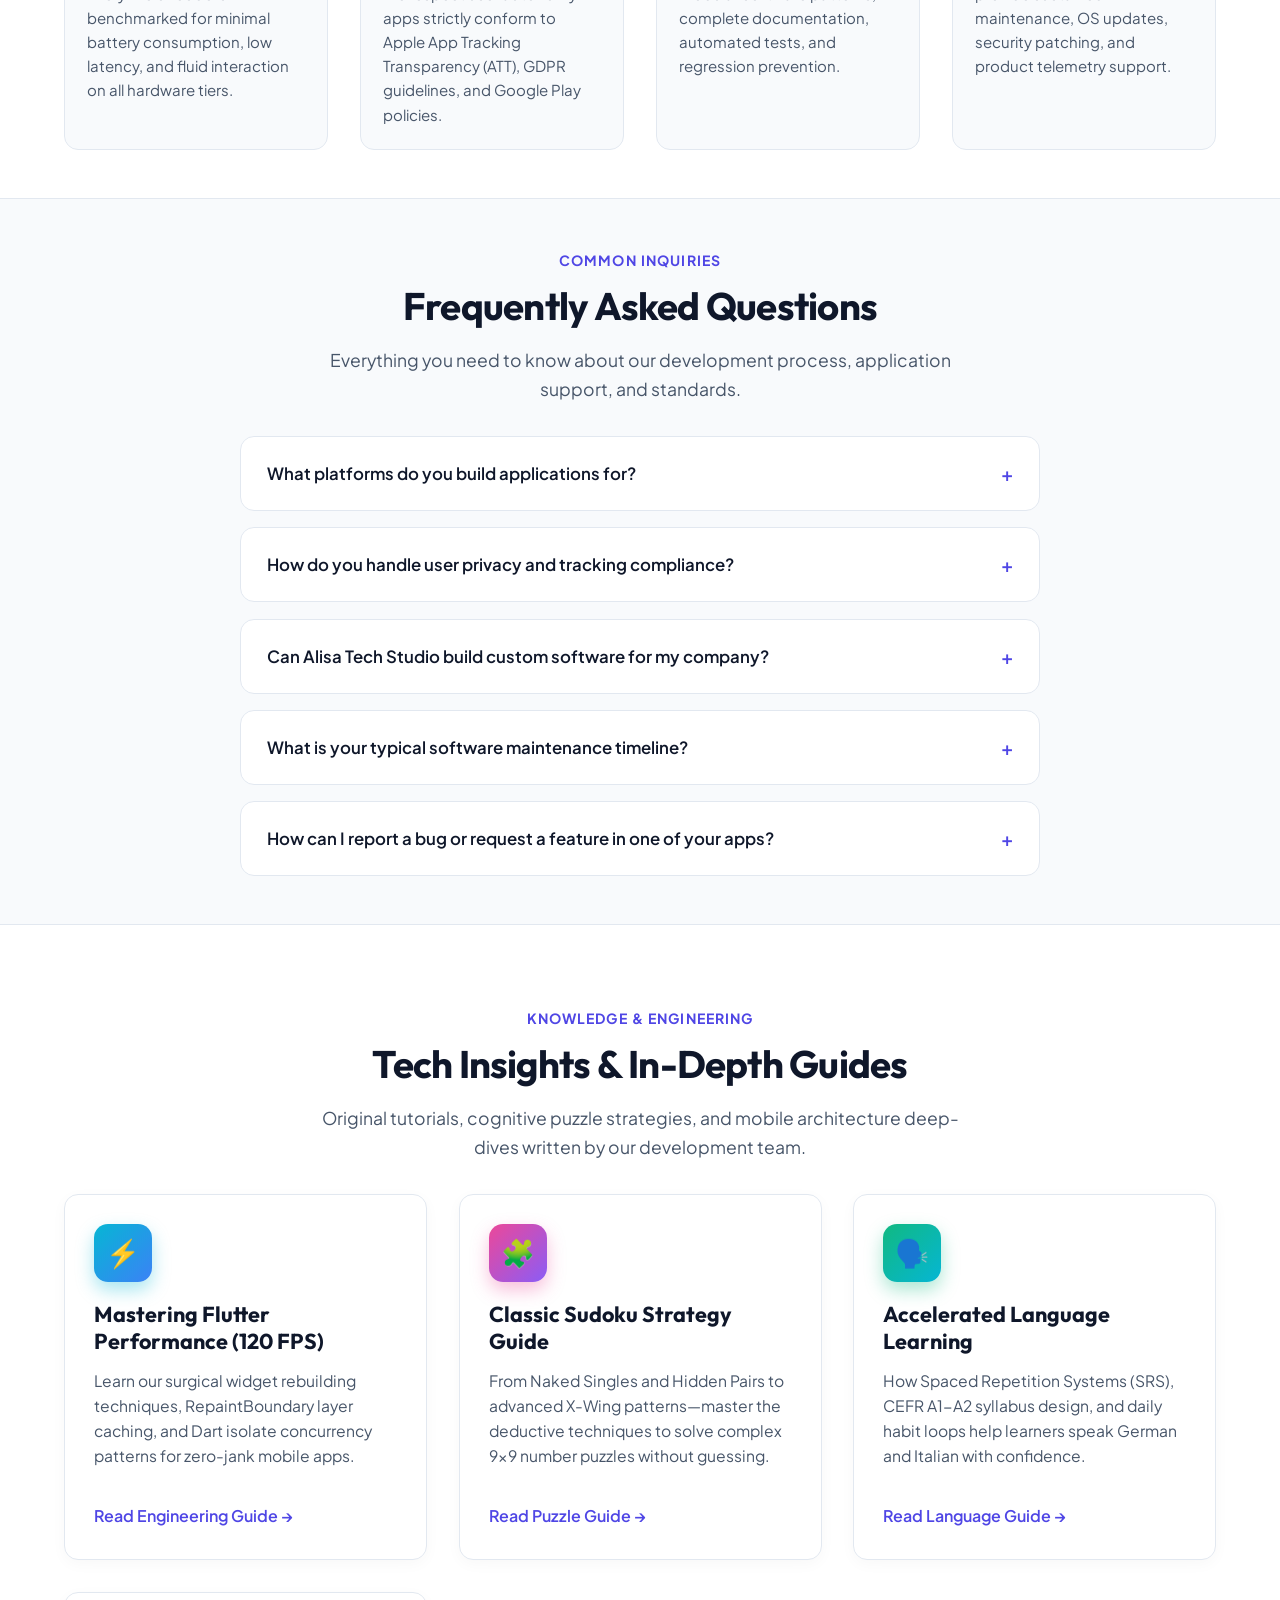
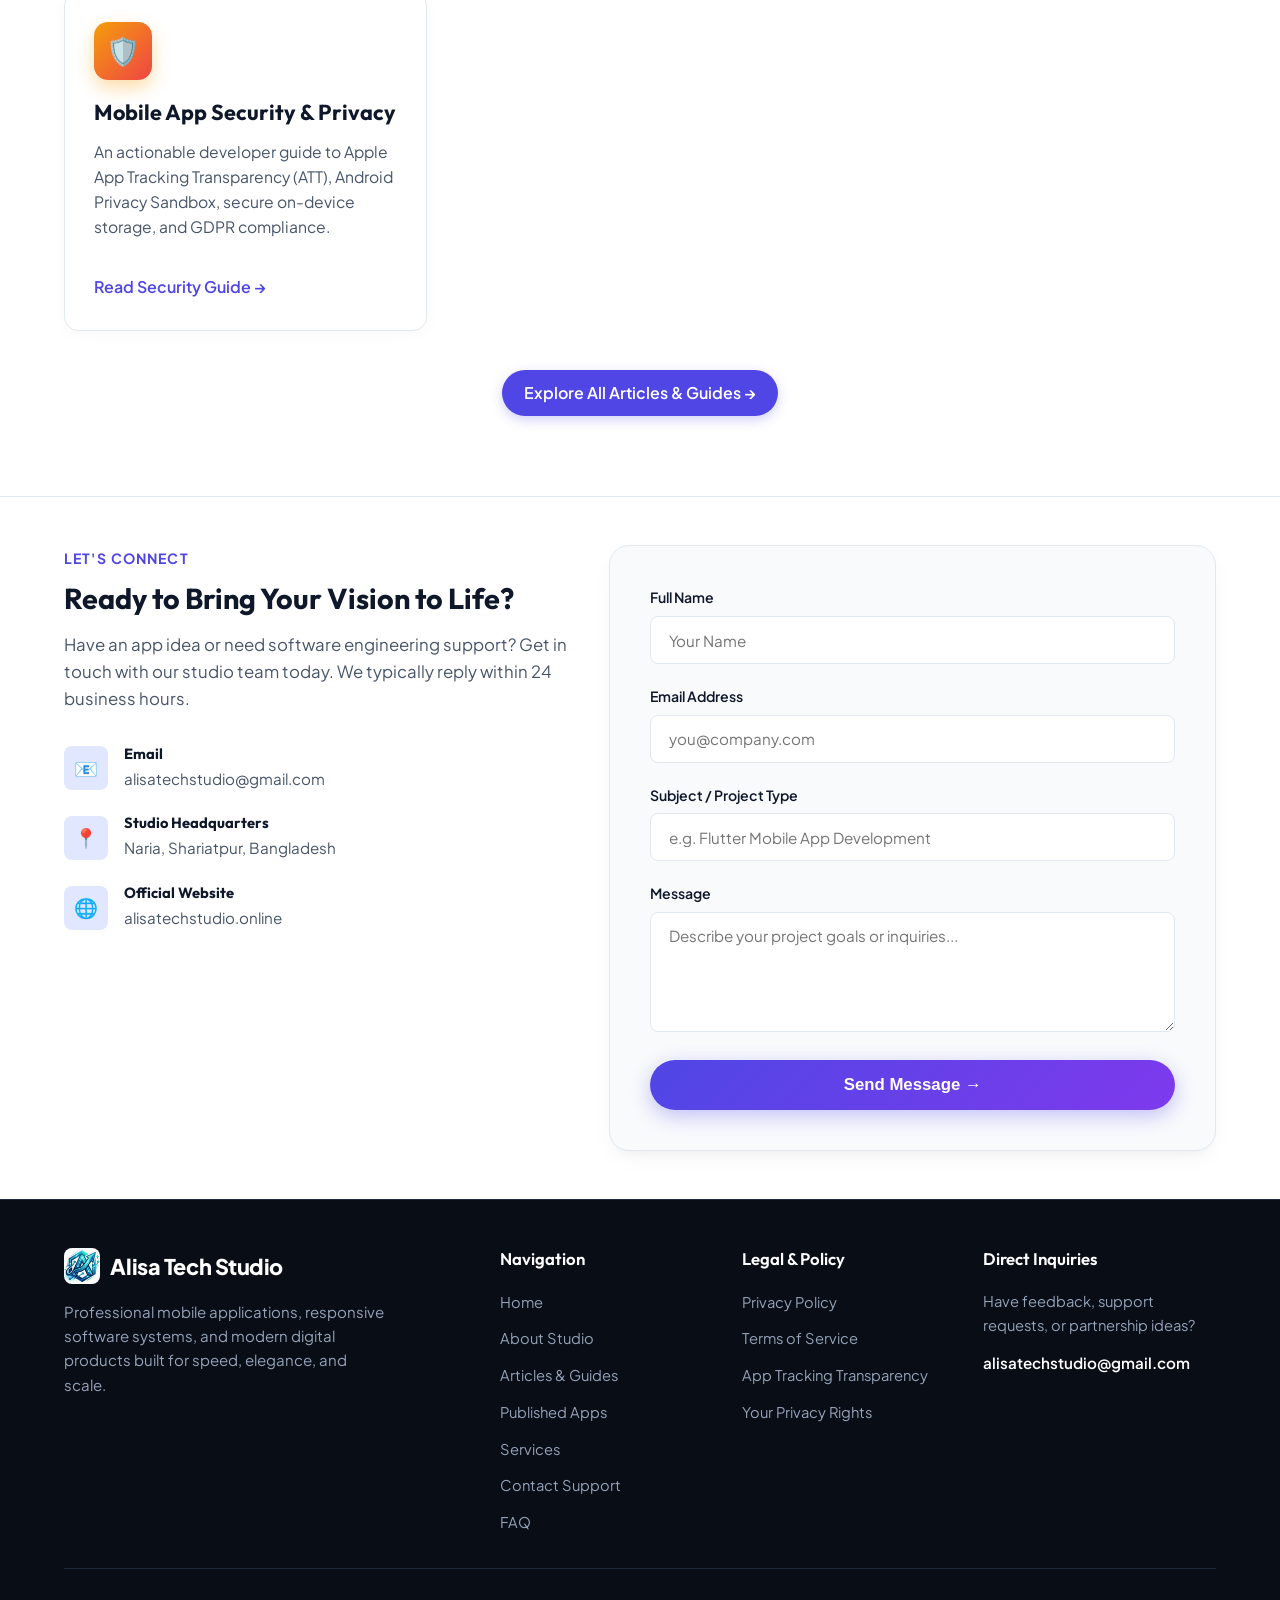
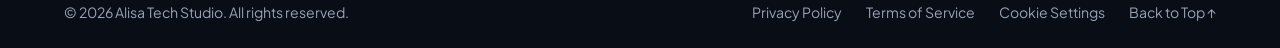
==== commit e7a3a4a8: "fix(nav): correct header navigation order, semantic nav landmark, accessible hamburger, and scrollsp" ====
--- a/index.html
+++ b/index.html
@@ -273,10 +273,10 @@
             position: sticky;
             top: 0;
             z-index: 1000;
-            background: rgba(255, 255, 255, 0.88);
+            background: rgba(255, 255, 255, 0.92);
             backdrop-filter: blur(14px);
             -webkit-backdrop-filter: blur(14px);
-            border-bottom: 1px solid rgba(226, 232, 240, 0.8);
+            border-bottom: 1px solid rgba(226, 232, 240, 0.85);
             transition: all 0.3s ease;
         }
 
@@ -290,11 +290,12 @@
         .logo {
             display: flex;
             align-items: center;
-            gap: 0.6rem;
-            font-size: 1.4rem;
+            gap: 0.65rem;
+            font-size: 1.35rem;
             font-weight: 800;
             color: var(--dark);
             letter-spacing: -0.02em;
+            text-decoration: none;
         }
 
         .logo-icon {
@@ -310,11 +311,16 @@
             box-shadow: 0 4px 10px rgba(79, 70, 229, 0.3);
         }
 
+        .nav-container {
+            display: flex;
+            align-items: center;
+        }
+
         .nav-links {
             display: flex;
             align-items: center;
             list-style: none;
-            gap: 1.8rem;
+            gap: 1.6rem;
         }
 
         .nav-links a {
@@ -323,6 +329,8 @@
             color: var(--dark-muted);
             padding: 0.4rem 0.2rem;
             position: relative;
+            text-decoration: none;
+            transition: color 0.2s ease;
         }
 
         .nav-links a:hover,
@@ -333,25 +341,31 @@
         .nav-links a::after {
             content: '';
             position: absolute;
-            bottom: 0;
+            bottom: -2px;
             left: 0;
             width: 0;
             height: 2px;
             background: var(--primary);
             transition: width 0.25s ease;
-        }
-
-        .nav-links a:hover::after {
+            border-radius: 2px;
+        }
+
+        .nav-links a:hover::after,
+        .nav-links a.active::after {
             width: 100%;
         }
 
         .nav-btn {
             background: var(--primary);
             color: white !important;
-            padding: 0.65rem 1.35rem !important;
+            padding: 0.62rem 1.35rem !important;
             border-radius: var(--radius-full);
             font-weight: 600 !important;
             box-shadow: 0 4px 12px rgba(79, 70, 229, 0.25);
+            transition: all 0.25s ease !important;
+            display: inline-flex;
+            align-items: center;
+            justify-content: center;
         }
 
         .nav-btn:hover {
@@ -368,9 +382,54 @@
             display: none;
             background: none;
             border: none;
-            font-size: 1.6rem;
-            color: var(--dark);
+            width: 42px;
+            height: 42px;
+            padding: 10px 8px;
             cursor: pointer;
+            border-radius: var(--radius-sm);
+            transition: background 0.2s ease;
+        }
+
+        .menu-toggle:hover {
+            background: rgba(0, 0, 0, 0.05);
+        }
+
+        .menu-toggle:focus-visible {
+            outline: 2px solid var(--primary);
+            outline-offset: 2px;
+        }
+
+        .hamburger-icon {
+            display: flex;
+            flex-direction: column;
+            justify-content: space-between;
+            width: 24px;
+            height: 18px;
+        }
+
+        .hamburger-bar {
+            display: block;
+            width: 100%;
+            height: 2.2px;
+            background-color: var(--dark);
+            border-radius: 2px;
+            transition: transform 0.25s ease, opacity 0.2s ease;
+        }
+
+        .menu-toggle[aria-expanded="true"] .hamburger-bar:nth-child(1) {
+            transform: translateY(8px) rotate(45deg);
+        }
+
+        .menu-toggle[aria-expanded="true"] .hamburger-bar:nth-child(2) {
+            opacity: 0;
+        }
+
+        .menu-toggle[aria-expanded="true"] .hamburger-bar:nth-child(3) {
+            transform: translateY(-8px) rotate(-45deg);
+        }
+
+        section[id] {
+            scroll-margin-top: 86px;
         }
 
         /* --- Hero Section & Animated Glow Atmosphere --- */
@@ -1398,25 +1457,46 @@
             }
         }
 
-        @media (max-width: 768px) {
-            .nav-links {
+        @media (max-width: 880px) {
+            .menu-toggle {
+                display: flex;
+                align-items: center;
+                justify-content: center;
+            }
+
+            .nav-container {
                 display: none;
                 position: absolute;
                 top: 76px;
                 left: 0;
                 right: 0;
-                background: white;
+                background: rgba(255, 255, 255, 0.98);
+                backdrop-filter: blur(16px);
+                -webkit-backdrop-filter: blur(16px);
+                border-bottom: 1px solid var(--card-border);
+                box-shadow: 0 16px 30px rgba(0, 0, 0, 0.08);
+                padding: 1.5rem 2rem;
+            }
+
+            .nav-container.active {
+                display: block;
+            }
+
+            .nav-links {
                 flex-direction: column;
-                padding: 1.5rem 2rem;
-                box-shadow: 0 10px 20px rgba(0, 0, 0, 0.1);
-                border-bottom: 1px solid var(--card-border);
-            }
-
-            .nav-links.active {
-                display: flex;
-            }
-
-            .menu-toggle {
+                align-items: stretch;
+                gap: 1rem;
+            }
+
+            .nav-links a {
+                padding: 0.6rem 0.4rem;
+                font-size: 1.05rem;
+                font-weight: 600;
+            }
+
+            .nav-links .nav-btn {
+                text-align: center;
+                margin-top: 0.5rem;
                 display: block;
             }
 
@@ -1578,32 +1658,38 @@
 </head>
 
 <body>
+    <!-- Skip Link for Keyboard Accessibility (Placed first for instant accessibility) -->
+    <a href="#main-content" class="skip-link">Skip to main content</a>
+
     <div class="top-accent-bar" aria-hidden="true"></div>
 
     <!-- Header & Navigation -->
-    <header class="site-header">
+    <header class="site-header" id="siteHeader">
         <div class="container nav-wrapper">
-            <a href="/" class="logo">
+            <a href="#home" class="logo" aria-label="Alisa Tech Studio Homepage">
                 <img src="assets/icons/site-icon.png" alt="Alisa Tech Studio Logo" width="38" height="38" style="border-radius: 9px; object-fit: contain; box-shadow: 0 4px 10px rgba(6, 182, 212, 0.25);">
                 <span>Alisa Tech Studio</span>
             </a>
-            <button class="menu-toggle" id="menuToggle" aria-label="Toggle Navigation">☰</button>
-            <ul class="nav-links" id="navLinks">
-                <li><a href="#home">Home</a></li>
-                <li><a href="about.html">About</a></li>
-                <li><a href="articles.html">Articles</a></li>
-                <li><a href="#apps">Apps</a></li>
-                <li><a href="#services">Services</a></li>
-                <li><a href="#faq">FAQ</a></li>
-                <li><a href="privacy_policy.html">Privacy</a></li>
-                <li><a href="terms.html">Terms</a></li>
-                <li><a href="contact.html" class="nav-btn">Contact Us</a></li>
-            </ul>
+            <button class="menu-toggle" id="menuToggle" aria-label="Toggle Navigation Menu" aria-expanded="false" aria-controls="mainNav">
+                <span class="hamburger-icon" aria-hidden="true">
+                    <span class="hamburger-bar"></span>
+                    <span class="hamburger-bar"></span>
+                    <span class="hamburger-bar"></span>
+                </span>
+            </button>
+            <nav class="nav-container" id="mainNav" aria-label="Primary Navigation">
+                <ul class="nav-links" id="navLinks">
+                    <li><a href="#home" class="nav-item active">Home</a></li>
+                    <li><a href="#services" class="nav-item">Services</a></li>
+                    <li><a href="#apps" class="nav-item">Portfolio</a></li>
+                    <li><a href="#about" class="nav-item">About</a></li>
+                    <li><a href="#articles" class="nav-item">Articles</a></li>
+                    <li><a href="#faq" class="nav-item">FAQ</a></li>
+                    <li><a href="#contact" class="nav-item nav-btn">Contact Us</a></li>
+                </ul>
+            </nav>
         </div>
     </header>
-
-    <!-- Skip Link for Keyboard Accessibility -->
-    <a href="#main-content" class="skip-link">Skip to main content</a>
 
     <!-- Main Content Landmark -->
     <main id="main-content">
@@ -2718,19 +2804,83 @@
 
     <!-- Interactive Scripts -->
     <script>
-        // Mobile Navigation Toggle
+        // Mobile Navigation Toggle with Accessibility & Outside-Click Handling
         const menuToggle = document.getElementById('menuToggle');
+        const mainNav = document.getElementById('mainNav');
         const navLinks = document.getElementById('navLinks');
-        menuToggle.addEventListener('click', () => {
-            navLinks.classList.toggle('active');
+
+        function setNavOpen(isOpen) {
+            menuToggle.setAttribute('aria-expanded', isOpen ? 'true' : 'false');
+            if (isOpen) {
+                mainNav.classList.add('active');
+            } else {
+                mainNav.classList.remove('active');
+            }
+        }
+
+        menuToggle.addEventListener('click', (e) => {
+            e.stopPropagation();
+            const isOpen = menuToggle.getAttribute('aria-expanded') === 'true';
+            setNavOpen(!isOpen);
         });
 
-        // Close mobile nav when clicking link
+        // Close mobile nav when clicking any link
         navLinks.querySelectorAll('a').forEach(link => {
             link.addEventListener('click', () => {
-                navLinks.classList.remove('active');
+                setNavOpen(false);
             });
         });
+
+        // Close mobile nav when clicking outside the header
+        document.addEventListener('click', (e) => {
+            const header = document.getElementById('siteHeader');
+            if (header && !header.contains(e.target)) {
+                setNavOpen(false);
+            }
+        });
+
+        // Close mobile nav on Escape key press
+        document.addEventListener('keydown', (e) => {
+            if (e.key === 'Escape' && menuToggle.getAttribute('aria-expanded') === 'true') {
+                setNavOpen(false);
+                menuToggle.focus();
+            }
+        });
+
+        // ScrollSpy: highlight active nav item based on current viewport scroll position
+        const spySections = document.querySelectorAll('section[id]');
+        const navItems = document.querySelectorAll('.nav-links a[href^="#"]');
+
+        function updateActiveNav() {
+            const scrollY = window.pageYOffset || document.documentElement.scrollTop;
+            const headerOffset = 100;
+
+            let currentId = '';
+            spySections.forEach(sec => {
+                const secTop = sec.offsetTop - headerOffset;
+                const secHeight = sec.offsetHeight;
+                if (scrollY >= secTop && scrollY < secTop + secHeight) {
+                    currentId = sec.getAttribute('id');
+                }
+            });
+
+            if (!currentId && scrollY < 250) {
+                currentId = 'home';
+            }
+
+            if (currentId) {
+                navItems.forEach(item => {
+                    if (item.getAttribute('href') === `#${currentId}`) {
+                        item.classList.add('active');
+                    } else {
+                        item.classList.remove('active');
+                    }
+                });
+            }
+        }
+
+        window.addEventListener('scroll', updateActiveNav, { passive: true });
+        window.addEventListener('load', updateActiveNav);
 
         // FAQ Accordion
         document.querySelectorAll('.faq-item').forEach(item => {
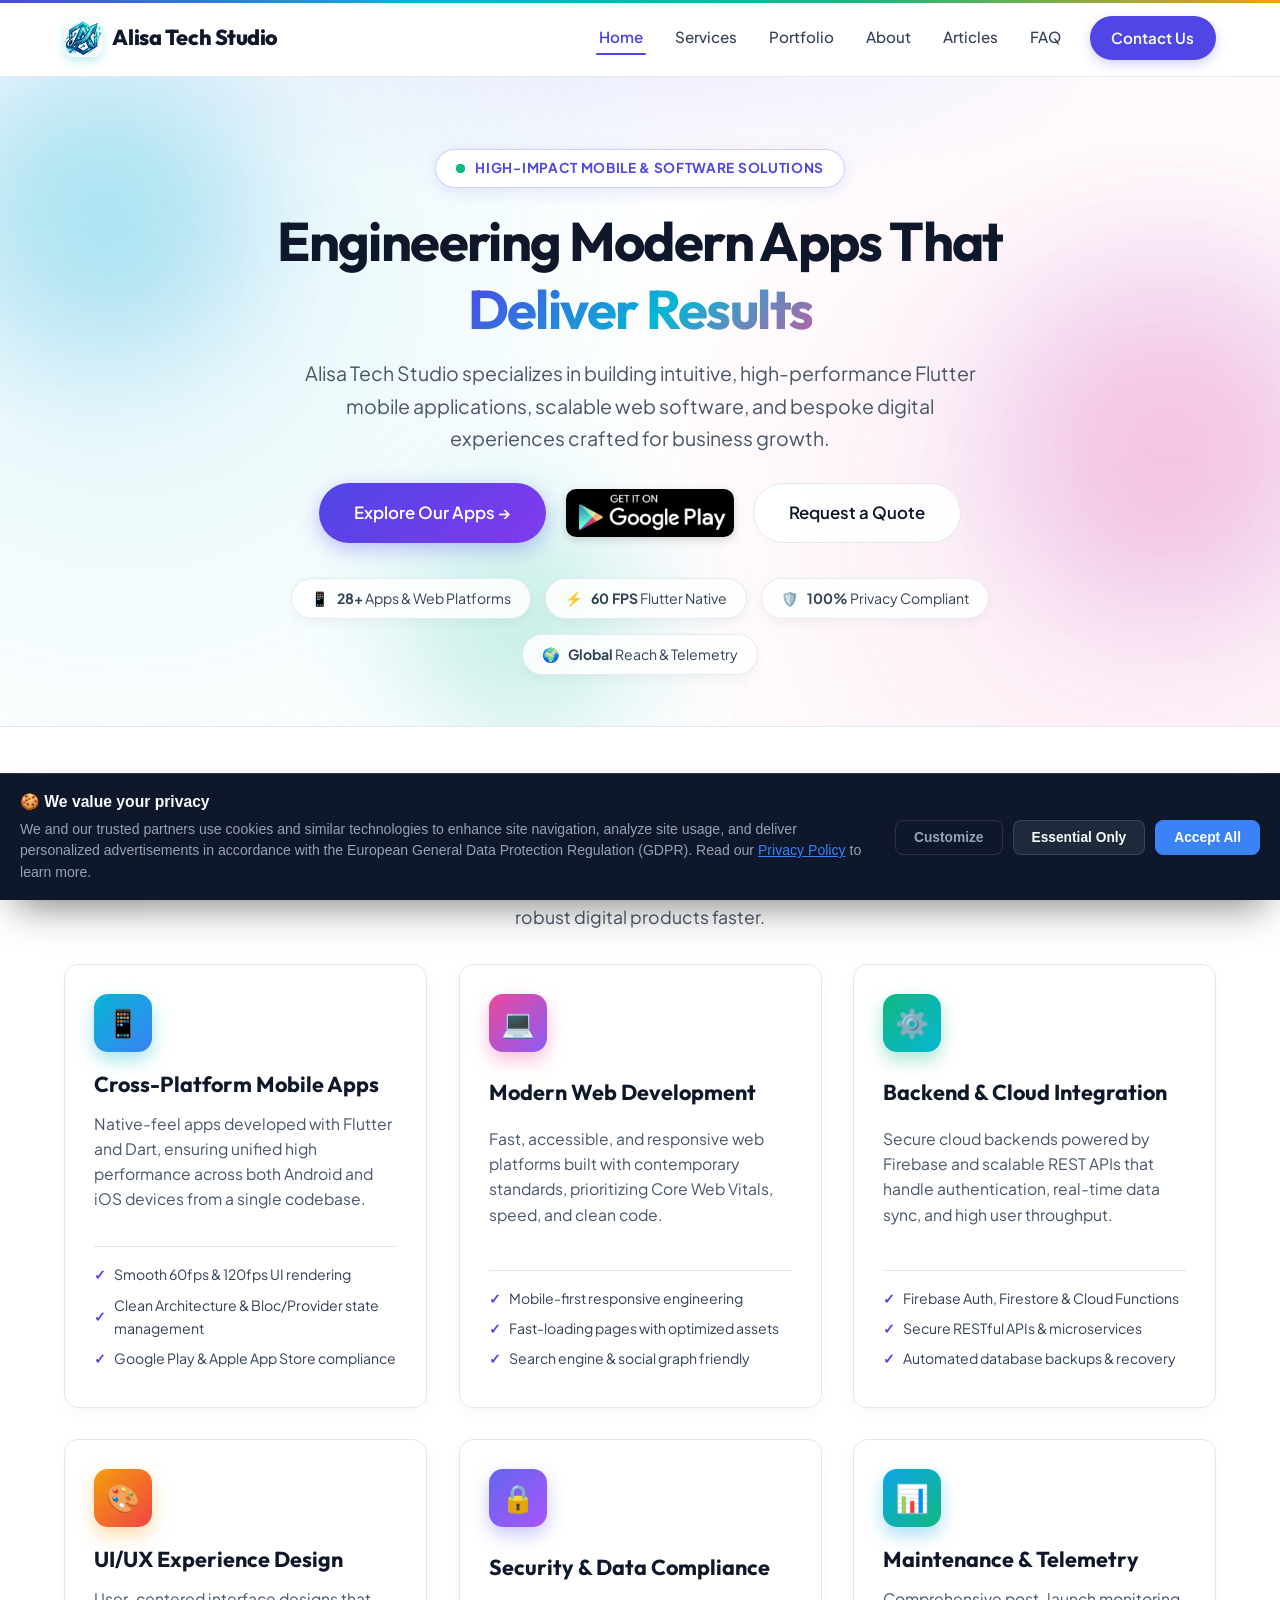
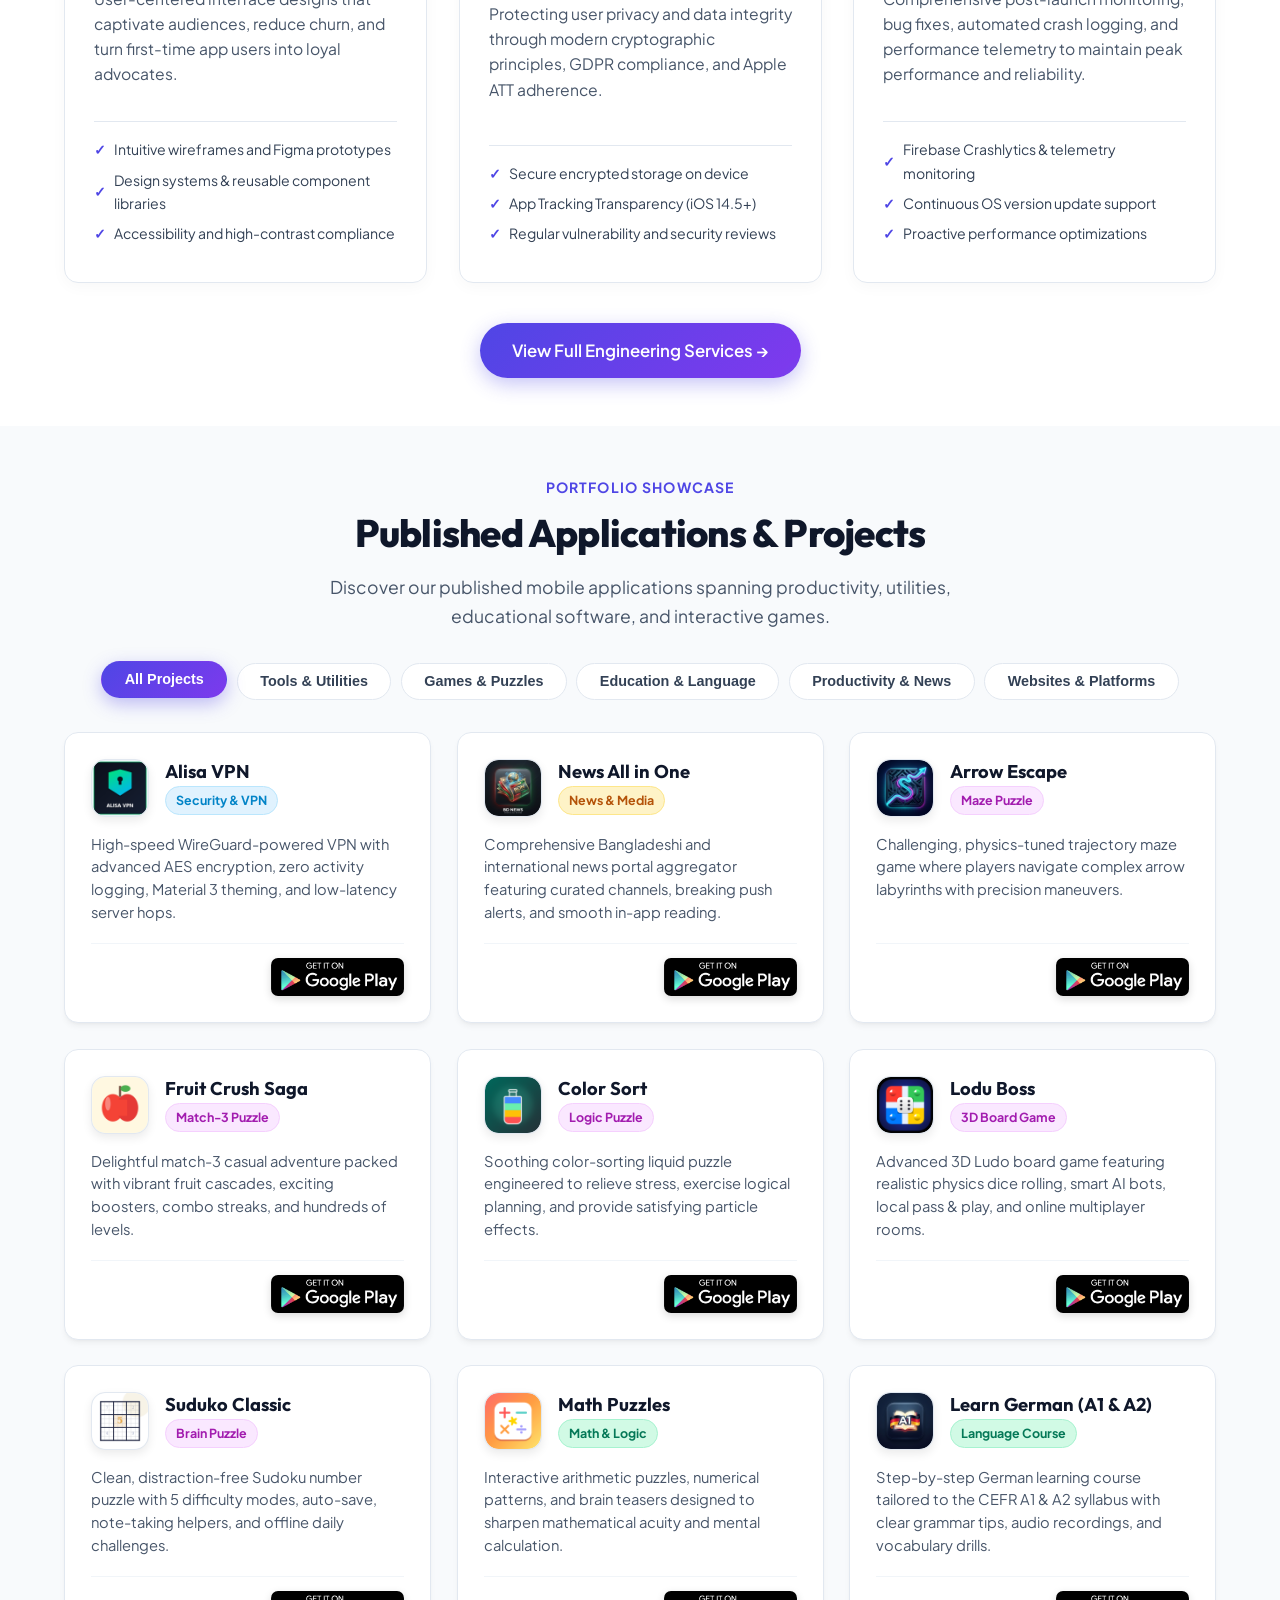
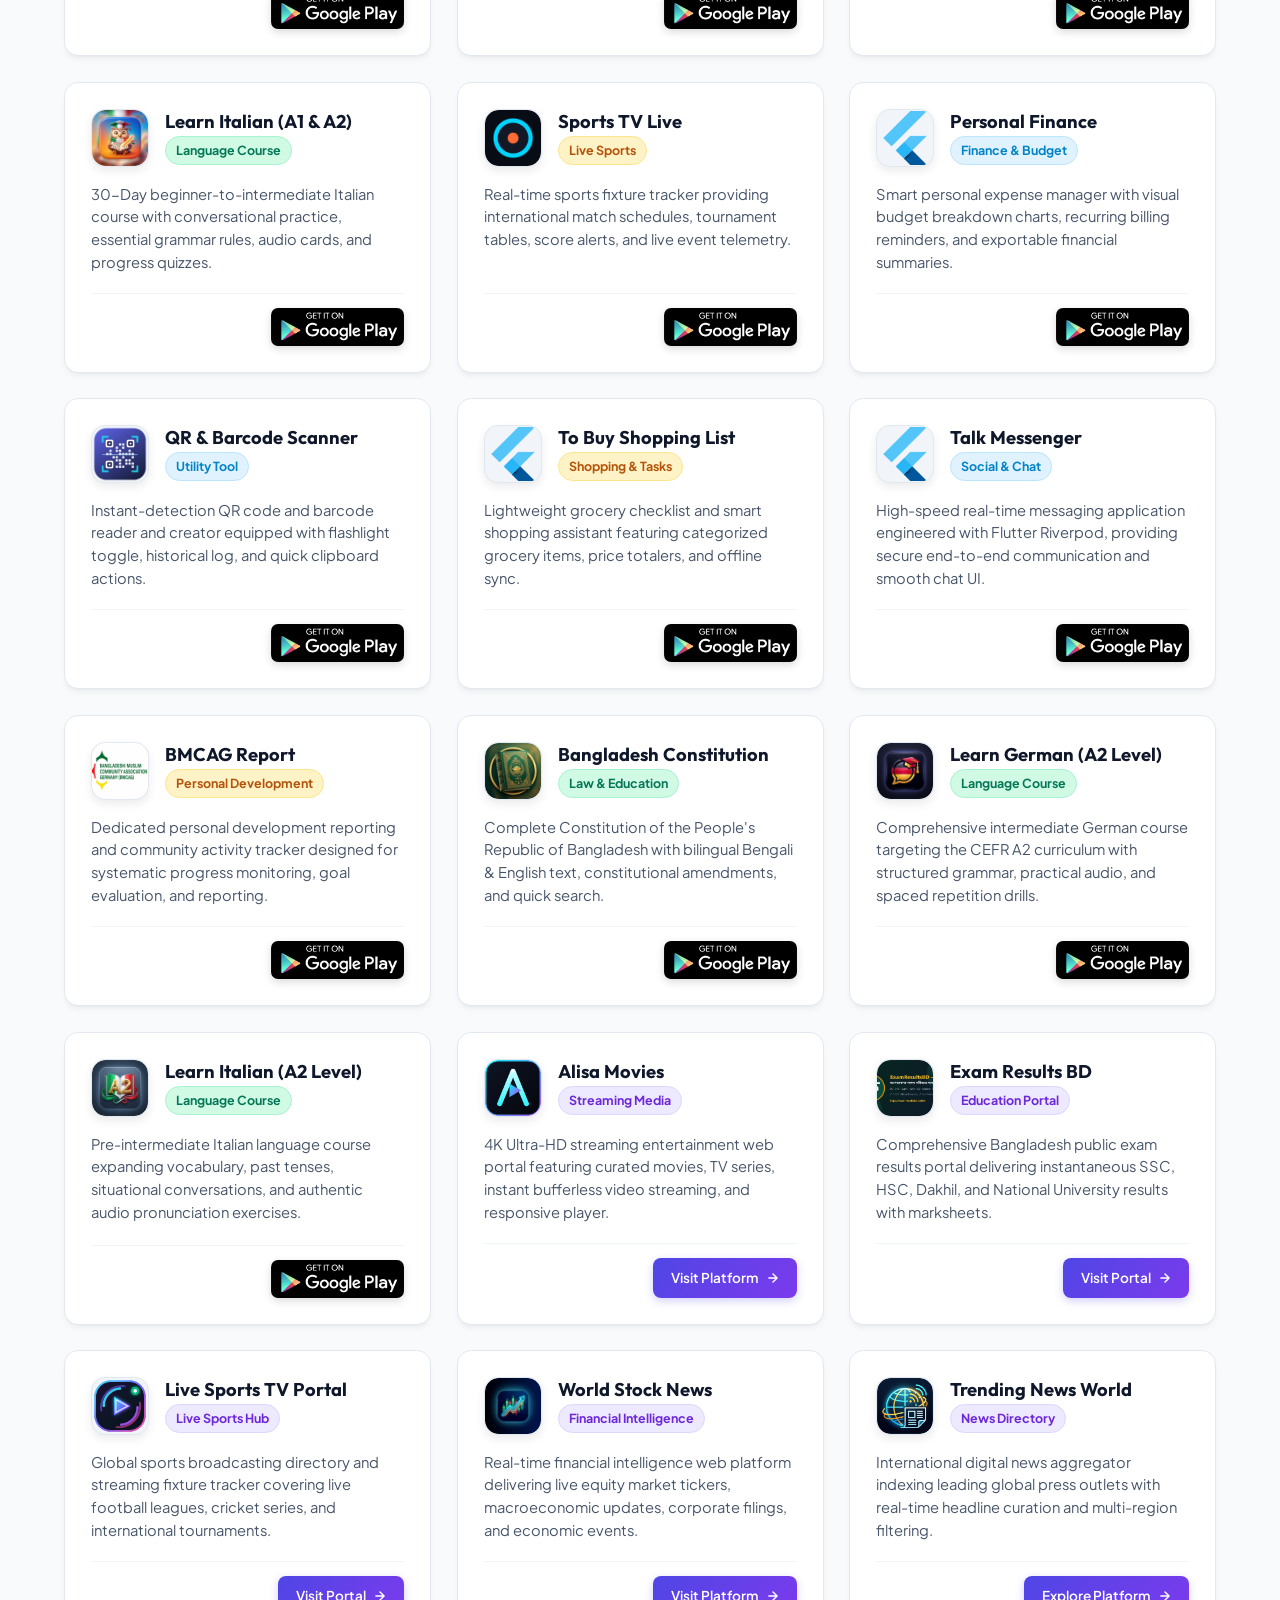
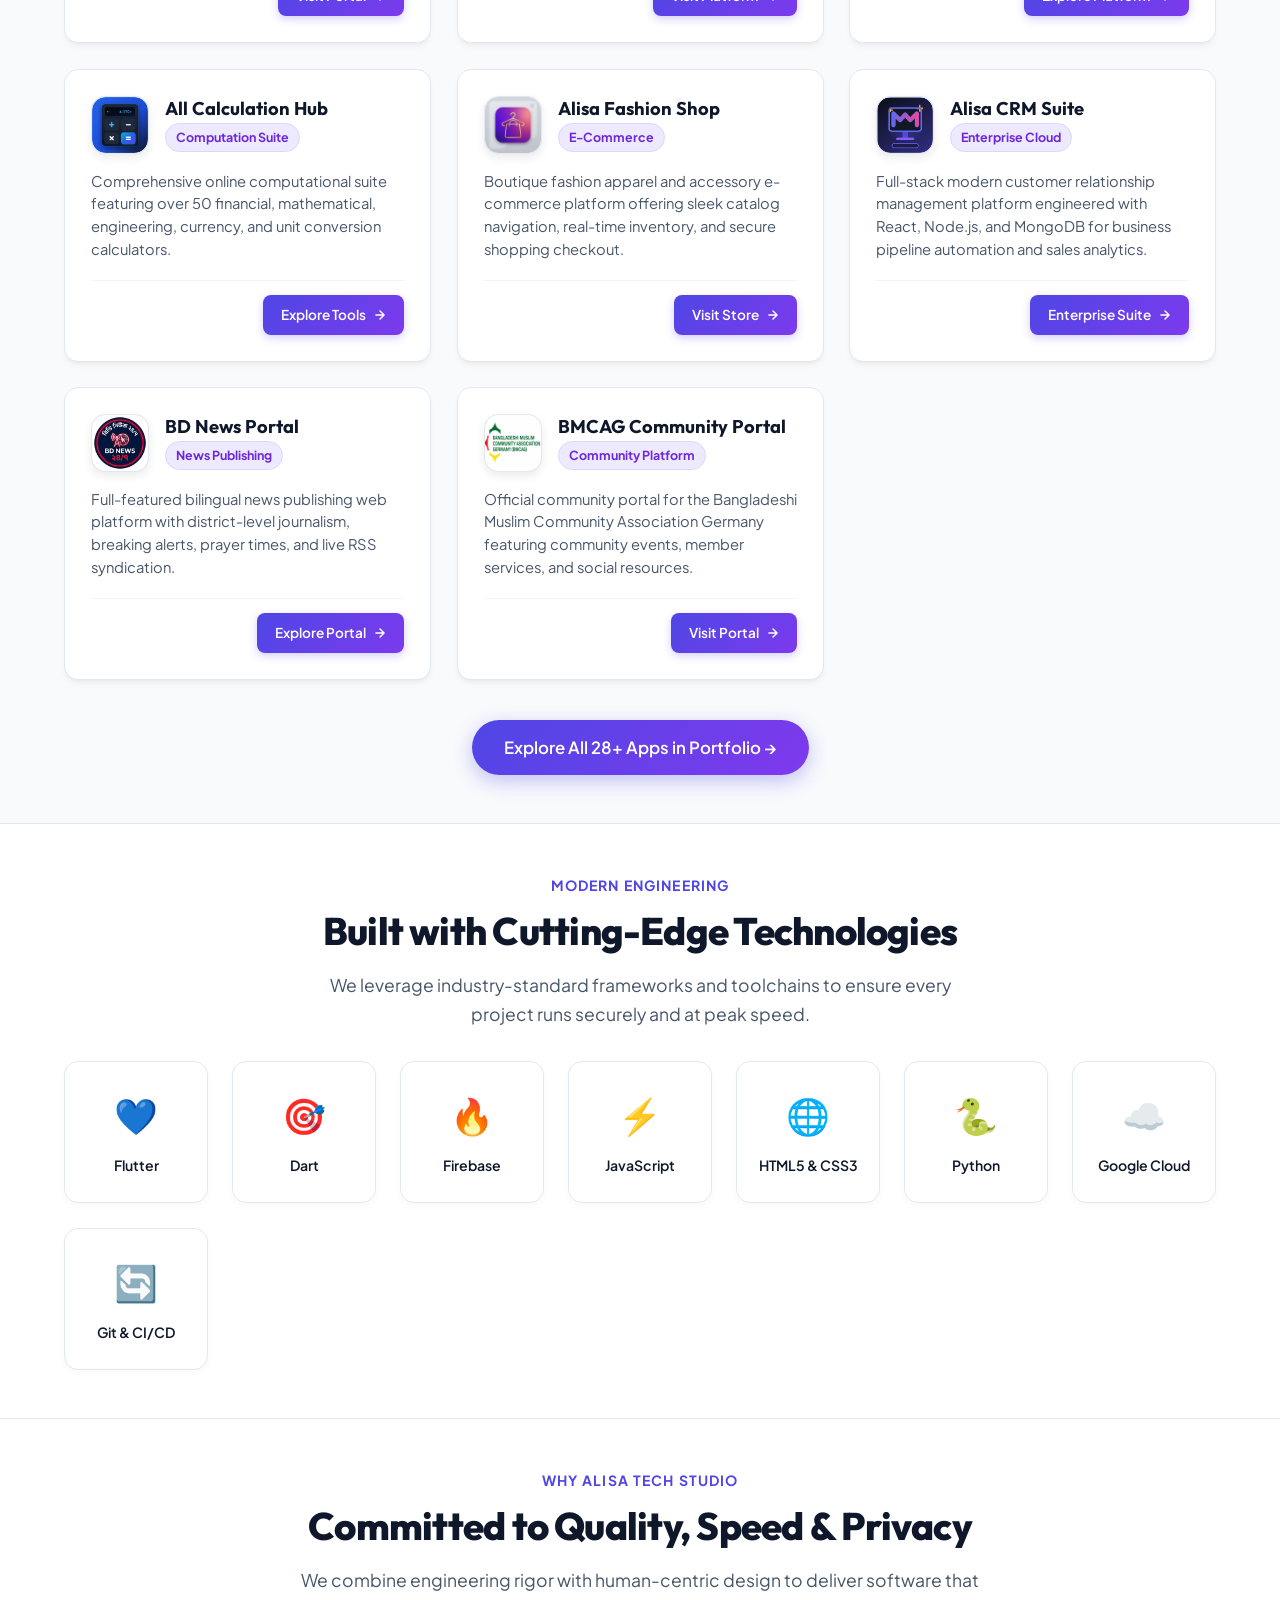
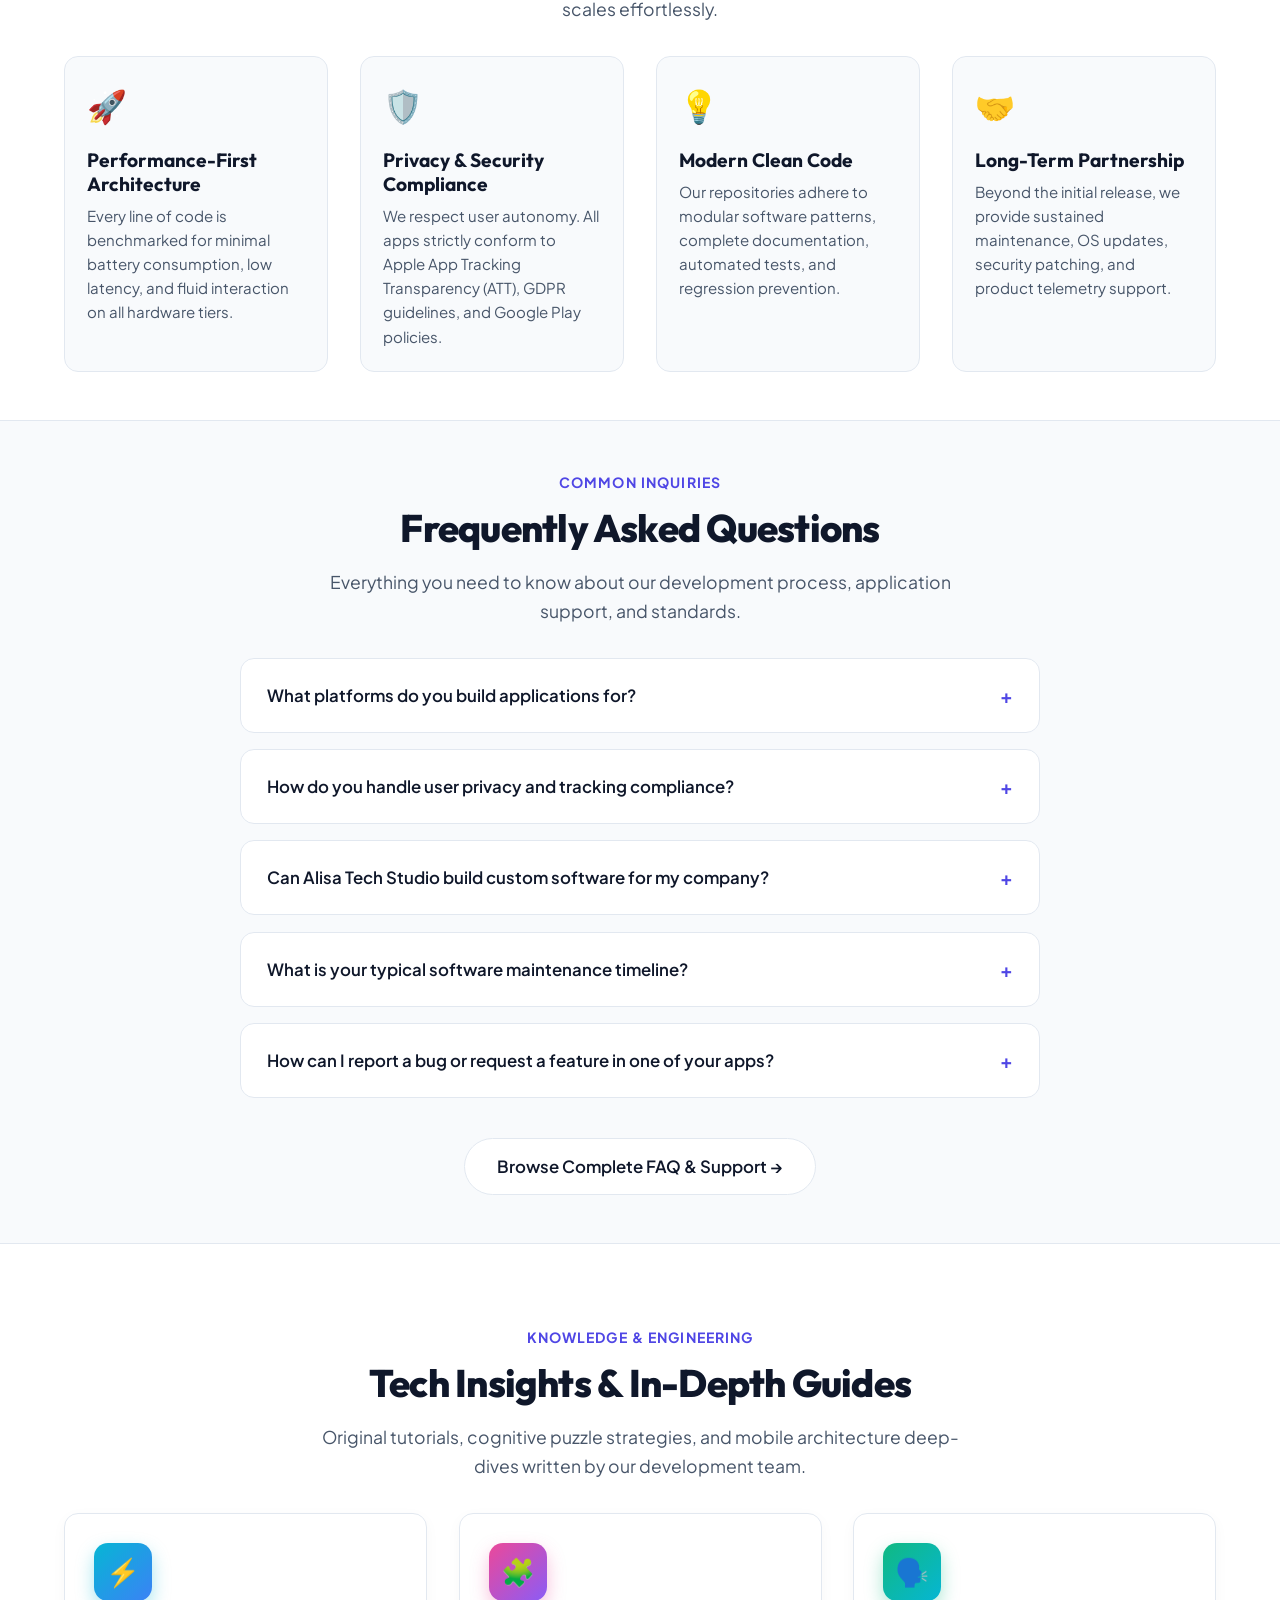
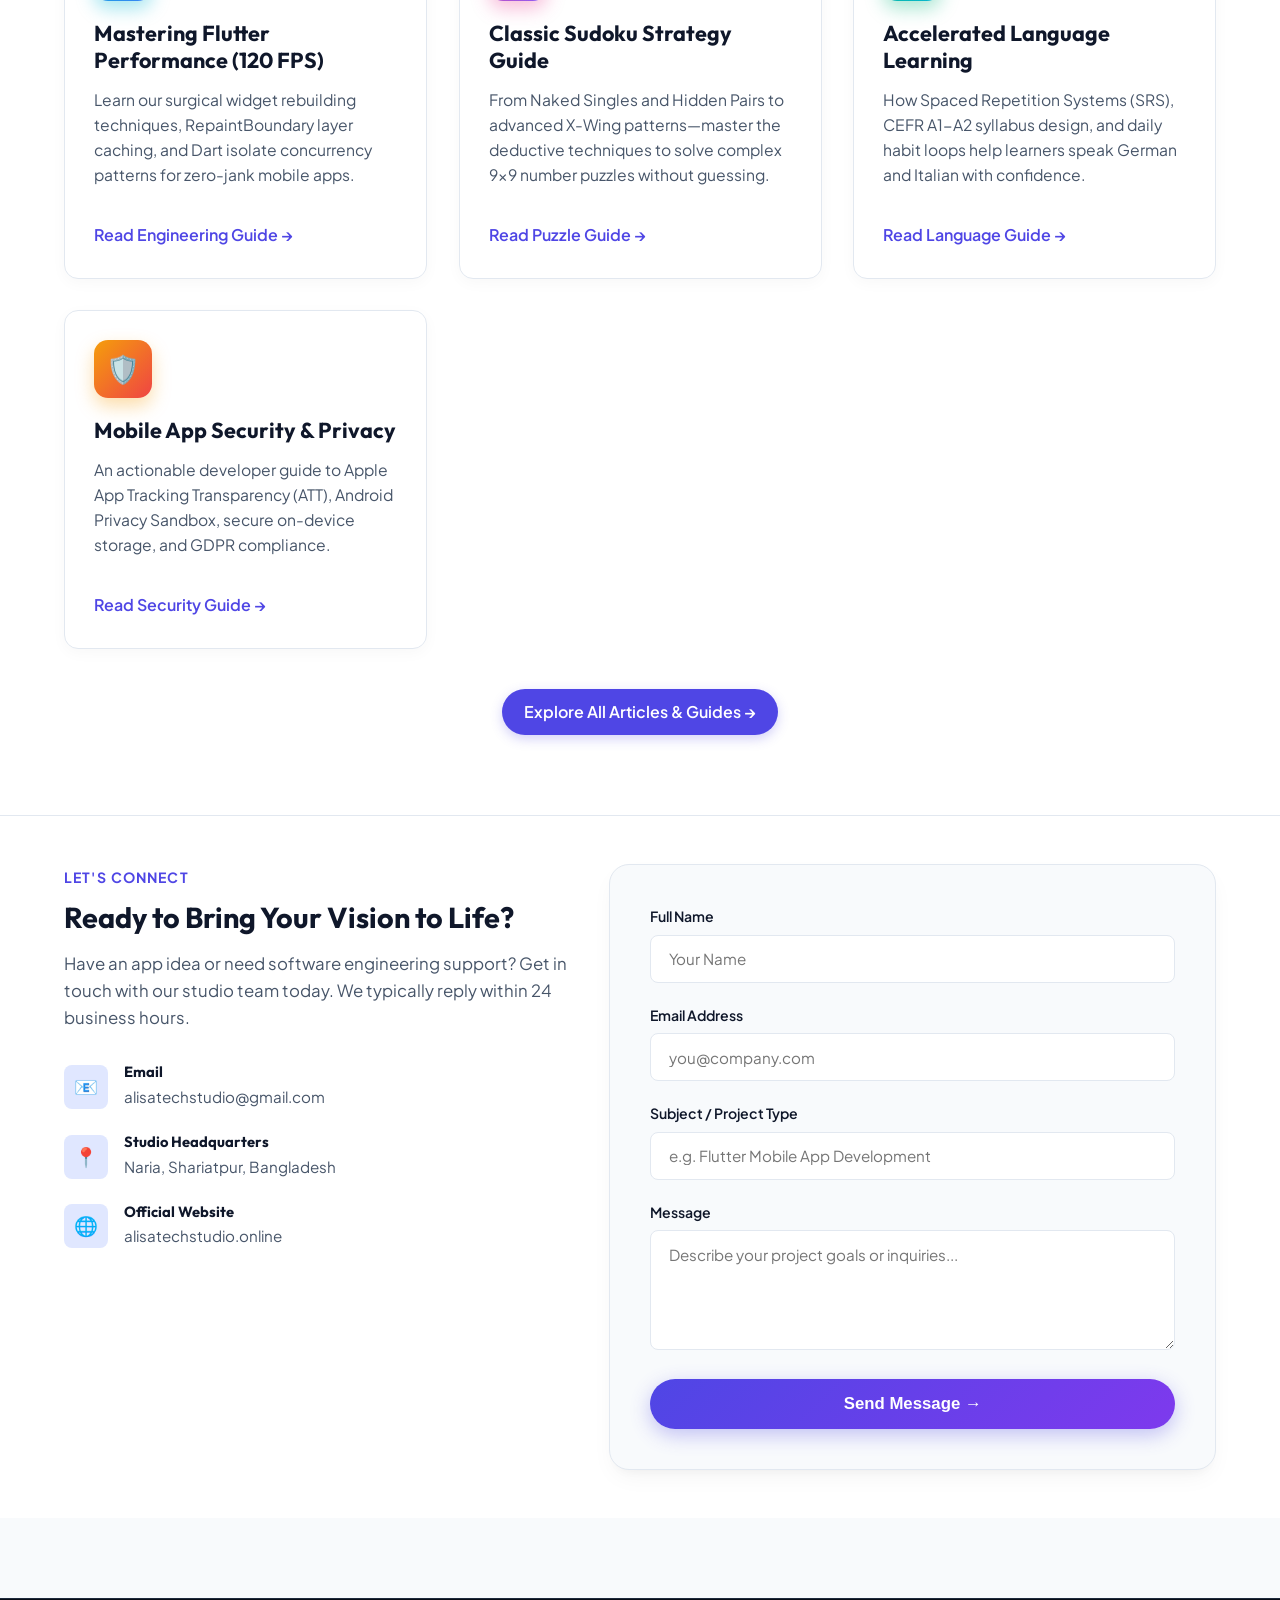
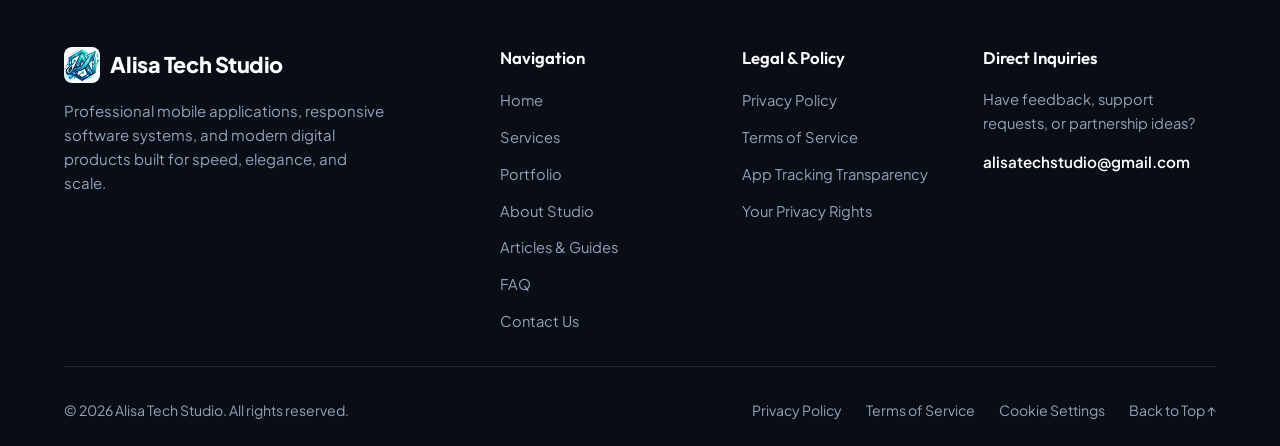
==== commit 7d120524: "Convert website to true multi-page architecture with unified common header, services, portfolio, and" ====
--- a/index.html
+++ b/index.html
@@ -128,6 +128,7 @@
     <link rel="preconnect" href="https://fonts.googleapis.com">
     <link rel="preconnect" href="https://fonts.gstatic.com" crossorigin>
     <link rel="stylesheet" href="https://fonts.googleapis.com/css2?family=Outfit:wght@400;500;600;700;800&family=Plus+Jakarta+Sans:wght@400;500;600;700&display=optional">
+    <link rel="stylesheet" href="css/common.css">
 
     <!-- Google AdSense (Lazy-loaded on user interaction for peak performance & 100 Best Practices) -->
     <script>
@@ -1665,9 +1666,9 @@
 
     <!-- Header & Navigation -->
     <header class="site-header" id="siteHeader">
-        <div class="container nav-wrapper">
-            <a href="#home" class="logo" aria-label="Alisa Tech Studio Homepage">
-                <img src="assets/icons/site-icon.png" alt="Alisa Tech Studio Logo" width="38" height="38" style="border-radius: 9px; object-fit: contain; box-shadow: 0 4px 10px rgba(6, 182, 212, 0.25);">
+        <div class="nav-container-wrapper">
+            <a href="index.html" class="site-logo" aria-label="Alisa Tech Studio Homepage">
+                <img src="assets/icons/site-icon.png" alt="Alisa Tech Studio Logo" width="38" height="38">
                 <span>Alisa Tech Studio</span>
             </a>
             <button class="menu-toggle" id="menuToggle" aria-label="Toggle Navigation Menu" aria-expanded="false" aria-controls="mainNav">
@@ -1677,15 +1678,15 @@
                     <span class="hamburger-bar"></span>
                 </span>
             </button>
-            <nav class="nav-container" id="mainNav" aria-label="Primary Navigation">
+            <nav class="main-nav" id="mainNav" aria-label="Primary Navigation">
                 <ul class="nav-links" id="navLinks">
-                    <li><a href="#home" class="nav-item active">Home</a></li>
-                    <li><a href="#services" class="nav-item">Services</a></li>
-                    <li><a href="#apps" class="nav-item">Portfolio</a></li>
-                    <li><a href="#about" class="nav-item">About</a></li>
-                    <li><a href="#articles" class="nav-item">Articles</a></li>
-                    <li><a href="#faq" class="nav-item">FAQ</a></li>
-                    <li><a href="#contact" class="nav-item nav-btn">Contact Us</a></li>
+                    <li><a href="index.html" class="nav-item active" data-nav="home">Home</a></li>
+                    <li><a href="services.html" class="nav-item" data-nav="services">Services</a></li>
+                    <li><a href="portfolio.html" class="nav-item" data-nav="portfolio">Portfolio</a></li>
+                    <li><a href="about.html" class="nav-item" data-nav="about">About</a></li>
+                    <li><a href="articles.html" class="nav-item" data-nav="articles">Articles</a></li>
+                    <li><a href="faq.html" class="nav-item" data-nav="faq">FAQ</a></li>
+                    <li><a href="contact.html" class="nav-item nav-btn" data-nav="contact">Contact Us</a></li>
                 </ul>
             </nav>
         </div>
@@ -1822,6 +1823,10 @@
                     </ul>
                 </div>
             </div>
+
+            <div style="text-align: center; margin-top: 2.5rem;">
+                <a href="services.html" class="btn-primary" style="padding: 0.85rem 2rem; border-radius: var(--radius-full); font-weight: 600; display: inline-flex;">View Full Engineering Services &rarr;</a>
+            </div>
         </div>
     </section>
 
@@ -2443,6 +2448,10 @@
                     </div>
                 </div>
             </div>
+
+            <div style="text-align: center; margin-top: 2.5rem;">
+                <a href="portfolio.html" class="btn-primary" style="padding: 0.85rem 2rem; border-radius: var(--radius-full); font-weight: 600; display: inline-flex;">Explore All 28+ Apps in Portfolio &rarr;</a>
+            </div>
         </div>
     </section>
 
@@ -2609,6 +2618,10 @@
                     </div>
                 </div>
             </div>
+
+            <div style="text-align: center; margin-top: 2.5rem;">
+                <a href="faq.html" class="btn-secondary" style="padding: 0.85rem 2rem; border-radius: var(--radius-full); font-weight: 600; display: inline-flex;">Browse Complete FAQ &amp; Support &rarr;</a>
+            </div>
         </div>
     </section>
 
@@ -2761,13 +2774,13 @@
                 <div>
                     <h4 class="footer-title">Navigation</h4>
                     <ul class="footer-links">
-                        <li><a href="#home">Home</a></li>
+                        <li><a href="index.html">Home</a></li>
+                        <li><a href="services.html">Services</a></li>
+                        <li><a href="portfolio.html">Portfolio</a></li>
                         <li><a href="about.html">About Studio</a></li>
                         <li><a href="articles.html">Articles &amp; Guides</a></li>
-                        <li><a href="#apps">Published Apps</a></li>
-                        <li><a href="#services">Services</a></li>
-                        <li><a href="contact.html">Contact Support</a></li>
-                        <li><a href="#faq">FAQ</a></li>
+                        <li><a href="faq.html">FAQ</a></li>
+                        <li><a href="contact.html">Contact Us</a></li>
                     </ul>
                 </div>
 
@@ -2802,86 +2815,11 @@
         </div>
     </footer>
 
-    <!-- Interactive Scripts -->
+    <!-- Common Header & Multi-Page Navigation Component -->
+    <script src="js/site-header.js"></script>
+
+    <!-- Interactive Page Scripts -->
     <script>
-        // Mobile Navigation Toggle with Accessibility & Outside-Click Handling
-        const menuToggle = document.getElementById('menuToggle');
-        const mainNav = document.getElementById('mainNav');
-        const navLinks = document.getElementById('navLinks');
-
-        function setNavOpen(isOpen) {
-            menuToggle.setAttribute('aria-expanded', isOpen ? 'true' : 'false');
-            if (isOpen) {
-                mainNav.classList.add('active');
-            } else {
-                mainNav.classList.remove('active');
-            }
-        }
-
-        menuToggle.addEventListener('click', (e) => {
-            e.stopPropagation();
-            const isOpen = menuToggle.getAttribute('aria-expanded') === 'true';
-            setNavOpen(!isOpen);
-        });
-
-        // Close mobile nav when clicking any link
-        navLinks.querySelectorAll('a').forEach(link => {
-            link.addEventListener('click', () => {
-                setNavOpen(false);
-            });
-        });
-
-        // Close mobile nav when clicking outside the header
-        document.addEventListener('click', (e) => {
-            const header = document.getElementById('siteHeader');
-            if (header && !header.contains(e.target)) {
-                setNavOpen(false);
-            }
-        });
-
-        // Close mobile nav on Escape key press
-        document.addEventListener('keydown', (e) => {
-            if (e.key === 'Escape' && menuToggle.getAttribute('aria-expanded') === 'true') {
-                setNavOpen(false);
-                menuToggle.focus();
-            }
-        });
-
-        // ScrollSpy: highlight active nav item based on current viewport scroll position
-        const spySections = document.querySelectorAll('section[id]');
-        const navItems = document.querySelectorAll('.nav-links a[href^="#"]');
-
-        function updateActiveNav() {
-            const scrollY = window.pageYOffset || document.documentElement.scrollTop;
-            const headerOffset = 100;
-
-            let currentId = '';
-            spySections.forEach(sec => {
-                const secTop = sec.offsetTop - headerOffset;
-                const secHeight = sec.offsetHeight;
-                if (scrollY >= secTop && scrollY < secTop + secHeight) {
-                    currentId = sec.getAttribute('id');
-                }
-            });
-
-            if (!currentId && scrollY < 250) {
-                currentId = 'home';
-            }
-
-            if (currentId) {
-                navItems.forEach(item => {
-                    if (item.getAttribute('href') === `#${currentId}`) {
-                        item.classList.add('active');
-                    } else {
-                        item.classList.remove('active');
-                    }
-                });
-            }
-        }
-
-        window.addEventListener('scroll', updateActiveNav, { passive: true });
-        window.addEventListener('load', updateActiveNav);
-
         // FAQ Accordion
         document.querySelectorAll('.faq-item').forEach(item => {
             const question = item.querySelector('.faq-question');
--- a/css/common.css
+++ b/css/common.css
@@ -0,0 +1,990 @@
+/* ==========================================================================
+   Alisa Tech Studio - Common Unified Stylesheet
+   Design Tokens, Typography, Site Header & Navigation, Common Footer
+   ========================================================================== */
+
+:root {
+  --primary: #4f46e5;
+  --primary-hover: #4338ca;
+  --primary-light: #e0e7ff;
+  --secondary: #7c3aed;
+  --accent-cyan: #06b6d4;
+  --accent-teal: #0d9488;
+  --accent-pink: #ec4899;
+  --accent-purple: #a855f7;
+  --accent-amber: #f59e0b;
+  --accent-emerald: #10b981;
+  --accent-blue: #3b82f6;
+  --dark: #0f172a;
+  --dark-muted: #334155;
+  --body-text: #475569;
+  --bg-light: #f8fafc;
+  --bg-white: #ffffff;
+  --card-border: #e2e8f0;
+  --radius-sm: 8px;
+  --radius-md: 14px;
+  --radius-lg: 20px;
+  --radius-full: 9999px;
+  --shadow-subtle: 0 4px 6px -1px rgba(0, 0, 0, 0.05), 0 2px 4px -2px rgba(0, 0, 0, 0.05);
+  --shadow-card: 0 10px 25px -5px rgba(0, 0, 0, 0.05), 0 8px 10px -6px rgba(0, 0, 0, 0.03);
+  --shadow-hover: 0 20px 35px -10px rgba(79, 70, 229, 0.22);
+}
+
+* {
+  margin: 0;
+  padding: 0;
+  box-sizing: border-box;
+}
+
+html {
+  scroll-behavior: smooth;
+}
+
+body {
+  font-family: 'Plus Jakarta Sans', -apple-system, BlinkMacSystemFont, 'Segoe UI', Roboto, Helvetica, Arial, sans-serif;
+  line-height: 1.65;
+  color: var(--body-text);
+  background-color: var(--bg-light);
+  -webkit-font-smoothing: antialiased;
+}
+
+h1, h2, h3, h4, h5, h6, .brand-font {
+  font-family: 'Outfit', -apple-system, sans-serif;
+  color: var(--dark);
+  font-weight: 700;
+  line-height: 1.25;
+}
+
+a {
+  color: var(--primary);
+  text-decoration: none;
+  transition: all 0.25s ease;
+}
+
+.container {
+  max-width: 1200px;
+  margin: 0 auto;
+  padding: 0 1.5rem;
+}
+
+/* Accessibility: Skip Link */
+.skip-link {
+  position: absolute;
+  top: -100px;
+  left: 1rem;
+  background: var(--primary);
+  color: #ffffff;
+  padding: 0.6rem 1.2rem;
+  border-radius: var(--radius-sm);
+  font-weight: 600;
+  font-size: 0.9rem;
+  z-index: 9999;
+  transition: top 0.2s ease;
+  text-decoration: none;
+}
+
+.skip-link:focus {
+  top: 1rem;
+}
+
+/* Top Animated Rainbow Accent Bar */
+.top-accent-bar {
+  position: fixed;
+  top: 0;
+  left: 0;
+  width: 200%;
+  height: 3px;
+  background: linear-gradient(90deg, #4f46e5, #06b6d4, #10b981, #f59e0b, #ec4899, #8b5cf6, #4f46e5);
+  animation: rainbowBar 8s linear infinite;
+  z-index: 9999;
+  pointer-events: none;
+}
+
+@keyframes rainbowBar {
+  0% { transform: translateX(0); }
+  100% { transform: translateX(-50%); }
+}
+
+/* ==========================================================================
+   Header & Navigation (Universal Common Component)
+   ========================================================================== */
+
+header.site-header {
+  position: sticky;
+  top: 0;
+  z-index: 1000;
+  background: rgba(255, 255, 255, 0.92);
+  backdrop-filter: blur(14px);
+  -webkit-backdrop-filter: blur(14px);
+  border-bottom: 1px solid rgba(226, 232, 240, 0.85);
+  transition: all 0.3s ease;
+  width: 100%;
+}
+
+.nav-container-wrapper {
+  max-width: 1200px;
+  margin: 0 auto;
+  padding: 0 1.5rem;
+  display: flex;
+  justify-content: space-between;
+  align-items: center;
+  height: 76px;
+}
+
+.site-logo {
+  display: flex;
+  align-items: center;
+  gap: 0.65rem;
+  font-family: 'Outfit', sans-serif;
+  font-size: 1.35rem;
+  font-weight: 800;
+  color: var(--dark);
+  letter-spacing: -0.02em;
+  text-decoration: none;
+}
+
+.site-logo img {
+  border-radius: 9px;
+  object-fit: contain;
+  box-shadow: 0 4px 10px rgba(6, 182, 212, 0.25);
+  transition: transform 0.25s ease;
+}
+
+.site-logo:hover img {
+  transform: scale(1.05);
+}
+
+.main-nav {
+  display: flex;
+  align-items: center;
+}
+
+.nav-links {
+  display: flex;
+  align-items: center;
+  list-style: none;
+  gap: 1.6rem;
+  margin: 0;
+  padding: 0;
+}
+
+.nav-links a {
+  font-size: 0.95rem;
+  font-weight: 500;
+  color: var(--dark-muted);
+  padding: 0.4rem 0.2rem;
+  position: relative;
+  text-decoration: none;
+  transition: color 0.2s ease;
+}
+
+.nav-links a:hover,
+.nav-links a.active {
+  color: var(--primary);
+  font-weight: 600;
+}
+
+.nav-links a::after {
+  content: '';
+  position: absolute;
+  bottom: -2px;
+  left: 0;
+  width: 0;
+  height: 2px;
+  background: var(--primary);
+  transition: width 0.25s ease;
+  border-radius: 2px;
+}
+
+.nav-links a:hover::after,
+.nav-links a.active::after {
+  width: 100%;
+}
+
+.nav-btn {
+  background: var(--primary);
+  color: white !important;
+  padding: 0.62rem 1.35rem !important;
+  border-radius: var(--radius-full);
+  font-weight: 600 !important;
+  box-shadow: 0 4px 12px rgba(79, 70, 229, 0.25);
+  transition: all 0.25s ease !important;
+  display: inline-flex;
+  align-items: center;
+  justify-content: center;
+}
+
+.nav-btn:hover {
+  background: var(--primary-hover) !important;
+  transform: translateY(-2px);
+  box-shadow: 0 6px 16px rgba(79, 70, 229, 0.35);
+}
+
+.nav-btn::after {
+  display: none !important;
+}
+
+.menu-toggle {
+  display: none;
+  background: none;
+  border: none;
+  width: 42px;
+  height: 42px;
+  padding: 10px 8px;
+  cursor: pointer;
+  border-radius: var(--radius-sm);
+  transition: background 0.2s ease;
+}
+
+.menu-toggle:hover {
+  background: rgba(0, 0, 0, 0.05);
+}
+
+.menu-toggle:focus-visible {
+  outline: 2px solid var(--primary);
+  outline-offset: 2px;
+}
+
+.hamburger-icon {
+  display: flex;
+  flex-direction: column;
+  justify-content: space-between;
+  width: 24px;
+  height: 18px;
+}
+
+.hamburger-bar {
+  display: block;
+  width: 100%;
+  height: 2.2px;
+  background-color: var(--dark);
+  border-radius: 2px;
+  transition: transform 0.25s ease, opacity 0.2s ease;
+}
+
+.menu-toggle[aria-expanded="true"] .hamburger-bar:nth-child(1) {
+  transform: translateY(8px) rotate(45deg);
+}
+
+.menu-toggle[aria-expanded="true"] .hamburger-bar:nth-child(2) {
+  opacity: 0;
+}
+
+.menu-toggle[aria-expanded="true"] .hamburger-bar:nth-child(3) {
+  transform: translateY(-8px) rotate(-45deg);
+}
+
+@media (max-width: 880px) {
+  .menu-toggle {
+    display: flex;
+    align-items: center;
+    justify-content: center;
+  }
+
+  .main-nav {
+    display: none;
+    position: absolute;
+    top: 76px;
+    left: 0;
+    right: 0;
+    background: rgba(255, 255, 255, 0.98);
+    backdrop-filter: blur(16px);
+    -webkit-backdrop-filter: blur(16px);
+    border-bottom: 1px solid var(--card-border);
+    box-shadow: 0 16px 30px rgba(0, 0, 0, 0.08);
+    padding: 1.5rem 2rem;
+  }
+
+  .main-nav.active {
+    display: block;
+  }
+
+  .nav-links {
+    flex-direction: column;
+    align-items: stretch;
+    gap: 1rem;
+  }
+
+  .nav-links a {
+    padding: 0.6rem 0.4rem;
+    font-size: 1.05rem;
+    font-weight: 600;
+  }
+
+  .nav-links .nav-btn {
+    text-align: center;
+    margin-top: 0.5rem;
+    display: block;
+  }
+}
+
+/* ==========================================================================
+   Common Footer
+   ========================================================================== */
+
+.site-footer {
+  background: var(--dark);
+  color: #94a3b8;
+  padding: 4.5rem 0 2.5rem;
+  margin-top: 5rem;
+  border-top: 1px solid rgba(255, 255, 255, 0.08);
+}
+
+.footer-top {
+  display: grid;
+  grid-template-columns: 2fr 1fr 1fr 1.2fr;
+  gap: 3rem;
+  margin-bottom: 3.5rem;
+}
+
+.footer-brand .site-logo {
+  color: white;
+  margin-bottom: 1rem;
+}
+
+.footer-brand p {
+  font-size: 0.95rem;
+  line-height: 1.7;
+  color: #94a3b8;
+}
+
+.footer-title {
+  color: white;
+  font-size: 1.1rem;
+  margin-bottom: 1.2rem;
+}
+
+.footer-links {
+  list-style: none;
+  display: flex;
+  flex-direction: column;
+  gap: 0.7rem;
+}
+
+.footer-links a {
+  color: #94a3b8;
+  font-size: 0.92rem;
+  transition: color 0.2s ease, transform 0.2s ease;
+  display: inline-block;
+}
+
+.footer-links a:hover {
+  color: white;
+  transform: translateX(3px);
+}
+
+.footer-bottom {
+  display: flex;
+  justify-content: space-between;
+  align-items: center;
+  padding-top: 2rem;
+  border-top: 1px solid rgba(255, 255, 255, 0.08);
+  font-size: 0.88rem;
+  flex-wrap: wrap;
+  gap: 1rem;
+}
+
+.footer-legal-links {
+  display: flex;
+  gap: 1.5rem;
+  flex-wrap: wrap;
+}
+
+.footer-legal-links a {
+  color: #94a3b8;
+}
+
+.footer-legal-links a:hover {
+  color: white;
+}
+
+@media (max-width: 992px) {
+  .footer-top {
+    grid-template-columns: 1fr 1fr;
+    gap: 2.5rem;
+  }
+}
+
+@media (max-width: 640px) {
+  .footer-top {
+    grid-template-columns: 1fr;
+    gap: 2rem;
+  }
+  .footer-bottom {
+    flex-direction: column;
+    text-align: center;
+  }
+}
+
+/* ==========================================================================
+   Shared Page Components & Utilities (Multi-Page System)
+   ========================================================================== */
+
+/* Subpage Hero Banner */
+.page-hero-banner {
+  padding: 4rem 0 3rem;
+  background:
+    radial-gradient(ellipse 70% 50% at 50% -10%, rgba(99, 102, 241, 0.12), transparent 60%),
+    radial-gradient(circle at 10% 30%, rgba(6, 182, 212, 0.08), transparent 45%),
+    radial-gradient(circle at 90% 70%, rgba(236, 72, 153, 0.08), transparent 45%),
+    var(--bg-white);
+  border-bottom: 1px solid var(--card-border);
+  text-align: center;
+  position: relative;
+  overflow: hidden;
+}
+
+.page-hero-content {
+  max-width: 820px;
+  margin: 0 auto;
+}
+
+.page-hero-content h1 {
+  font-size: 2.6rem;
+  font-weight: 800;
+  letter-spacing: -0.025em;
+  color: var(--dark);
+  margin: 0.85rem 0 1rem;
+  line-height: 1.2;
+}
+
+.page-hero-content .hero-subtitle {
+  font-size: 1.15rem;
+  color: var(--body-text);
+  line-height: 1.7;
+}
+
+@media (max-width: 768px) {
+  .page-hero-content h1 {
+    font-size: 2rem;
+  }
+  .page-hero-content .hero-subtitle {
+    font-size: 1rem;
+  }
+}
+
+/* Pill Badges */
+.pill-badge {
+  display: inline-flex;
+  align-items: center;
+  gap: 0.5rem;
+  padding: 0.35rem 0.95rem;
+  background: rgba(79, 70, 229, 0.08);
+  border: 1px solid rgba(79, 70, 229, 0.2);
+  border-radius: var(--radius-full);
+  font-size: 0.82rem;
+  font-weight: 600;
+  color: var(--primary);
+  text-transform: uppercase;
+  letter-spacing: 0.05em;
+}
+
+.pulse-dot {
+  width: 8px;
+  height: 8px;
+  background-color: var(--primary);
+  border-radius: 50%;
+  box-shadow: 0 0 0 rgba(79, 70, 229, 0.4);
+  animation: pulseAnimation 2s infinite;
+}
+
+@keyframes pulseAnimation {
+  0% { box-shadow: 0 0 0 0 rgba(79, 70, 229, 0.6); }
+  70% { box-shadow: 0 0 0 8px rgba(79, 70, 229, 0); }
+  100% { box-shadow: 0 0 0 0 rgba(79, 70, 229, 0); }
+}
+
+/* Breadcrumbs */
+.breadcrumb-nav {
+  padding: 1rem 0;
+  font-size: 0.88rem;
+  color: #64748b;
+  display: flex;
+  align-items: center;
+  gap: 0.5rem;
+  flex-wrap: wrap;
+}
+
+.breadcrumb-nav a {
+  color: #64748b;
+}
+
+.breadcrumb-nav a:hover {
+  color: var(--primary);
+}
+
+.breadcrumb-nav .separator {
+  color: #cbd5e1;
+}
+
+.breadcrumb-nav .current {
+  color: var(--dark);
+  font-weight: 600;
+}
+
+/* Section Header standard */
+.section-header {
+  text-align: center;
+  max-width: 720px;
+  margin: 0 auto 3.5rem;
+}
+
+.section-tag {
+  display: inline-block;
+  font-size: 0.82rem;
+  font-weight: 700;
+  text-transform: uppercase;
+  letter-spacing: 0.06em;
+  color: var(--primary);
+  margin-bottom: 0.5rem;
+}
+
+.section-title {
+  font-size: 2.2rem;
+  font-weight: 800;
+  letter-spacing: -0.02em;
+  color: var(--dark);
+  margin-bottom: 0.85rem;
+}
+
+.section-desc {
+  font-size: 1.05rem;
+  color: var(--body-text);
+  line-height: 1.65;
+}
+
+/* Button styles */
+.btn-primary {
+  display: inline-flex;
+  align-items: center;
+  gap: 0.5rem;
+  background: linear-gradient(135deg, var(--primary), var(--secondary));
+  color: white;
+  padding: 0.8rem 1.6rem;
+  border-radius: var(--radius-full);
+  font-weight: 600;
+  font-size: 0.95rem;
+  border: none;
+  cursor: pointer;
+  box-shadow: 0 6px 18px rgba(79, 70, 229, 0.28);
+  transition: all 0.25s ease;
+  text-decoration: none;
+}
+
+.btn-primary:hover {
+  transform: translateY(-2px);
+  box-shadow: 0 10px 24px rgba(79, 70, 229, 0.38);
+  color: white;
+}
+
+.btn-secondary {
+  display: inline-flex;
+  align-items: center;
+  gap: 0.5rem;
+  background: white;
+  color: var(--dark);
+  border: 1px solid var(--card-border);
+  padding: 0.8rem 1.6rem;
+  border-radius: var(--radius-full);
+  font-weight: 600;
+  font-size: 0.95rem;
+  cursor: pointer;
+  transition: all 0.25s ease;
+  text-decoration: none;
+}
+
+.btn-secondary:hover {
+  background: var(--bg-light);
+  border-color: #cbd5e1;
+  color: var(--primary);
+  transform: translateY(-2px);
+}
+
+/* Card Callout */
+.callout-box {
+  background: #eff6ff;
+  border-left: 4px solid var(--primary);
+  padding: 1.25rem 1.5rem;
+  border-radius: var(--radius-sm);
+  margin: 1.5rem 0;
+  font-size: 0.95rem;
+  color: var(--dark);
+}
+
+/* ==========================================================================
+   Services Grid & Cards
+   ========================================================================== */
+.services-grid {
+  display: grid;
+  grid-template-columns: repeat(auto-fit, minmax(340px, 1fr));
+  gap: 2rem;
+}
+
+.service-card {
+  background: var(--bg-white);
+  border: 1px solid var(--card-border);
+  border-radius: var(--radius-md);
+  padding: 2rem;
+  transition: all 0.35s cubic-bezier(0.16, 1, 0.3, 1);
+  position: relative;
+  overflow: hidden;
+  box-shadow: 0 4px 15px rgba(0, 0, 0, 0.03);
+  display: flex;
+  flex-direction: column;
+  justify-content: space-between;
+}
+
+.service-card::before {
+  content: '';
+  position: absolute;
+  top: 0;
+  left: 0;
+  right: 0;
+  height: 3px;
+  background: linear-gradient(90deg, #4f46e5, #06b6d4, #ec4899);
+  opacity: 0;
+  transform: scaleX(0);
+  transform-origin: left;
+  transition: all 0.35s ease;
+}
+
+.service-card:hover::before {
+  opacity: 1;
+  transform: scaleX(1);
+}
+
+.service-card:hover {
+  transform: translateY(-8px) scale(1.015);
+  box-shadow: 0 20px 35px -10px rgba(79, 70, 229, 0.18), 0 0 15px rgba(6, 182, 212, 0.1);
+  border-color: rgba(99, 102, 241, 0.3);
+}
+
+.service-icon-box {
+  width: 58px;
+  height: 58px;
+  border-radius: var(--radius-md);
+  display: flex;
+  align-items: center;
+  justify-content: center;
+  font-size: 1.7rem;
+  margin-bottom: 1.2rem;
+  transition: transform 0.35s cubic-bezier(0.34, 1.56, 0.64, 1);
+}
+
+.service-card:hover .service-icon-box {
+  transform: scale(1.1) rotate(4deg);
+}
+
+.service-card h3 {
+  font-size: 1.35rem;
+  margin-bottom: 0.8rem;
+  color: var(--dark);
+}
+
+.service-card p {
+  color: var(--body-text);
+  font-size: 0.98rem;
+  line-height: 1.6;
+  margin-bottom: 1.2rem;
+}
+
+.service-features {
+  list-style: none;
+  margin-top: 1rem;
+  border-top: 1px solid #e2e8f0;
+  padding-top: 1rem;
+}
+
+.service-features li {
+  font-size: 0.88rem;
+  color: var(--dark-muted);
+  margin-bottom: 0.45rem;
+  display: flex;
+  align-items: center;
+  gap: 0.5rem;
+}
+
+.service-features li::before {
+  content: '✓';
+  color: var(--primary);
+  font-weight: bold;
+}
+
+/* ==========================================================================
+   Portfolio & App Showcase Grid
+   ========================================================================== */
+.apps-grid {
+  display: grid;
+  grid-template-columns: repeat(auto-fill, minmax(280px, 1fr));
+  gap: 1.6rem;
+}
+
+.app-card {
+  background: var(--bg-white);
+  border: 1px solid var(--card-border);
+  border-radius: var(--radius-md);
+  padding: 1.6rem;
+  transition: all 0.35s cubic-bezier(0.16, 1, 0.3, 1);
+  display: flex;
+  flex-direction: column;
+  box-shadow: var(--shadow-subtle);
+  position: relative;
+  overflow: hidden;
+}
+
+.app-card::before {
+  content: '';
+  position: absolute;
+  top: 0;
+  left: 0;
+  right: 0;
+  height: 3px;
+  background: linear-gradient(90deg, #4f46e5, #06b6d4, #ec4899);
+  opacity: 0;
+  transform: scaleX(0);
+  transform-origin: left;
+  transition: all 0.35s ease;
+}
+
+.app-card:hover::before {
+  opacity: 1;
+  transform: scaleX(1);
+}
+
+.app-card:hover {
+  transform: translateY(-8px) scale(1.015);
+  box-shadow: 0 20px 35px -10px rgba(79, 70, 229, 0.2), 0 0 15px rgba(6, 182, 212, 0.1);
+  border-color: rgba(99, 102, 241, 0.3);
+}
+
+.app-top {
+  display: flex;
+  align-items: center;
+  gap: 1rem;
+  margin-bottom: 1rem;
+}
+
+.app-icon {
+  width: 58px;
+  height: 58px;
+  border-radius: 14px;
+  background: #f1f5f9;
+  display: flex;
+  align-items: center;
+  justify-content: center;
+  flex-shrink: 0;
+  overflow: hidden;
+  box-shadow: 0 4px 10px rgba(0, 0, 0, 0.08);
+  border: 1px solid var(--card-border);
+}
+
+.app-icon img {
+  width: 100%;
+  height: 100%;
+  object-fit: cover;
+  border-radius: 14px;
+  display: block;
+  transition: transform 0.35s cubic-bezier(0.34, 1.56, 0.64, 1);
+}
+
+.app-card:hover .app-icon img {
+  transform: scale(1.08) rotate(3deg);
+}
+
+.app-meta h3 {
+  font-size: 1.15rem;
+  color: var(--dark);
+  margin-bottom: 0.2rem;
+}
+
+.app-category {
+  font-size: 0.78rem;
+  font-weight: 700;
+  padding: 0.2rem 0.65rem;
+  border-radius: var(--radius-full);
+  display: inline-block;
+}
+
+.app-card[data-category="tools"] .app-category { background: #e0f2fe; color: #0284c7; border: 1px solid #bae6fd; }
+.app-card[data-category="games"] .app-category { background: #fae8ff; color: #a21caf; border: 1px solid #f5d0fe; }
+.app-card[data-category="education"] .app-category { background: #d1fae5; color: #047857; border: 1px solid #a7f3d0; }
+.app-card[data-category="productivity"] .app-category { background: #fef3c7; color: #b45309; border: 1px solid #fde68a; }
+.app-card[data-category="web"] .app-category { background: #ede9fe; color: #6d28d9; border: 1px solid #ddd6fe; }
+
+.app-card p {
+  font-size: 0.92rem;
+  color: var(--body-text);
+  line-height: 1.55;
+  margin-bottom: 1.2rem;
+  flex-grow: 1;
+}
+
+.app-footer {
+  display: flex;
+  align-items: center;
+  justify-content: flex-end;
+  border-top: 1px solid #f1f5f9;
+  padding-top: 0.9rem;
+  font-size: 0.85rem;
+}
+
+.web-visit-btn {
+  display: inline-flex;
+  align-items: center;
+  gap: 0.45rem;
+  padding: 0.55rem 1.1rem;
+  background: linear-gradient(135deg, #4f46e5 0%, #7c3aed 100%);
+  color: #ffffff !important;
+  font-size: 0.85rem;
+  font-weight: 600;
+  border-radius: var(--radius-sm);
+  text-decoration: none;
+  box-shadow: 0 3px 8px rgba(79, 70, 229, 0.25);
+  transition: all 0.25s ease;
+}
+
+.web-visit-btn:hover {
+  transform: translateY(-2px);
+  box-shadow: 0 6px 16px rgba(79, 70, 229, 0.38);
+}
+
+.play-badge-link {
+  display: inline-flex;
+  align-items: center;
+  justify-content: center;
+  line-height: 0;
+  min-height: 38px;
+}
+
+.play-badge {
+  height: 38px;
+  width: 133px;
+  border-radius: 7px;
+  box-shadow: 0 3px 8px rgba(0, 0, 0, 0.15);
+  transition: transform 0.2s ease, box-shadow 0.2s ease;
+}
+
+.play-badge-link:hover .play-badge {
+  transform: translateY(-2px) scale(1.04);
+  box-shadow: 0 8px 18px rgba(0, 0, 0, 0.28);
+}
+
+/* Category Filter Tabs & Search Bar */
+.filter-tabs {
+  display: flex;
+  justify-content: center;
+  gap: 0.6rem;
+  margin-bottom: 2rem;
+  flex-wrap: wrap;
+}
+
+.filter-btn {
+  background: var(--bg-white);
+  border: 1px solid var(--card-border);
+  padding: 0.6rem 1.4rem;
+  border-radius: var(--radius-full);
+  font-size: 0.9rem;
+  font-weight: 600;
+  color: var(--dark-muted);
+  cursor: pointer;
+  transition: all 0.25s ease;
+}
+
+.filter-btn:hover,
+.filter-btn.active {
+  background: linear-gradient(135deg, #4f46e5 0%, #7c3aed 100%);
+  color: white;
+  border-color: transparent;
+  box-shadow: 0 6px 18px rgba(79, 70, 229, 0.3);
+}
+
+.search-input-wrapper {
+  max-width: 520px;
+  margin: 0 auto 2rem;
+  position: relative;
+}
+
+.search-input-wrapper input {
+  width: 100%;
+  padding: 0.85rem 1.2rem 0.85rem 2.8rem;
+  font-size: 0.98rem;
+  border: 1px solid var(--card-border);
+  border-radius: var(--radius-full);
+  background: white;
+  color: var(--dark);
+  box-shadow: 0 4px 12px rgba(0, 0, 0, 0.04);
+  transition: border-color 0.2s, box-shadow 0.2s;
+}
+
+.search-input-wrapper input:focus {
+  outline: none;
+  border-color: var(--primary);
+  box-shadow: 0 0 0 3px rgba(79, 70, 229, 0.15);
+}
+
+.search-icon-svg {
+  position: absolute;
+  left: 1rem;
+  top: 50%;
+  transform: translateY(-50%);
+  color: #94a3b8;
+  pointer-events: none;
+}
+
+/* ==========================================================================
+   FAQ Accordion
+   ========================================================================== */
+.faq-list {
+  max-width: 840px;
+  margin: 0 auto;
+  display: flex;
+  flex-direction: column;
+  gap: 1rem;
+}
+
+.faq-item {
+  background: var(--bg-white);
+  border: 1px solid var(--card-border);
+  border-radius: var(--radius-md);
+  overflow: hidden;
+  transition: all 0.25s ease;
+}
+
+.faq-question {
+  padding: 1.3rem 1.6rem;
+  font-weight: 600;
+  font-size: 1.05rem;
+  color: var(--dark);
+  cursor: pointer;
+  display: flex;
+  justify-content: space-between;
+  align-items: center;
+  user-select: none;
+}
+
+.faq-question:hover {
+  color: var(--primary);
+}
+
+.faq-toggle {
+  font-size: 1.3rem;
+  transition: transform 0.3s ease;
+  color: var(--primary);
+  font-weight: bold;
+}
+
+.faq-item.open .faq-toggle {
+  transform: rotate(45deg);
+}
+
+.faq-answer {
+  padding: 0 1.6rem 1.3rem;
+  font-size: 0.96rem;
+  color: var(--body-text);
+  line-height: 1.65;
+  display: none;
+}
+
+.faq-item.open .faq-answer {
+  display: block;
+}
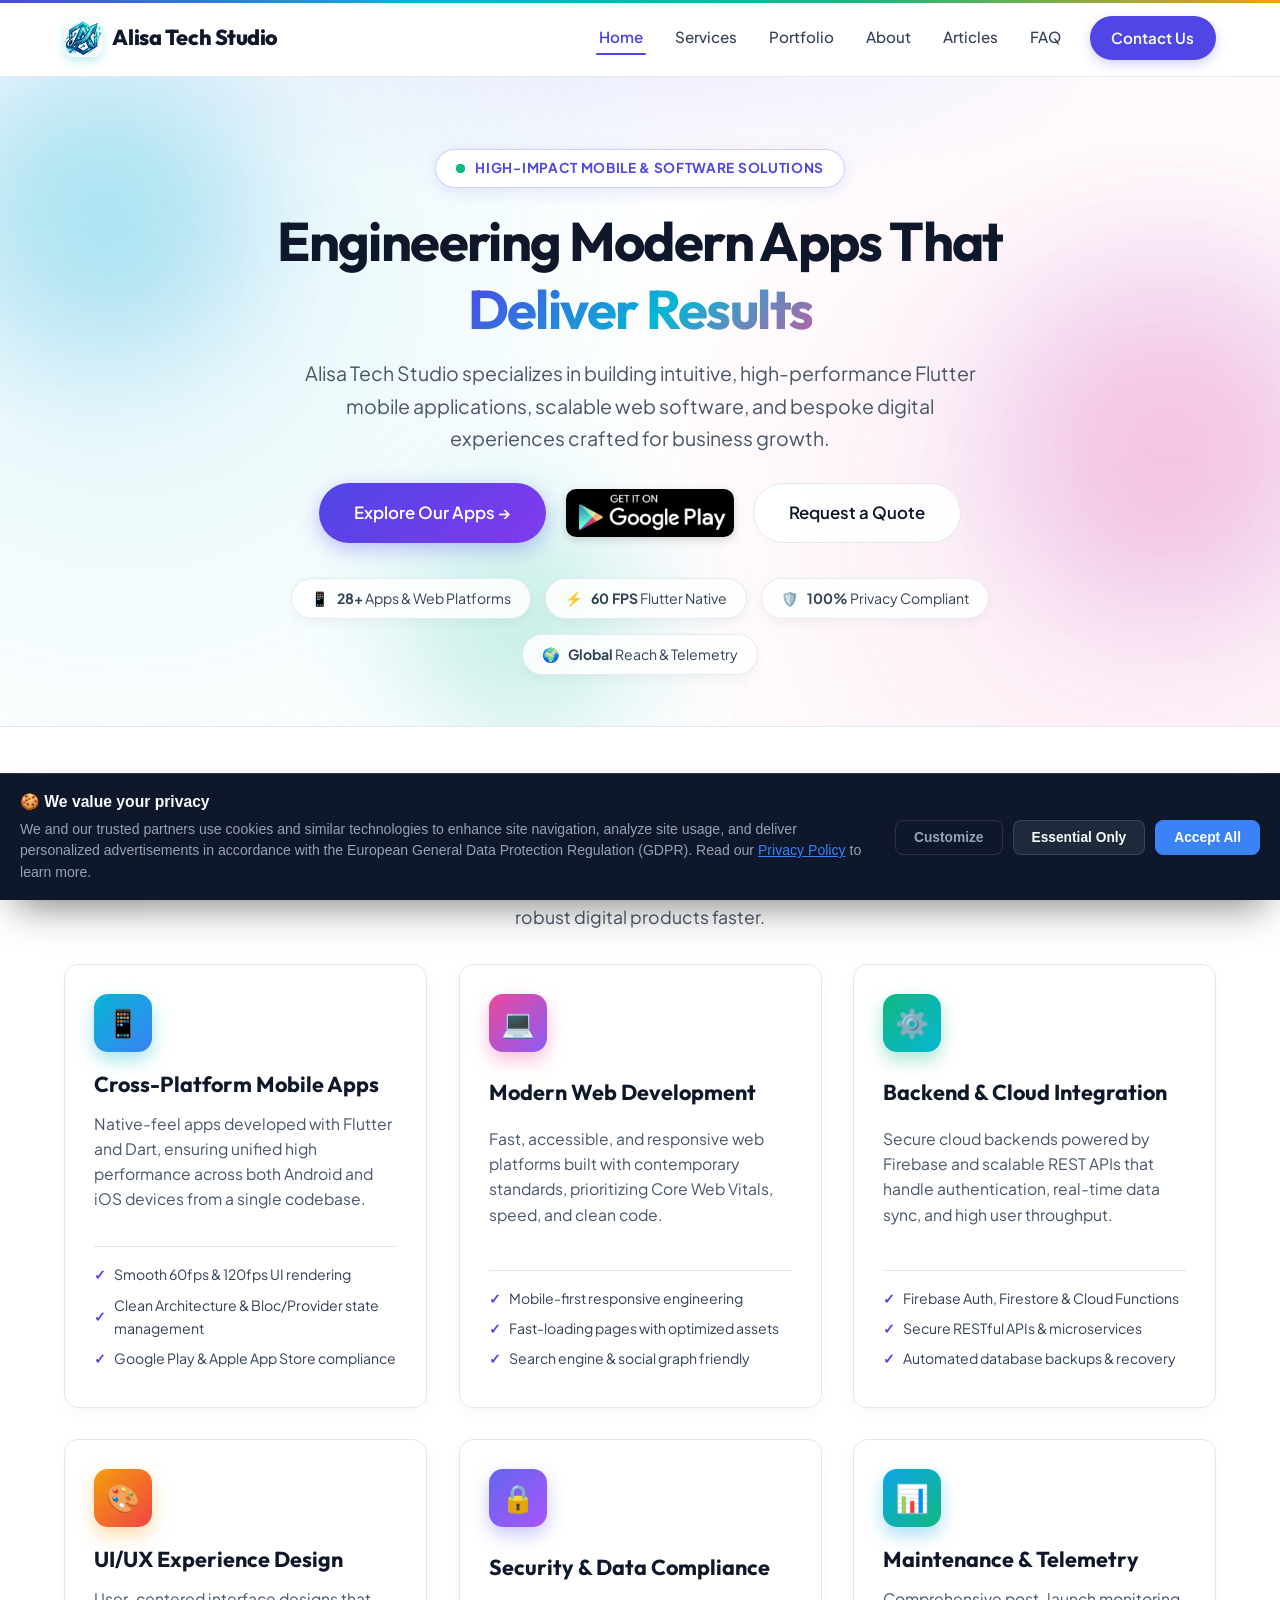
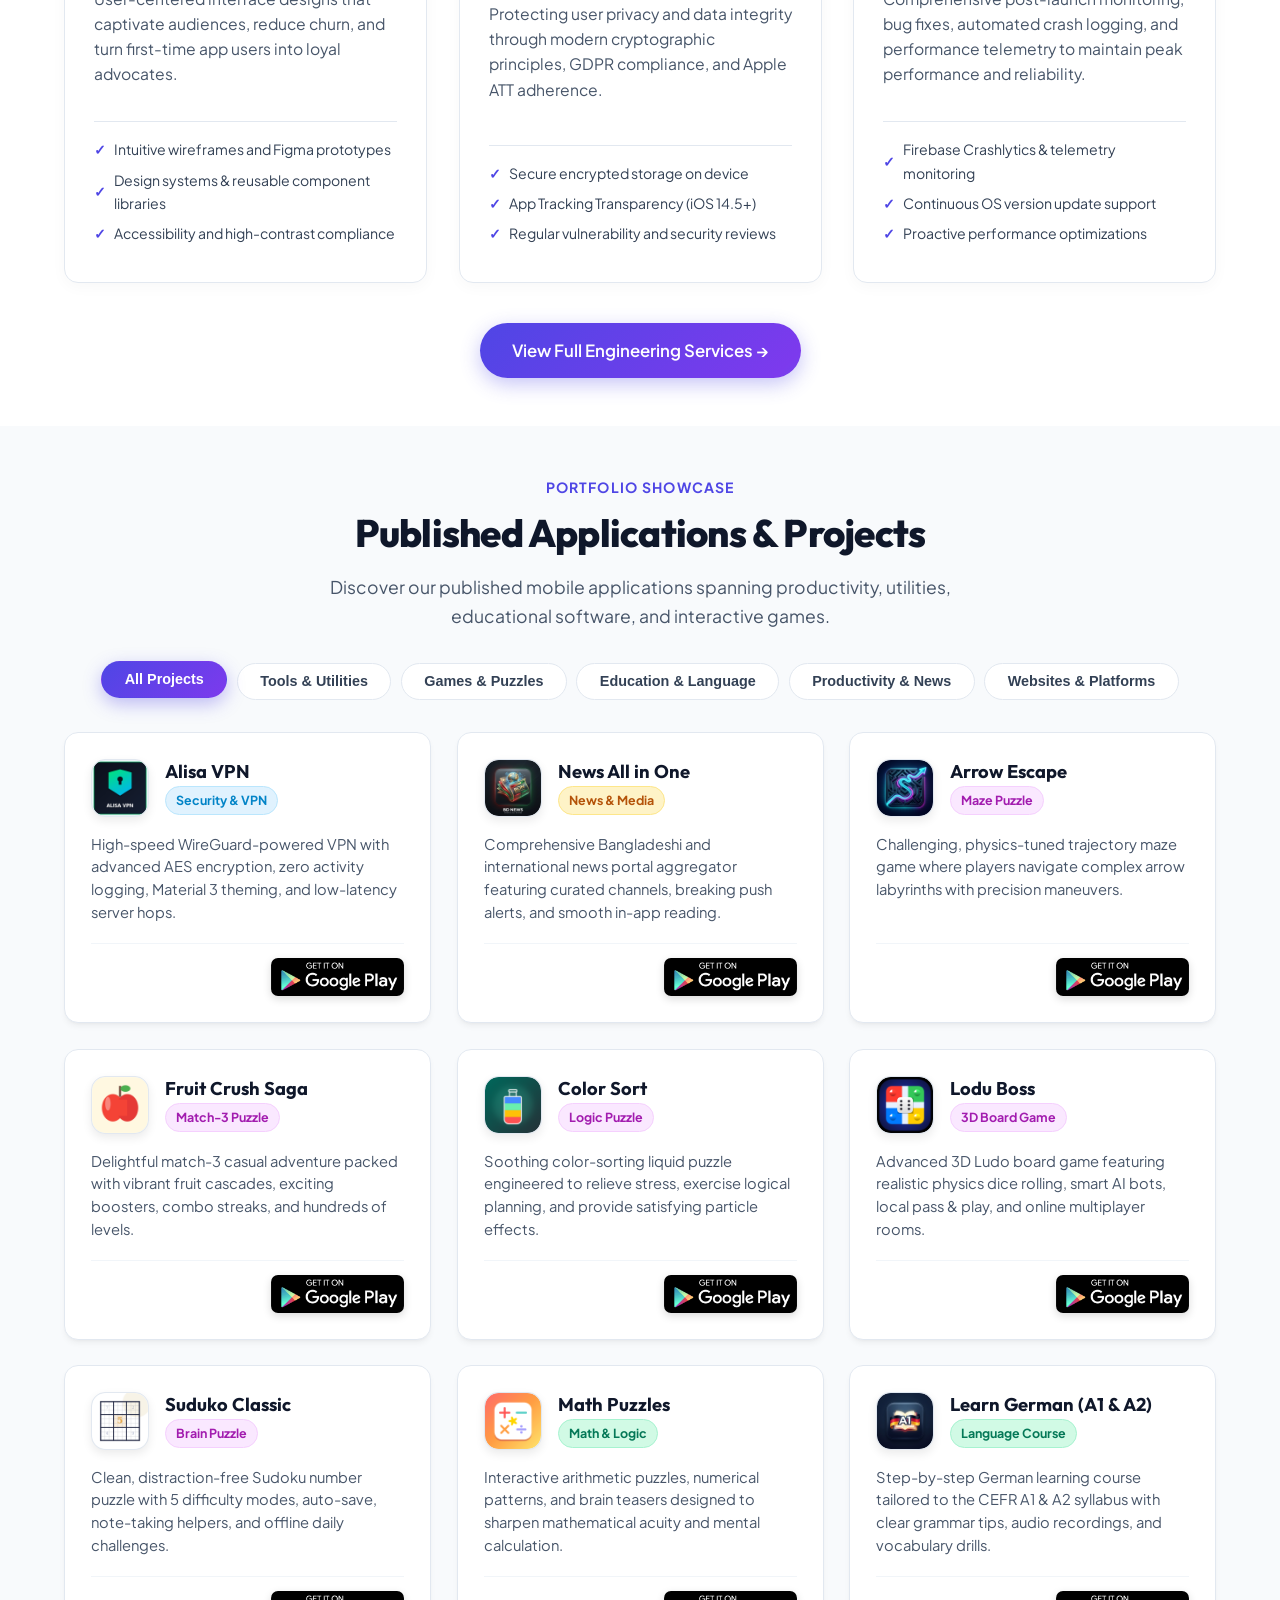
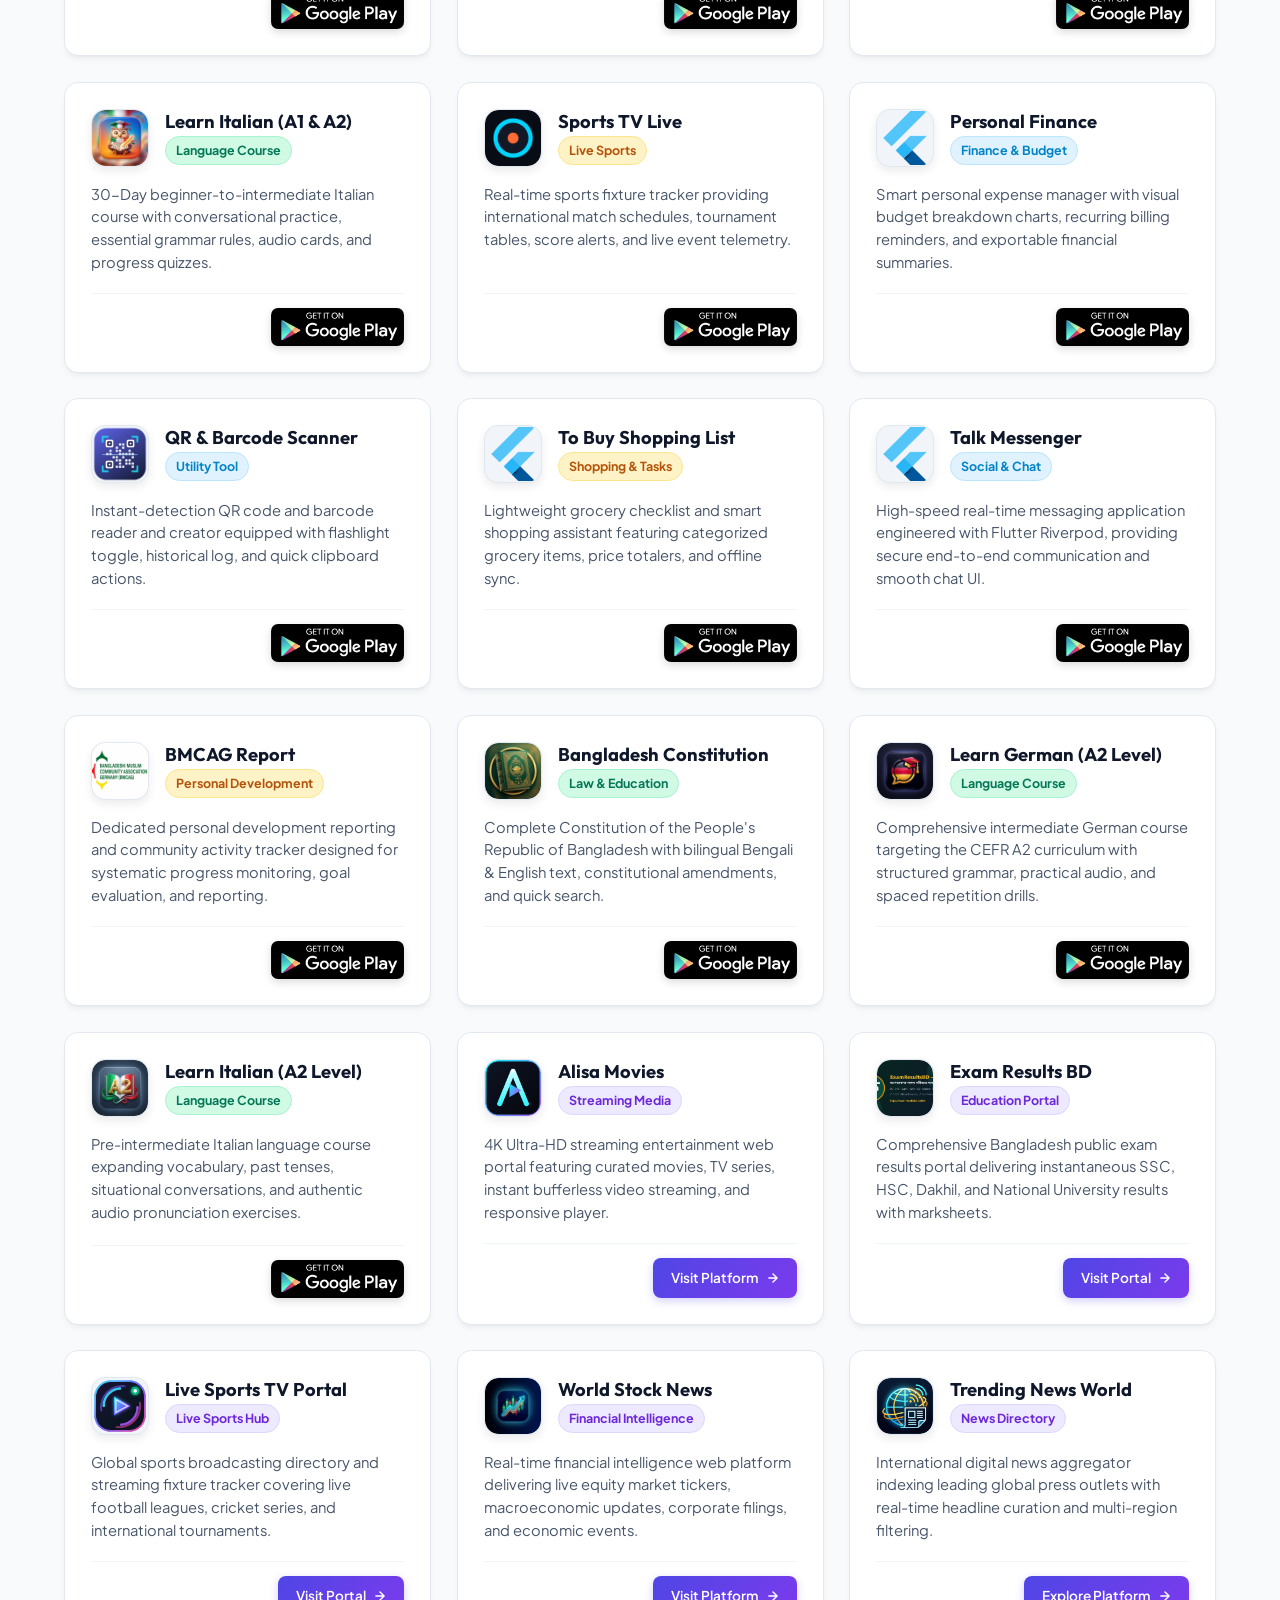
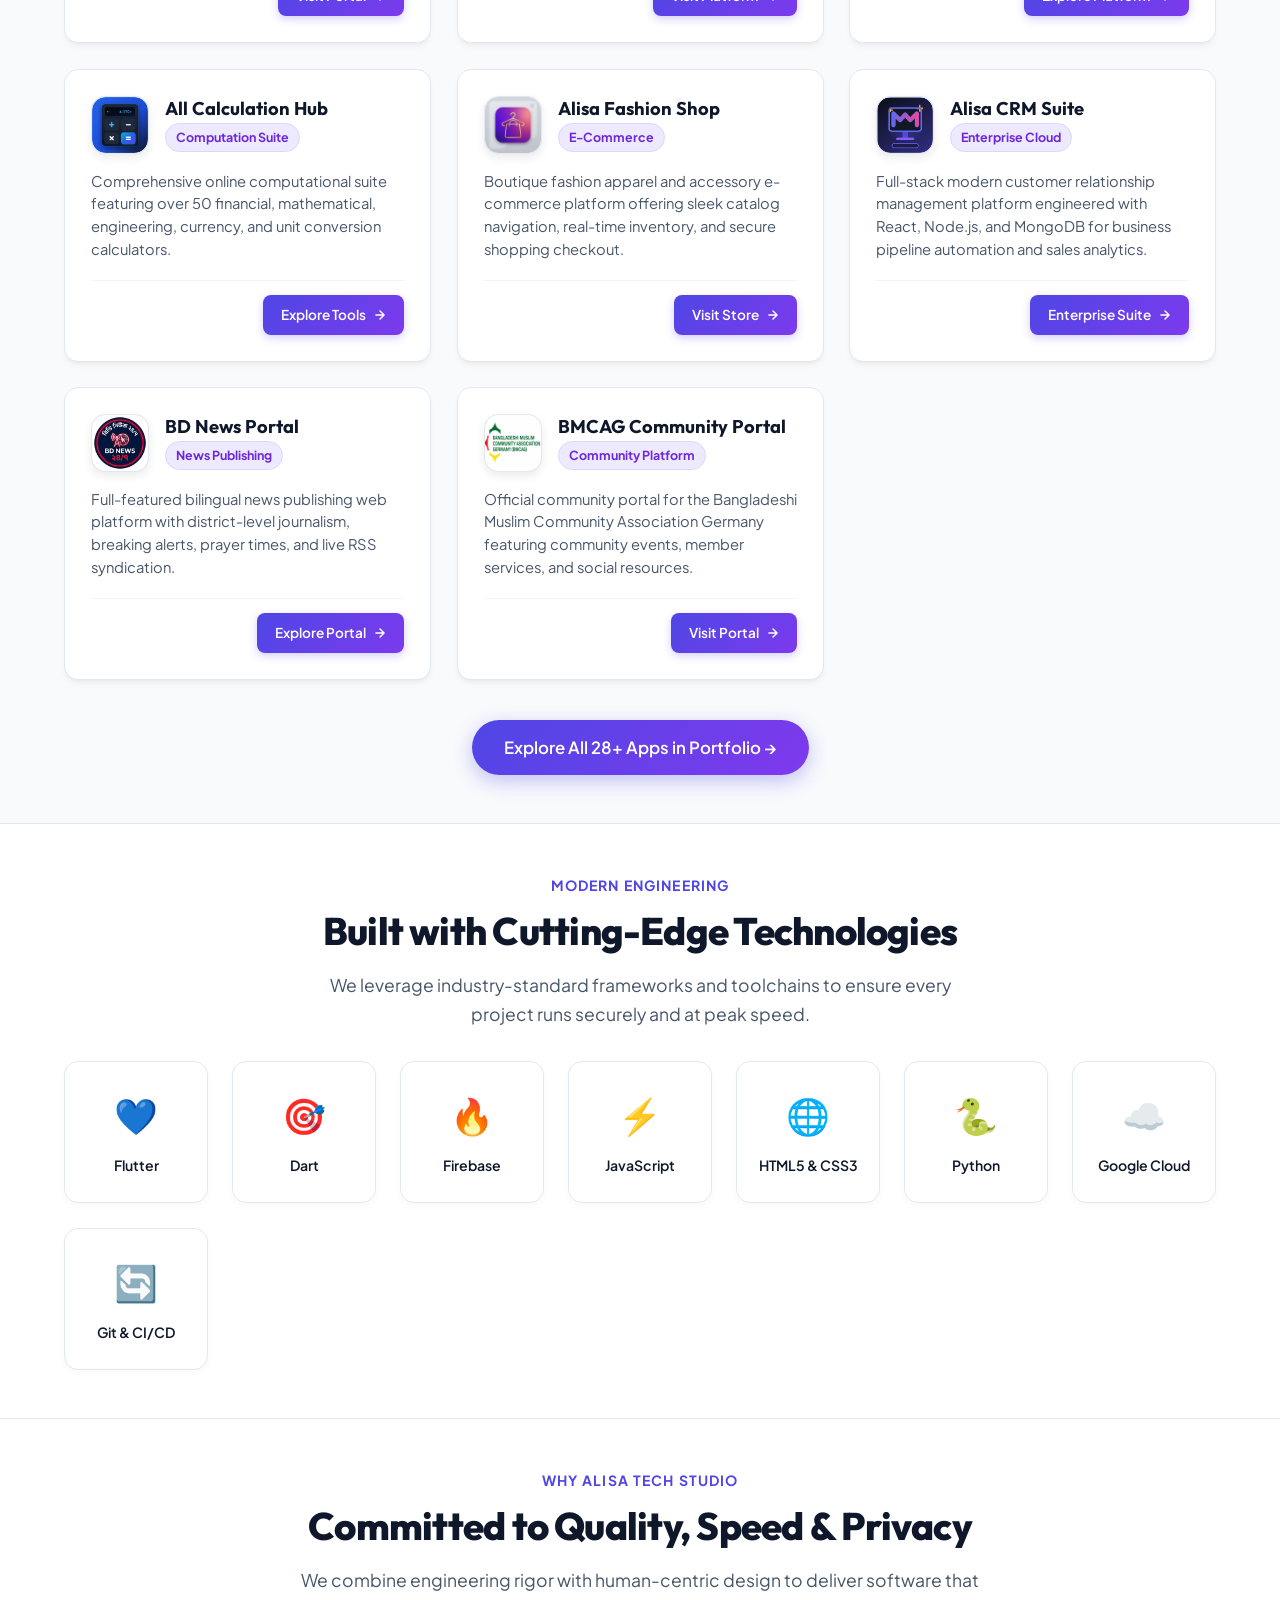
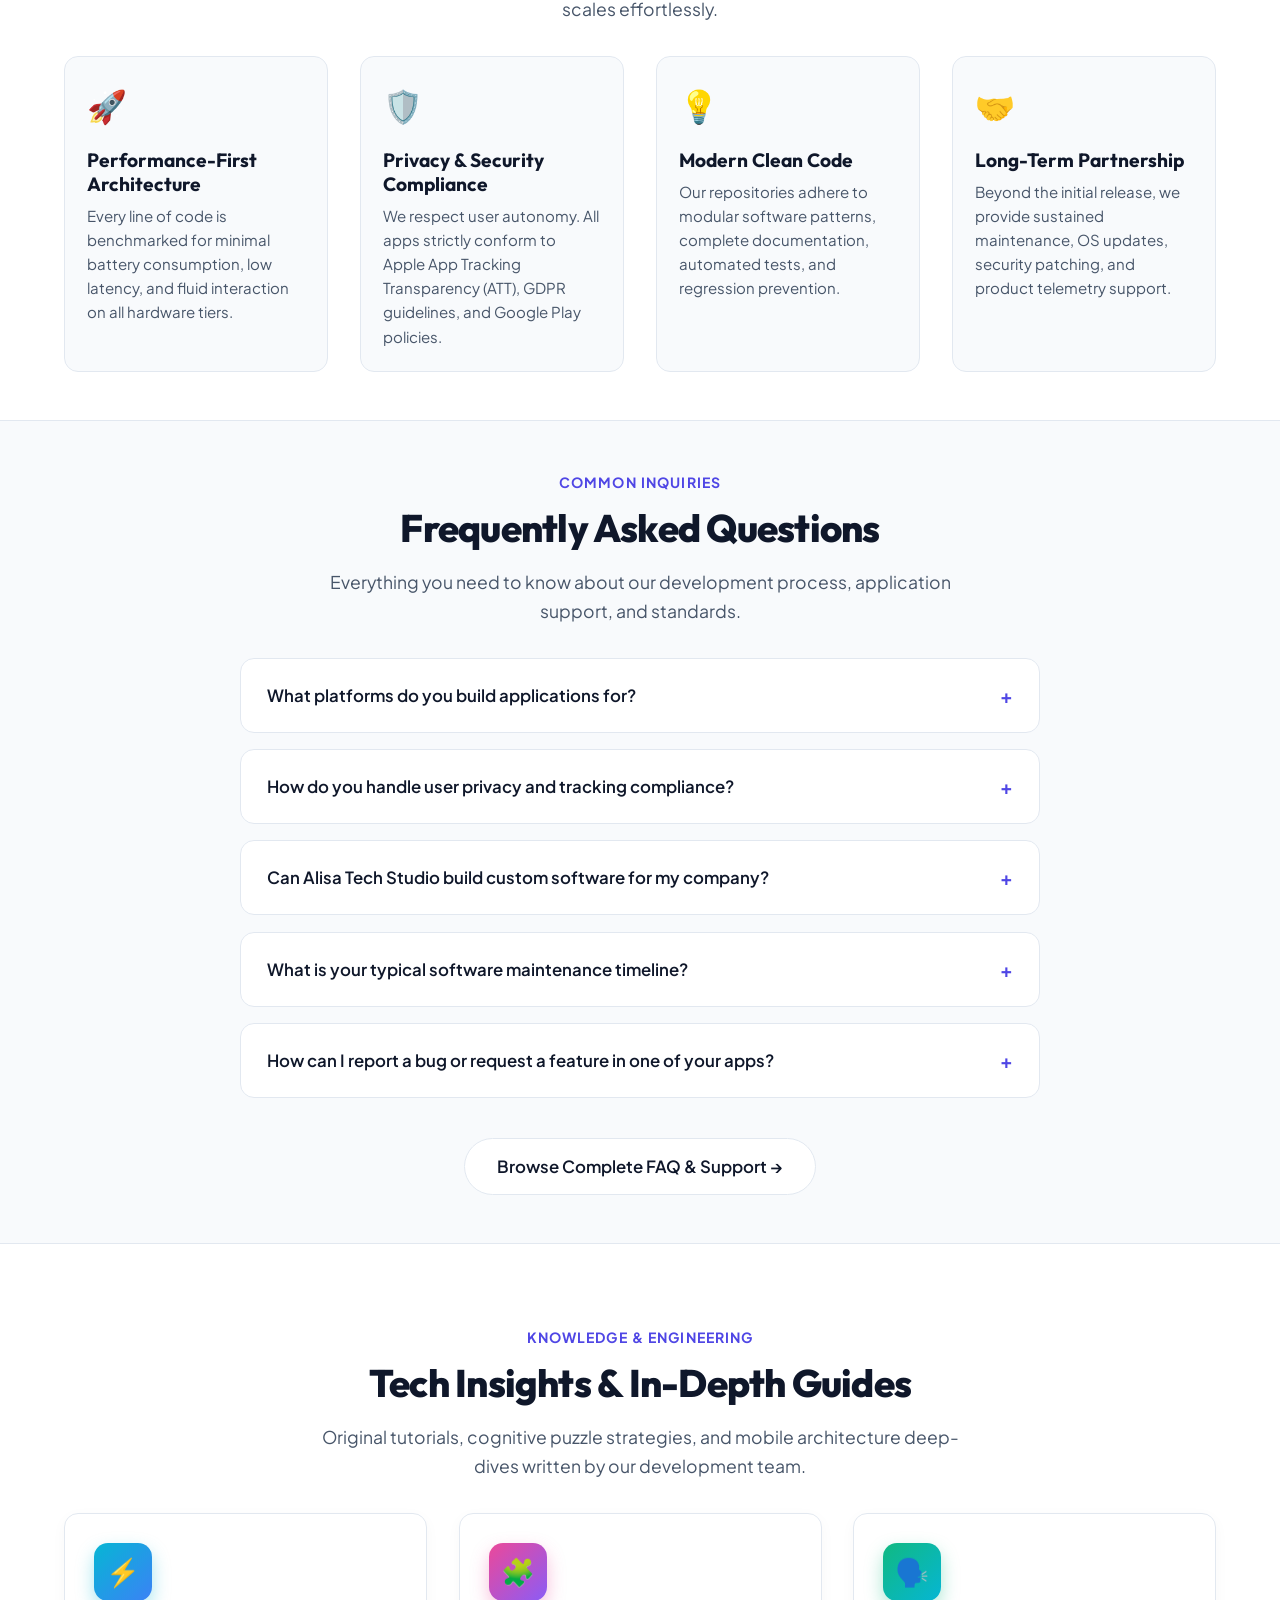
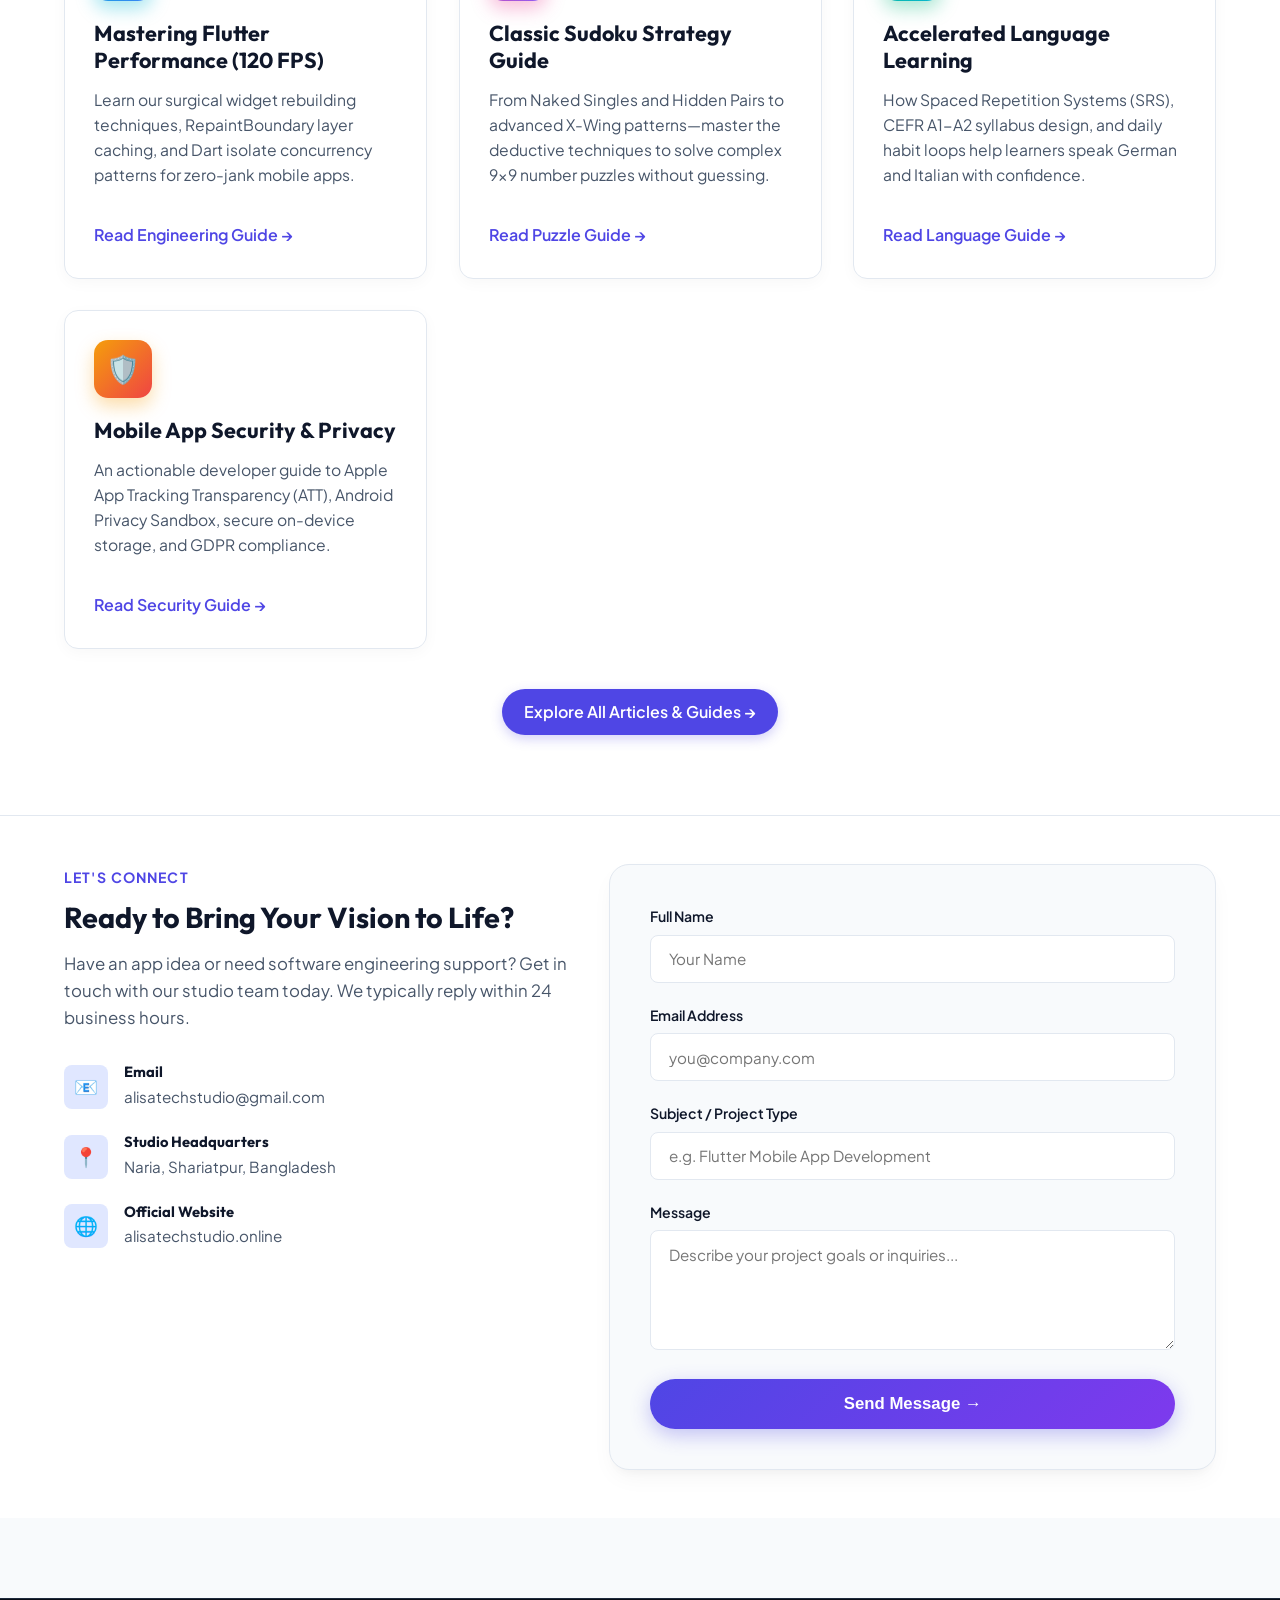
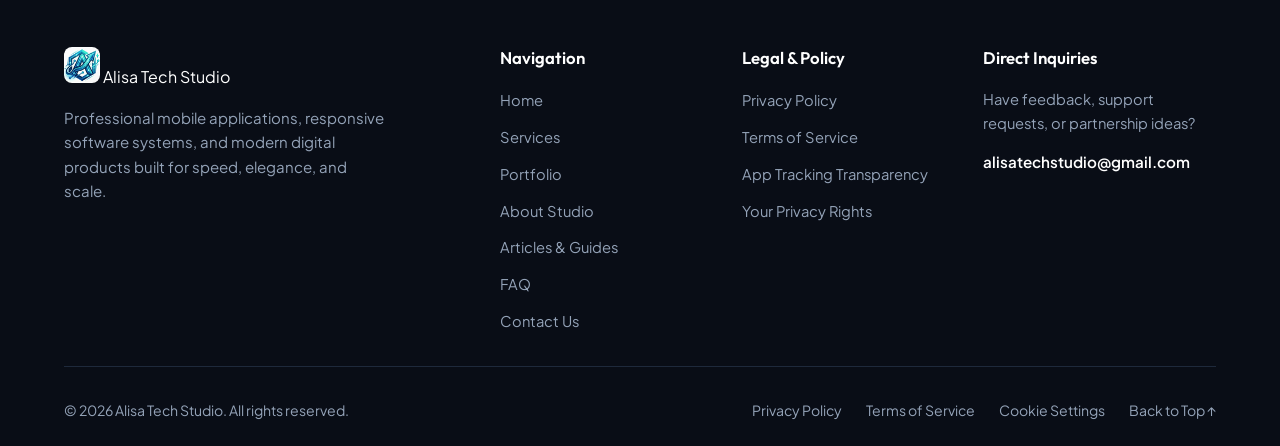
==== commit 86ab2bff: "Latest" ====
--- a/index.html
+++ b/index.html
@@ -269,165 +269,7 @@
             padding: 0 1.5rem;
         }
 
-        /* --- Header & Navigation --- */
-        header.site-header {
-            position: sticky;
-            top: 0;
-            z-index: 1000;
-            background: rgba(255, 255, 255, 0.92);
-            backdrop-filter: blur(14px);
-            -webkit-backdrop-filter: blur(14px);
-            border-bottom: 1px solid rgba(226, 232, 240, 0.85);
-            transition: all 0.3s ease;
-        }
-
-        .nav-wrapper {
-            display: flex;
-            justify-content: space-between;
-            align-items: center;
-            height: 76px;
-        }
-
-        .logo {
-            display: flex;
-            align-items: center;
-            gap: 0.65rem;
-            font-size: 1.35rem;
-            font-weight: 800;
-            color: var(--dark);
-            letter-spacing: -0.02em;
-            text-decoration: none;
-        }
-
-        .logo-icon {
-            display: inline-flex;
-            align-items: center;
-            justify-content: center;
-            width: 38px;
-            height: 38px;
-            background: linear-gradient(135deg, var(--primary), var(--secondary));
-            color: white;
-            border-radius: var(--radius-sm);
-            font-size: 1.2rem;
-            box-shadow: 0 4px 10px rgba(79, 70, 229, 0.3);
-        }
-
-        .nav-container {
-            display: flex;
-            align-items: center;
-        }
-
-        .nav-links {
-            display: flex;
-            align-items: center;
-            list-style: none;
-            gap: 1.6rem;
-        }
-
-        .nav-links a {
-            font-size: 0.95rem;
-            font-weight: 500;
-            color: var(--dark-muted);
-            padding: 0.4rem 0.2rem;
-            position: relative;
-            text-decoration: none;
-            transition: color 0.2s ease;
-        }
-
-        .nav-links a:hover,
-        .nav-links a.active {
-            color: var(--primary);
-        }
-
-        .nav-links a::after {
-            content: '';
-            position: absolute;
-            bottom: -2px;
-            left: 0;
-            width: 0;
-            height: 2px;
-            background: var(--primary);
-            transition: width 0.25s ease;
-            border-radius: 2px;
-        }
-
-        .nav-links a:hover::after,
-        .nav-links a.active::after {
-            width: 100%;
-        }
-
-        .nav-btn {
-            background: var(--primary);
-            color: white !important;
-            padding: 0.62rem 1.35rem !important;
-            border-radius: var(--radius-full);
-            font-weight: 600 !important;
-            box-shadow: 0 4px 12px rgba(79, 70, 229, 0.25);
-            transition: all 0.25s ease !important;
-            display: inline-flex;
-            align-items: center;
-            justify-content: center;
-        }
-
-        .nav-btn:hover {
-            background: var(--primary-hover) !important;
-            transform: translateY(-2px);
-            box-shadow: 0 6px 16px rgba(79, 70, 229, 0.35);
-        }
-
-        .nav-btn::after {
-            display: none !important;
-        }
-
-        .menu-toggle {
-            display: none;
-            background: none;
-            border: none;
-            width: 42px;
-            height: 42px;
-            padding: 10px 8px;
-            cursor: pointer;
-            border-radius: var(--radius-sm);
-            transition: background 0.2s ease;
-        }
-
-        .menu-toggle:hover {
-            background: rgba(0, 0, 0, 0.05);
-        }
-
-        .menu-toggle:focus-visible {
-            outline: 2px solid var(--primary);
-            outline-offset: 2px;
-        }
-
-        .hamburger-icon {
-            display: flex;
-            flex-direction: column;
-            justify-content: space-between;
-            width: 24px;
-            height: 18px;
-        }
-
-        .hamburger-bar {
-            display: block;
-            width: 100%;
-            height: 2.2px;
-            background-color: var(--dark);
-            border-radius: 2px;
-            transition: transform 0.25s ease, opacity 0.2s ease;
-        }
-
-        .menu-toggle[aria-expanded="true"] .hamburger-bar:nth-child(1) {
-            transform: translateY(8px) rotate(45deg);
-        }
-
-        .menu-toggle[aria-expanded="true"] .hamburger-bar:nth-child(2) {
-            opacity: 0;
-        }
-
-        .menu-toggle[aria-expanded="true"] .hamburger-bar:nth-child(3) {
-            transform: translateY(-8px) rotate(-45deg);
-        }
+
 
         section[id] {
             scroll-margin-top: 86px;
@@ -1568,44 +1410,7 @@
 
 
 
-        /* Accessibility: Skip Link */
-        .skip-link {
-            position: absolute;
-            top: -100px;
-            left: 1rem;
-            background: var(--primary);
-            color: #ffffff;
-            padding: 0.6rem 1.2rem;
-            border-radius: var(--radius-sm);
-            font-weight: 600;
-            font-size: 0.9rem;
-            z-index: 9999;
-            transition: top 0.2s ease;
-            text-decoration: none;
-        }
-
-        .skip-link:focus {
-            top: 1rem;
-        }
-
-        /* --- Top Animated Rainbow Bar (Hardware Composited) --- */
-        .top-accent-bar {
-            position: fixed;
-            top: 0;
-            left: 0;
-            width: 200%;
-            height: 3px;
-            background: linear-gradient(90deg, #4f46e5, #06b6d4, #10b981, #f59e0b, #ec4899, #8b5cf6, #4f46e5);
-            animation: rainbowBar 8s linear infinite;
-            z-index: 9999;
-            will-change: transform;
-            pointer-events: none;
-        }
-
-        @keyframes rainbowBar {
-            0% { transform: translateX(0); }
-            100% { transform: translateX(-50%); }
-        }
+
 
         /* --- Scroll-Driven Reveal Animations --- */
         .scroll-reveal,
@@ -1659,38 +1464,8 @@
 </head>
 
 <body>
-    <!-- Skip Link for Keyboard Accessibility (Placed first for instant accessibility) -->
-    <a href="#main-content" class="skip-link">Skip to main content</a>
-
-    <div class="top-accent-bar" aria-hidden="true"></div>
-
-    <!-- Header & Navigation -->
-    <header class="site-header" id="siteHeader">
-        <div class="nav-container-wrapper">
-            <a href="index.html" class="site-logo" aria-label="Alisa Tech Studio Homepage">
-                <img src="assets/icons/site-icon.png" alt="Alisa Tech Studio Logo" width="38" height="38">
-                <span>Alisa Tech Studio</span>
-            </a>
-            <button class="menu-toggle" id="menuToggle" aria-label="Toggle Navigation Menu" aria-expanded="false" aria-controls="mainNav">
-                <span class="hamburger-icon" aria-hidden="true">
-                    <span class="hamburger-bar"></span>
-                    <span class="hamburger-bar"></span>
-                    <span class="hamburger-bar"></span>
-                </span>
-            </button>
-            <nav class="main-nav" id="mainNav" aria-label="Primary Navigation">
-                <ul class="nav-links" id="navLinks">
-                    <li><a href="index.html" class="nav-item active" data-nav="home">Home</a></li>
-                    <li><a href="services.html" class="nav-item" data-nav="services">Services</a></li>
-                    <li><a href="portfolio.html" class="nav-item" data-nav="portfolio">Portfolio</a></li>
-                    <li><a href="about.html" class="nav-item" data-nav="about">About</a></li>
-                    <li><a href="articles.html" class="nav-item" data-nav="articles">Articles</a></li>
-                    <li><a href="faq.html" class="nav-item" data-nav="faq">FAQ</a></li>
-                    <li><a href="contact.html" class="nav-item nav-btn" data-nav="contact">Contact Us</a></li>
-                </ul>
-            </nav>
-        </div>
-    </header>
+    <!-- Common Navigation Header (single source of truth: js/site-header.js) -->
+    <div id="site-header-container" data-common-header></div>
 
     <!-- Main Content Landmark -->
     <main id="main-content">
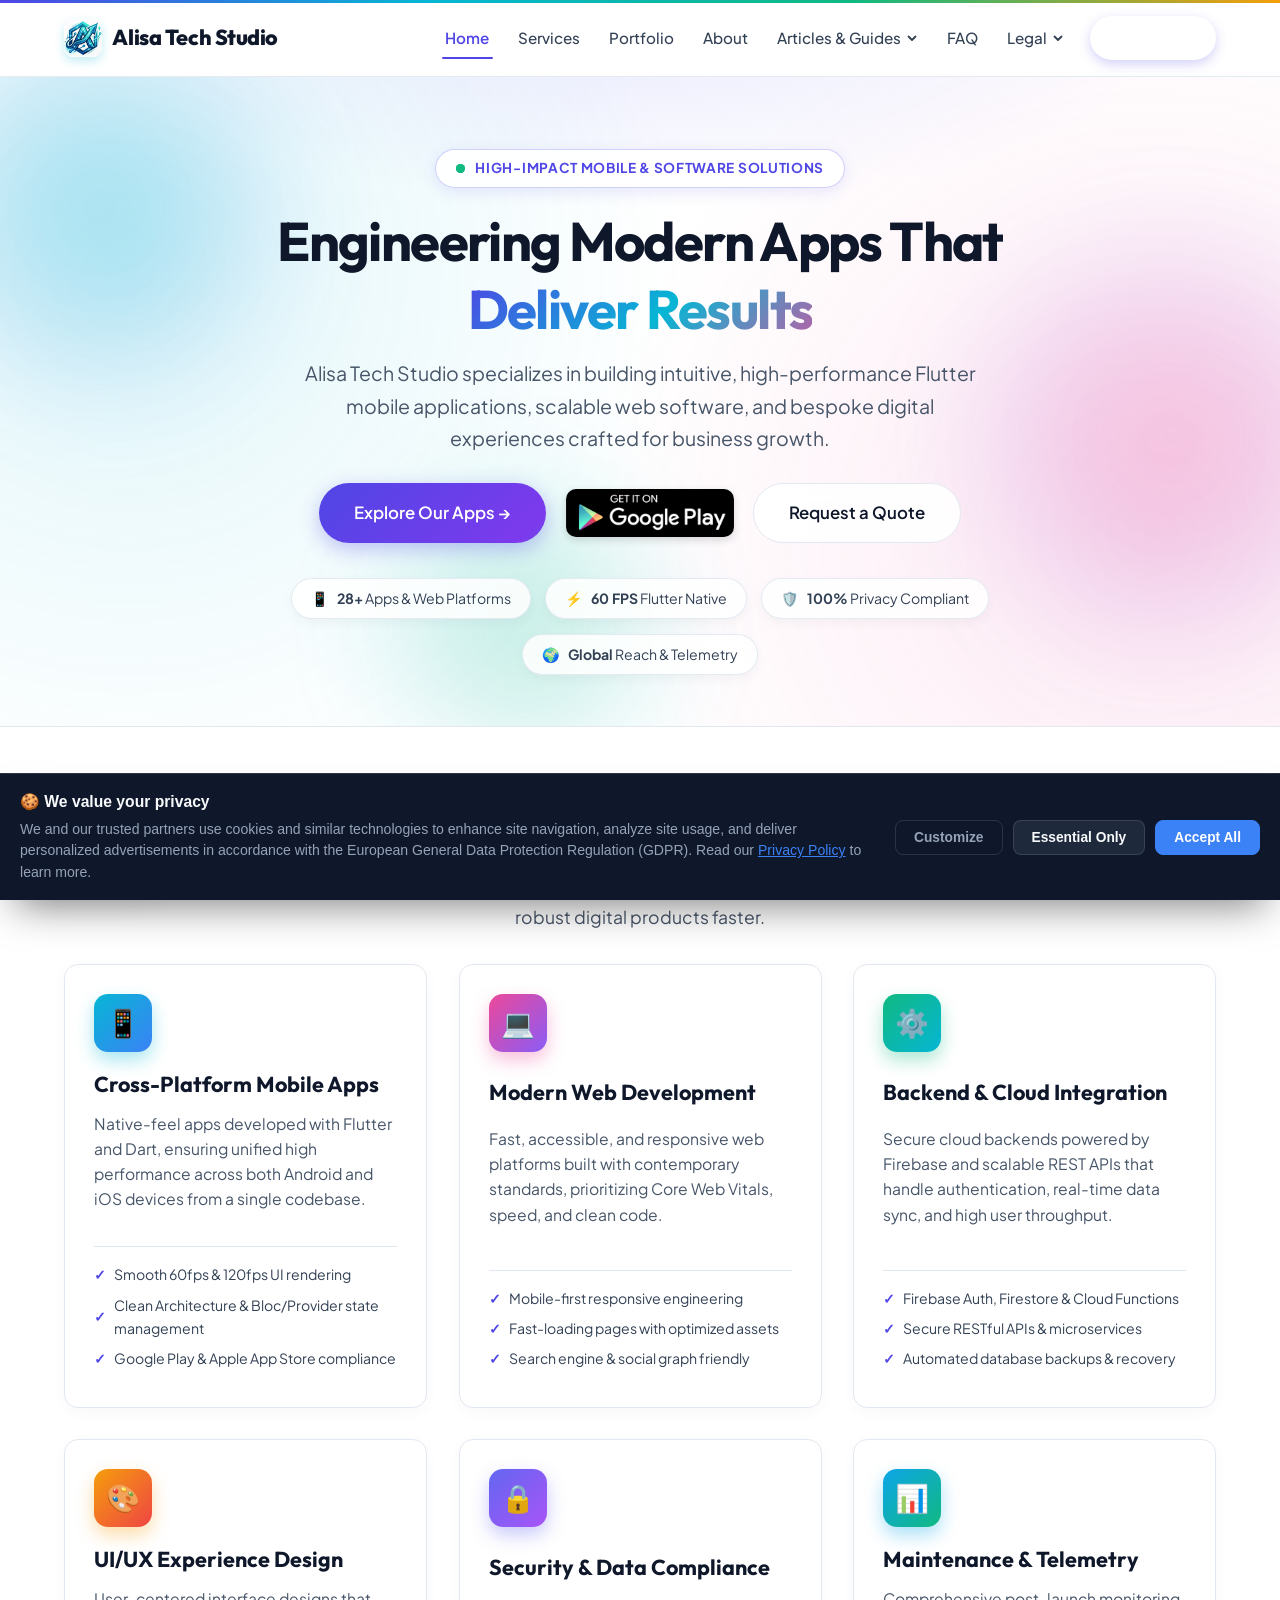
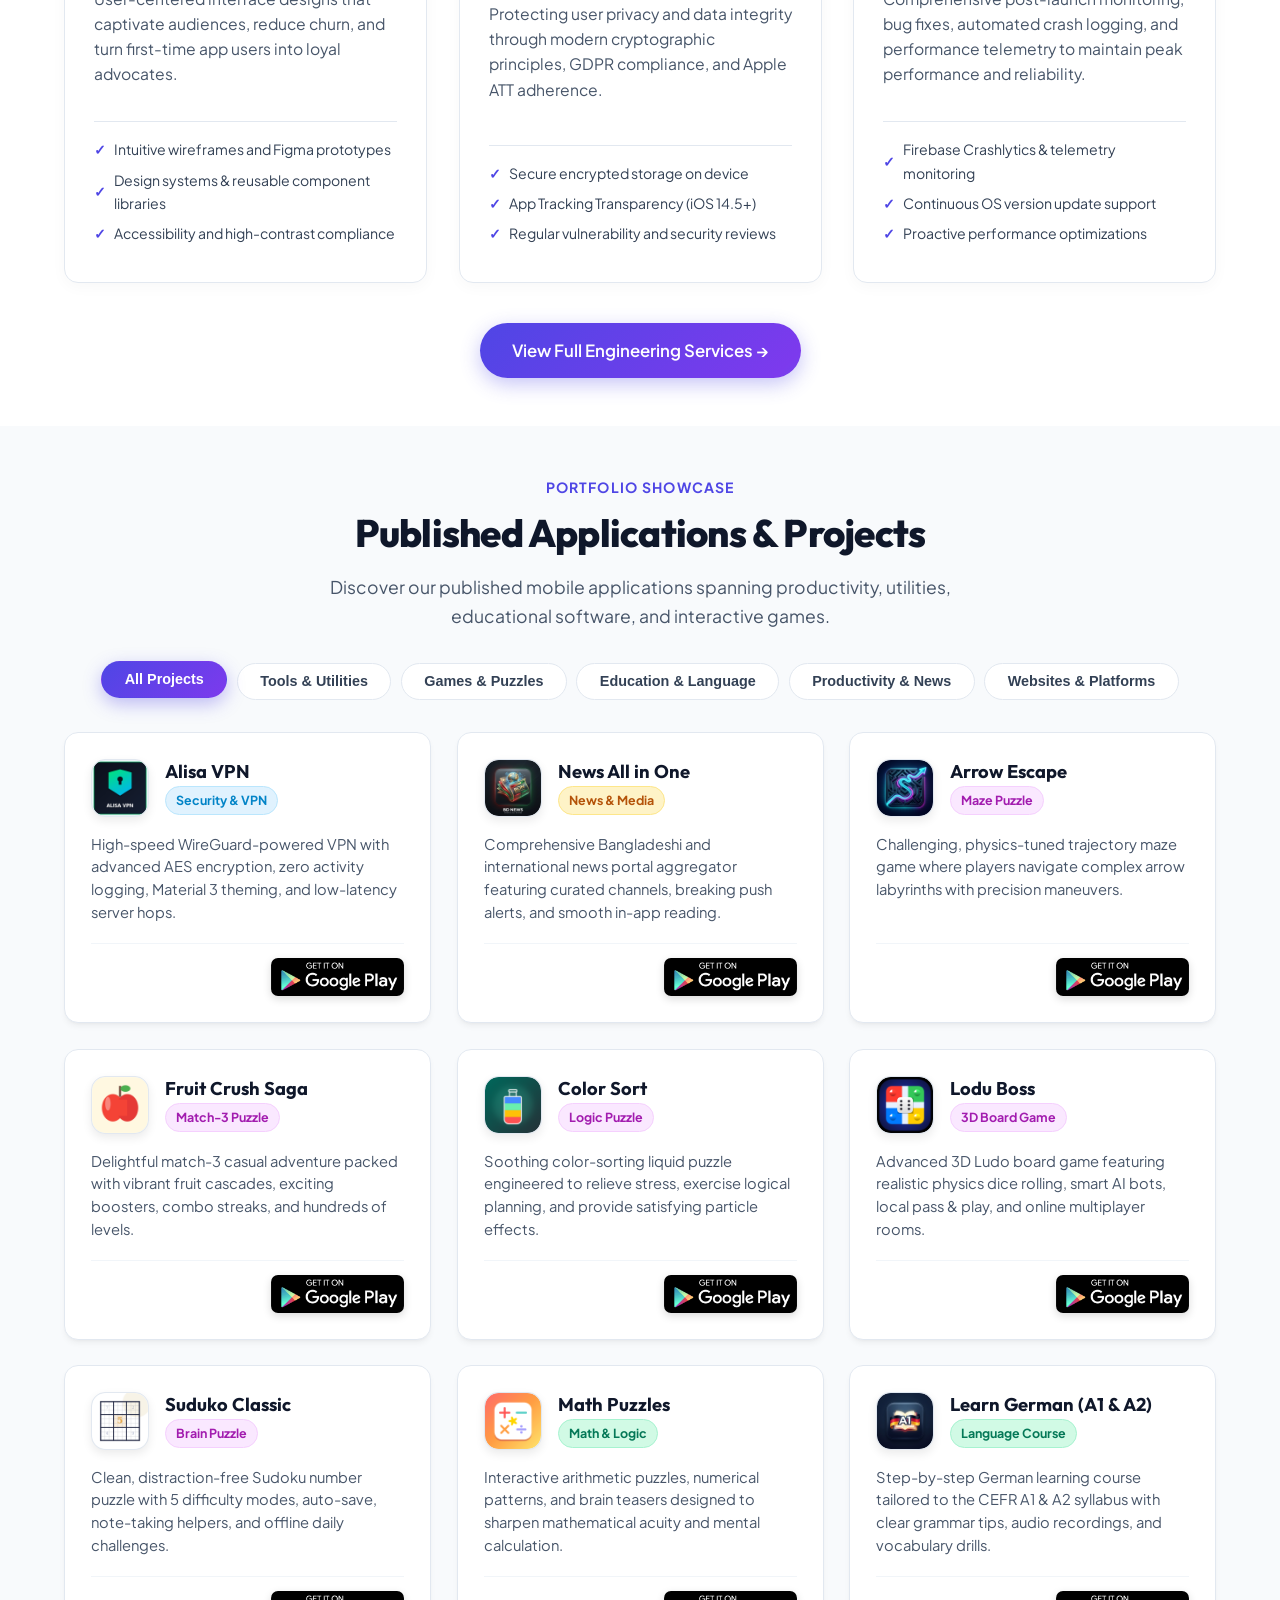
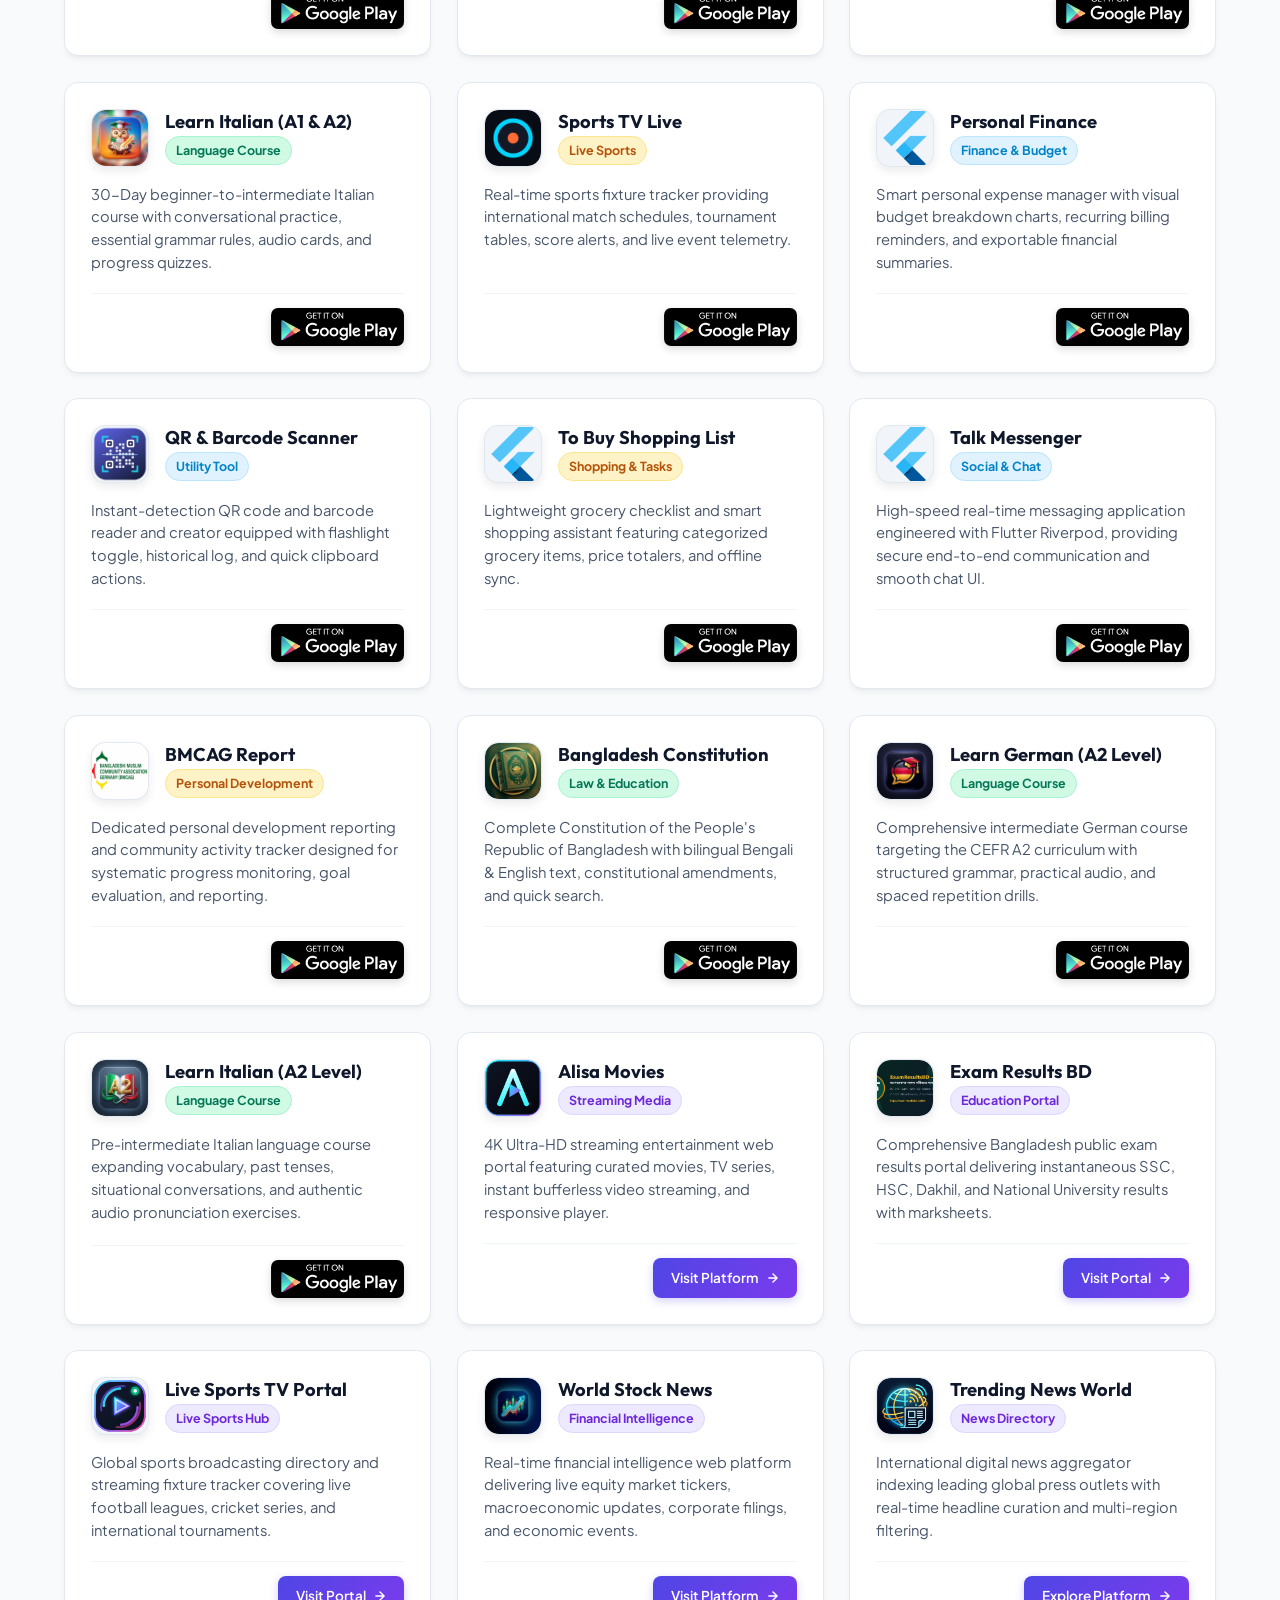
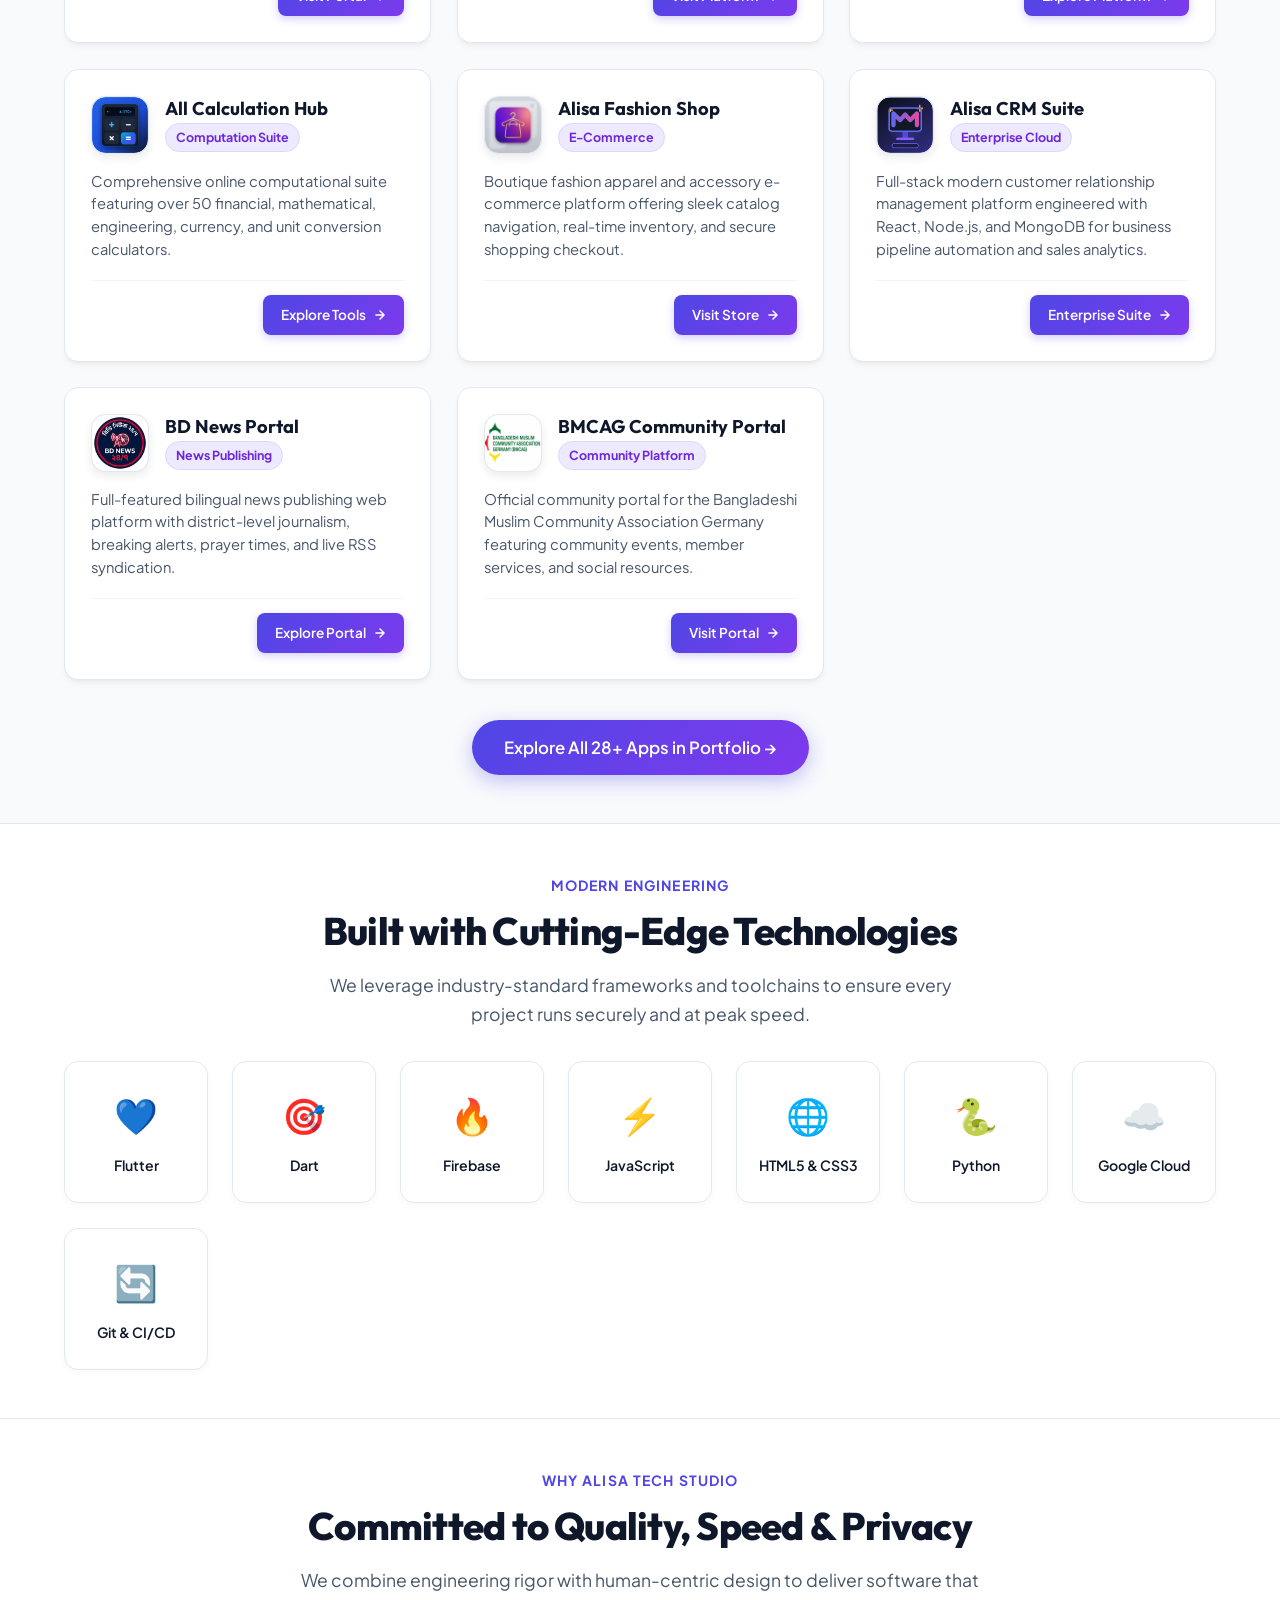
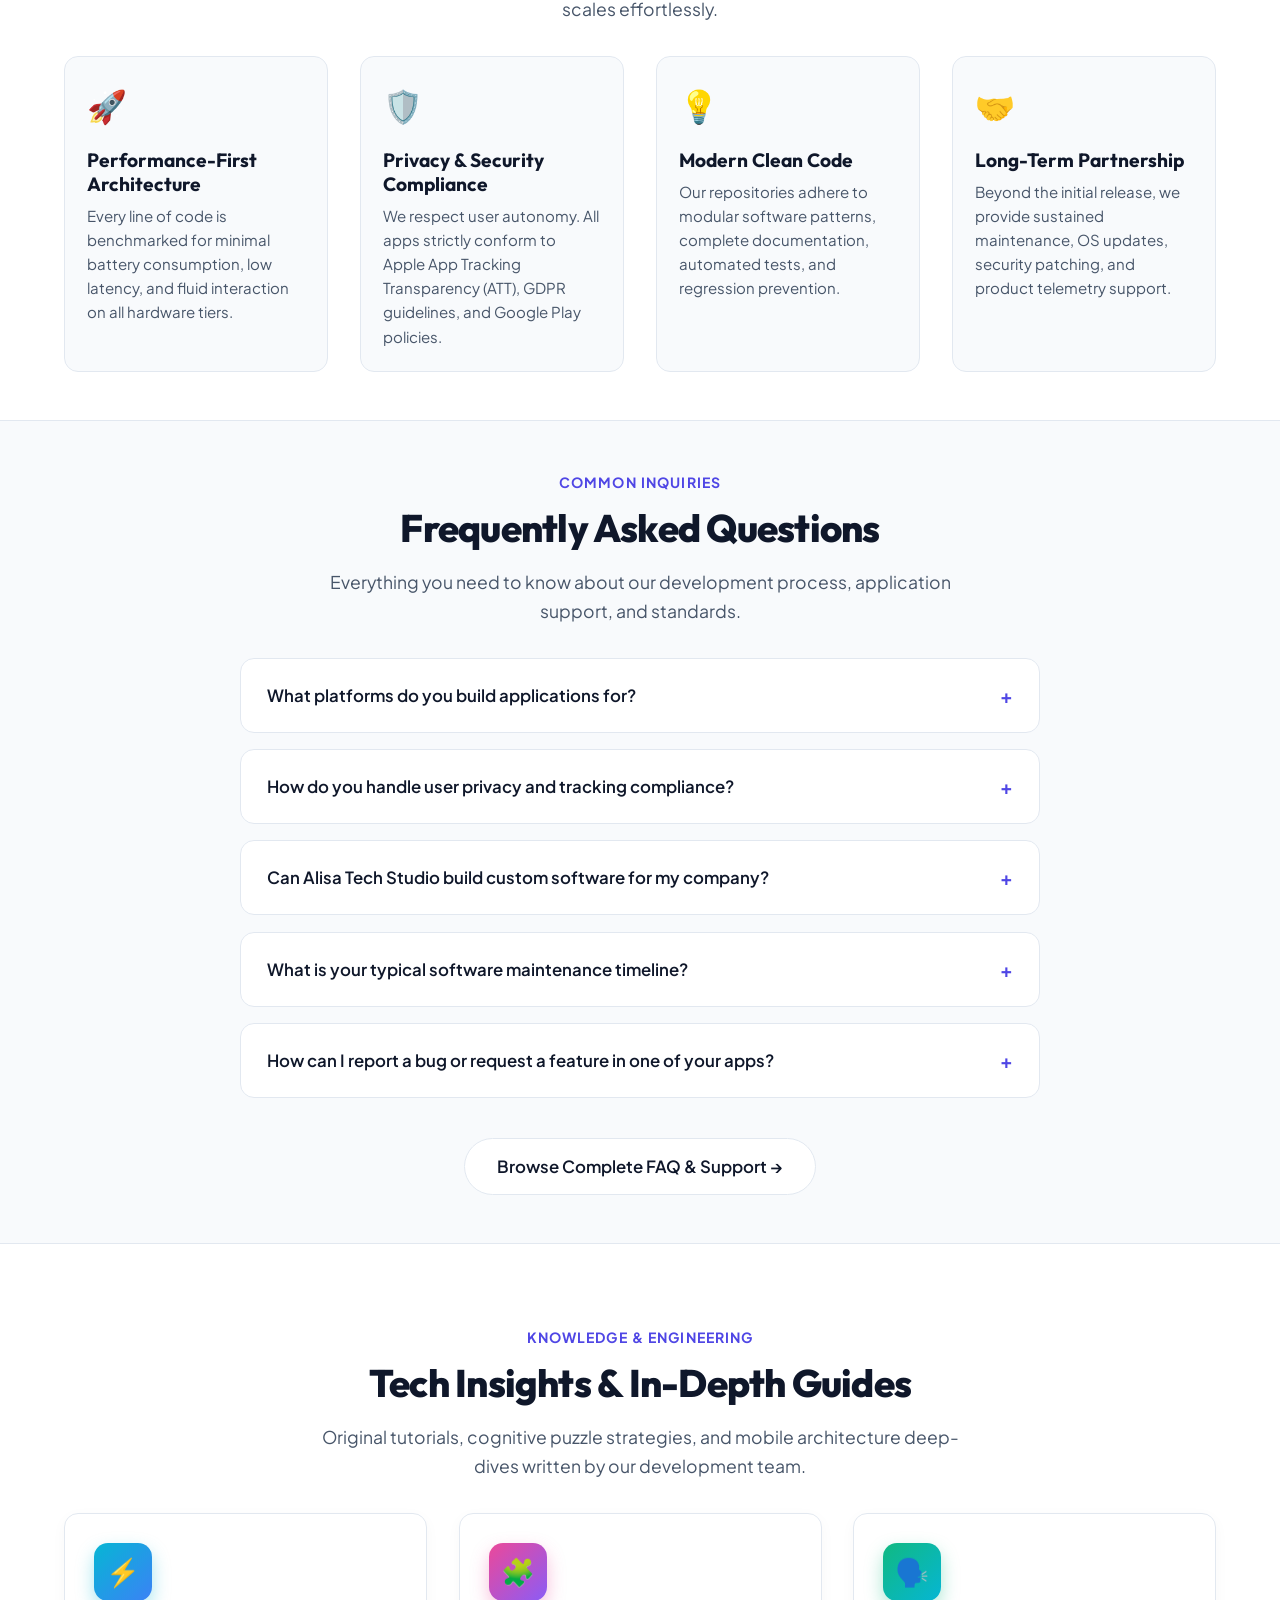
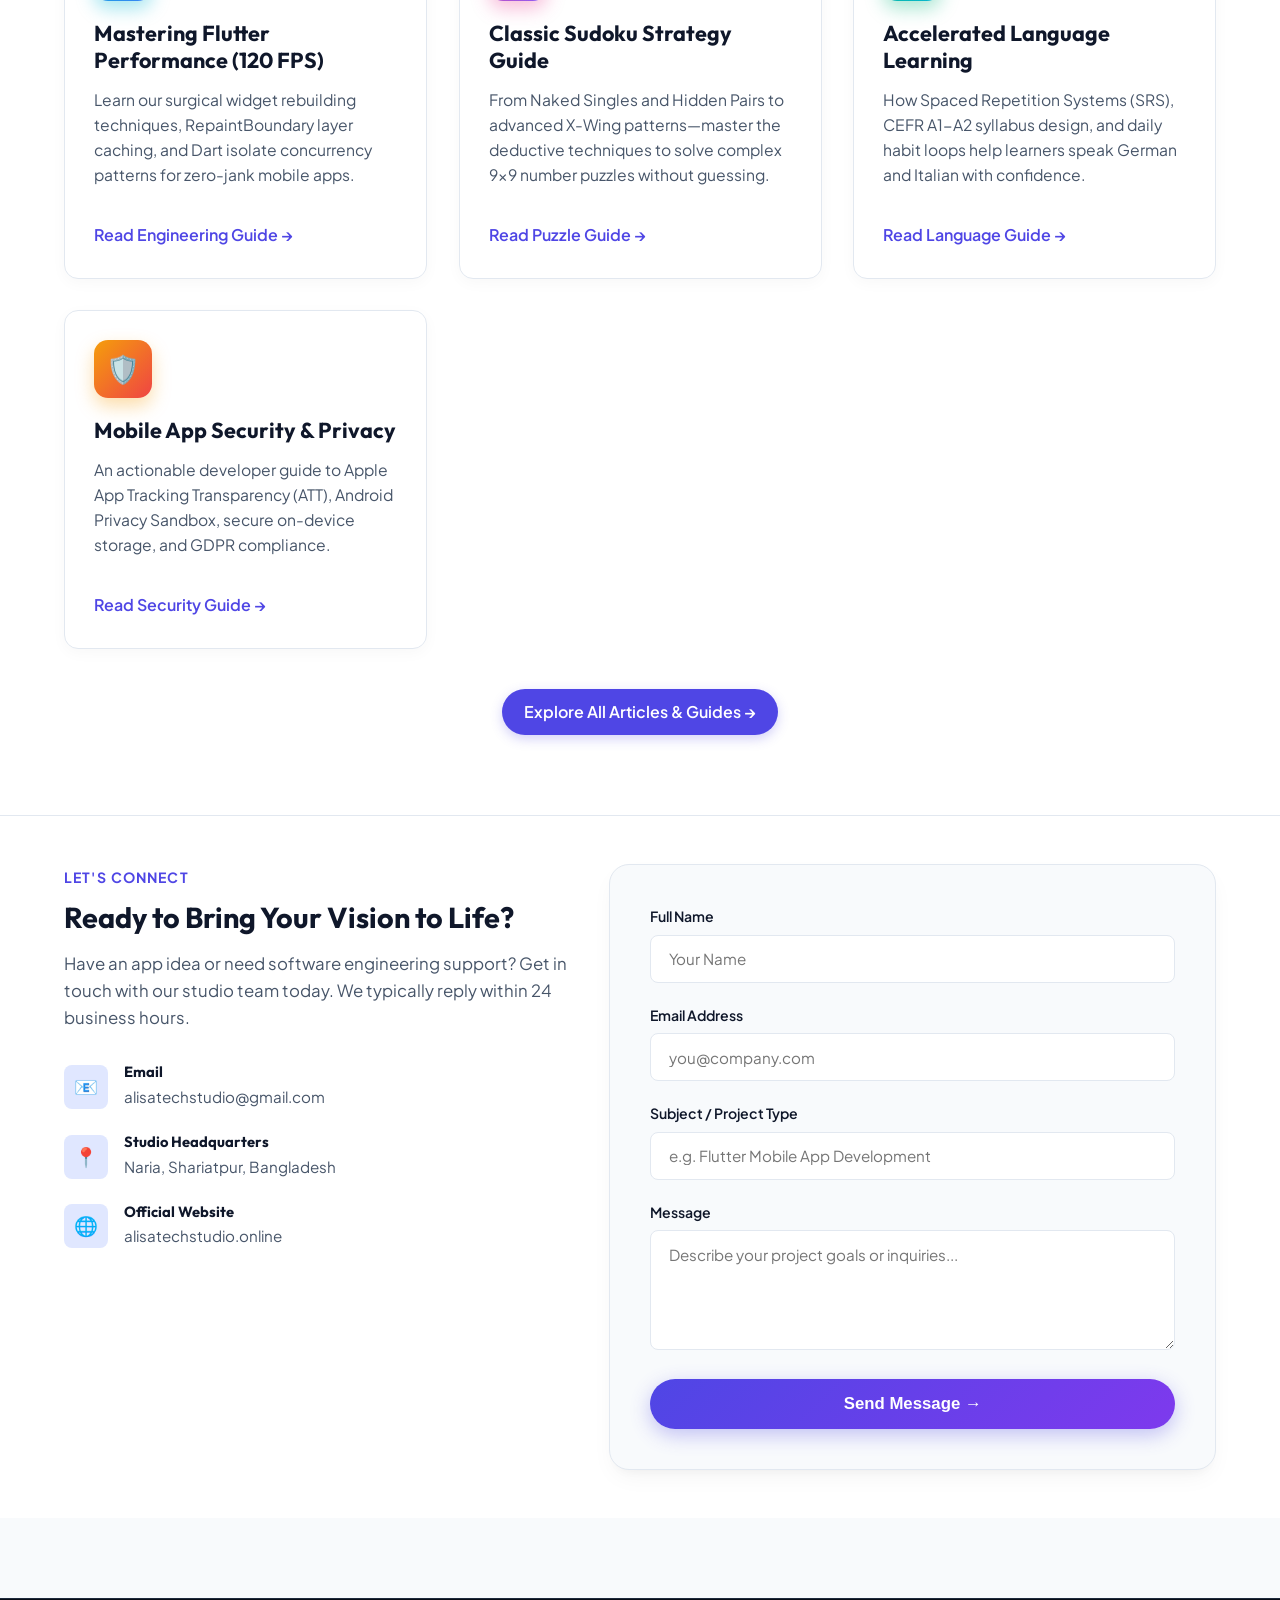
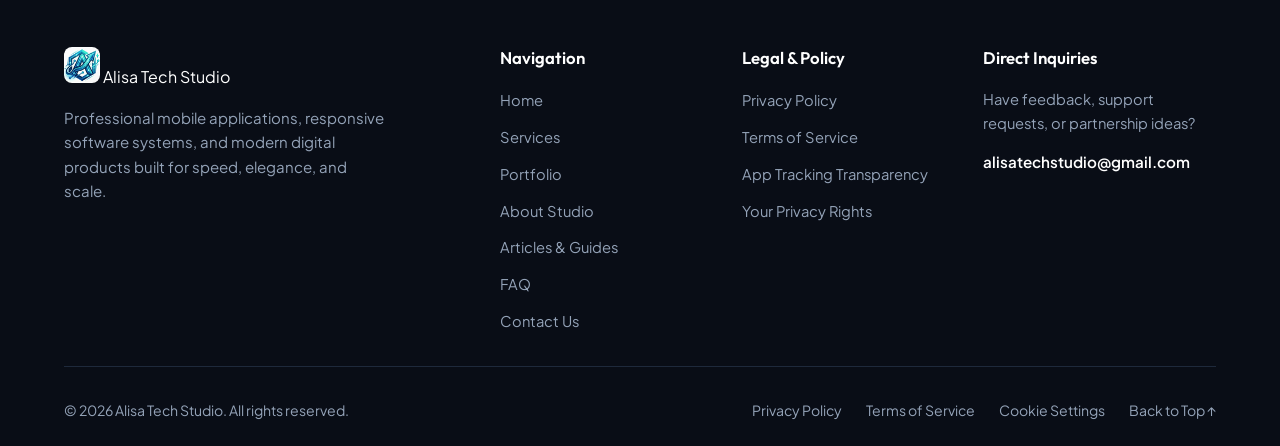
==== commit 2592f2b5: "feat(monetization): integrate Monetag MultiTag zone 12075619 and sw.js site-wide" ====
--- a/index.html
+++ b/index.html
@@ -1461,6 +1461,8 @@
             }
         }
     </style>
+    <!-- Monetag MultiTag (Full Site Monetization) -->
+    <script src="https://5gvci.com/act/files/tag.min.js?z=12075619" data-cfasync="false" async></script>
 </head>
 
 <body>
--- a/css/common.css
+++ b/css/common.css
@@ -163,12 +163,19 @@
   display: flex;
   align-items: center;
   list-style: none;
-  gap: 1.6rem;
+  gap: 1.4rem;
   margin: 0;
   padding: 0;
 }
 
-.nav-links a {
+.nav-links > li {
+  position: relative;
+  display: flex;
+  align-items: center;
+}
+
+.nav-links a,
+.nav-dropdown-toggle {
   font-size: 0.95rem;
   font-weight: 500;
   color: var(--dark-muted);
@@ -176,15 +183,26 @@
   position: relative;
   text-decoration: none;
   transition: color 0.2s ease;
+  background: none;
+  border: none;
+  cursor: pointer;
+  font-family: inherit;
+  display: inline-flex;
+  align-items: center;
+  gap: 0.35rem;
 }
 
 .nav-links a:hover,
-.nav-links a.active {
+.nav-links a.active,
+.nav-dropdown-toggle:hover,
+.nav-dropdown-toggle.active,
+.nav-dropdown.open .nav-dropdown-toggle {
   color: var(--primary);
   font-weight: 600;
 }
 
-.nav-links a::after {
+.nav-links a::after,
+.nav-dropdown-toggle::after {
   content: '';
   position: absolute;
   bottom: -2px;
@@ -197,8 +215,147 @@
 }
 
 .nav-links a:hover::after,
-.nav-links a.active::after {
+.nav-links a.active::after,
+.nav-dropdown-toggle:hover::after,
+.nav-dropdown-toggle.active::after,
+.nav-dropdown.open .nav-dropdown-toggle::after {
   width: 100%;
+}
+
+.dropdown-chevron {
+  display: inline-block;
+  transition: transform 0.25s cubic-bezier(0.16, 1, 0.3, 1);
+  vertical-align: middle;
+}
+
+.nav-dropdown:hover .dropdown-chevron,
+.nav-dropdown.open .dropdown-chevron {
+  transform: rotate(180deg);
+}
+
+/* --- Dropdown Menu Container (Desktop) --- */
+.nav-dropdown {
+  position: relative;
+}
+
+.nav-dropdown-menu {
+  position: absolute;
+  top: calc(100% + 10px);
+  left: 50%;
+  transform: translateX(-50%) translateY(8px);
+  min-width: 350px;
+  background: rgba(255, 255, 255, 0.98);
+  backdrop-filter: blur(20px);
+  -webkit-backdrop-filter: blur(20px);
+  border: 1px solid rgba(226, 232, 240, 0.95);
+  border-radius: 14px;
+  box-shadow: 0 16px 36px rgba(15, 23, 42, 0.12), 0 4px 12px rgba(15, 23, 42, 0.04);
+  padding: 0.6rem;
+  opacity: 0;
+  visibility: hidden;
+  pointer-events: none;
+  transition: opacity 0.2s ease, transform 0.2s cubic-bezier(0.16, 1, 0.3, 1), visibility 0.2s ease;
+  z-index: 1050;
+  display: flex;
+  flex-direction: column;
+}
+
+.nav-dropdown-menu-sm {
+  min-width: 300px;
+}
+
+/* Invisible bridge so mouse hover doesn't drop between trigger and menu */
+.nav-dropdown-menu::before {
+  content: '';
+  position: absolute;
+  top: -12px;
+  left: 0;
+  right: 0;
+  height: 12px;
+}
+
+.nav-dropdown:hover .nav-dropdown-menu,
+.nav-dropdown:focus-within .nav-dropdown-menu,
+.nav-dropdown.open .nav-dropdown-menu {
+  opacity: 1;
+  visibility: visible;
+  pointer-events: auto;
+  transform: translateX(-50%) translateY(0);
+}
+
+.dropdown-menu-header {
+  padding: 0.35rem 0.65rem 0.45rem;
+}
+
+.dropdown-category {
+  font-size: 0.7rem;
+  font-weight: 700;
+  text-transform: uppercase;
+  letter-spacing: 0.08em;
+  color: #94a3b8;
+}
+
+.dropdown-link {
+  display: flex !important;
+  align-items: flex-start !important;
+  gap: 0.75rem !important;
+  padding: 0.6rem 0.65rem !important;
+  border-radius: 10px;
+  text-decoration: none;
+  transition: background 0.18s ease, transform 0.15s ease !important;
+  color: inherit !important;
+  font-weight: normal !important;
+}
+
+.dropdown-link::after {
+  display: none !important;
+}
+
+.dropdown-link:hover {
+  background: #f1f5f9;
+  transform: translateX(2px);
+}
+
+.dropdown-link.active {
+  background: #eef2ff;
+}
+
+.dropdown-icon {
+  font-size: 1.15rem;
+  line-height: 1.2;
+  flex-shrink: 0;
+  padding-top: 1px;
+}
+
+.dropdown-link-body {
+  display: flex;
+  flex-direction: column;
+  gap: 0.15rem;
+  min-width: 0;
+}
+
+.dropdown-link-title {
+  font-size: 0.88rem;
+  font-weight: 600;
+  color: var(--dark);
+  line-height: 1.3;
+}
+
+.dropdown-link.active .dropdown-link-title {
+  color: var(--primary);
+  font-weight: 700;
+}
+
+.dropdown-link-desc {
+  font-size: 0.75rem;
+  color: var(--dark-muted);
+  line-height: 1.35;
+}
+
+.dropdown-divider {
+  height: 1px;
+  background: #e2e8f0;
+  margin: 0.4rem 0.4rem;
 }
 
 .nav-btn {
@@ -274,7 +431,7 @@
   transform: translateY(-8px) rotate(-45deg);
 }
 
-@media (max-width: 880px) {
+@media (max-width: 960px) {
   .menu-toggle {
     display: flex;
     align-items: center;
@@ -292,7 +449,9 @@
     -webkit-backdrop-filter: blur(16px);
     border-bottom: 1px solid var(--card-border);
     box-shadow: 0 16px 30px rgba(0, 0, 0, 0.08);
-    padding: 1.5rem 2rem;
+    padding: 1.5rem 1.75rem 2rem;
+    max-height: calc(100vh - 80px);
+    overflow-y: auto;
   }
 
   .main-nav.active {
@@ -302,19 +461,67 @@
   .nav-links {
     flex-direction: column;
     align-items: stretch;
-    gap: 1rem;
-  }
-
-  .nav-links a {
-    padding: 0.6rem 0.4rem;
+    gap: 0.75rem;
+  }
+
+  .nav-links > li {
+    display: flex;
+    flex-direction: column;
+    align-items: stretch;
+    width: 100%;
+  }
+
+  .nav-links a,
+  .nav-dropdown-toggle {
+    padding: 0.65rem 0.5rem;
     font-size: 1.05rem;
     font-weight: 600;
+    width: 100%;
+    justify-content: space-between;
+  }
+
+  .nav-dropdown:hover .nav-dropdown-menu {
+    display: none;
+  }
+
+  .nav-dropdown-menu {
+    position: static;
+    transform: none;
+    min-width: 100%;
+    box-shadow: none;
+    border: 1px solid var(--card-border);
+    background: #f8fafc;
+    border-radius: 12px;
+    padding: 0.5rem;
+    margin-top: 0.35rem;
+    display: none;
+    opacity: 1;
+    visibility: visible;
+    pointer-events: auto;
+  }
+
+  .nav-dropdown-menu::before {
+    display: none;
+  }
+
+  .nav-dropdown.open .nav-dropdown-menu {
+    display: flex !important;
+  }
+
+  .dropdown-link {
+    padding: 0.55rem 0.6rem !important;
+  }
+
+  .dropdown-link-desc {
+    font-size: 0.72rem;
   }
 
   .nav-links .nav-btn {
     text-align: center;
-    margin-top: 0.5rem;
-    display: block;
+    margin-top: 0.75rem;
+    display: flex;
+    justify-content: center;
+    padding: 0.75rem 1.5rem !important;
   }
 }
 
